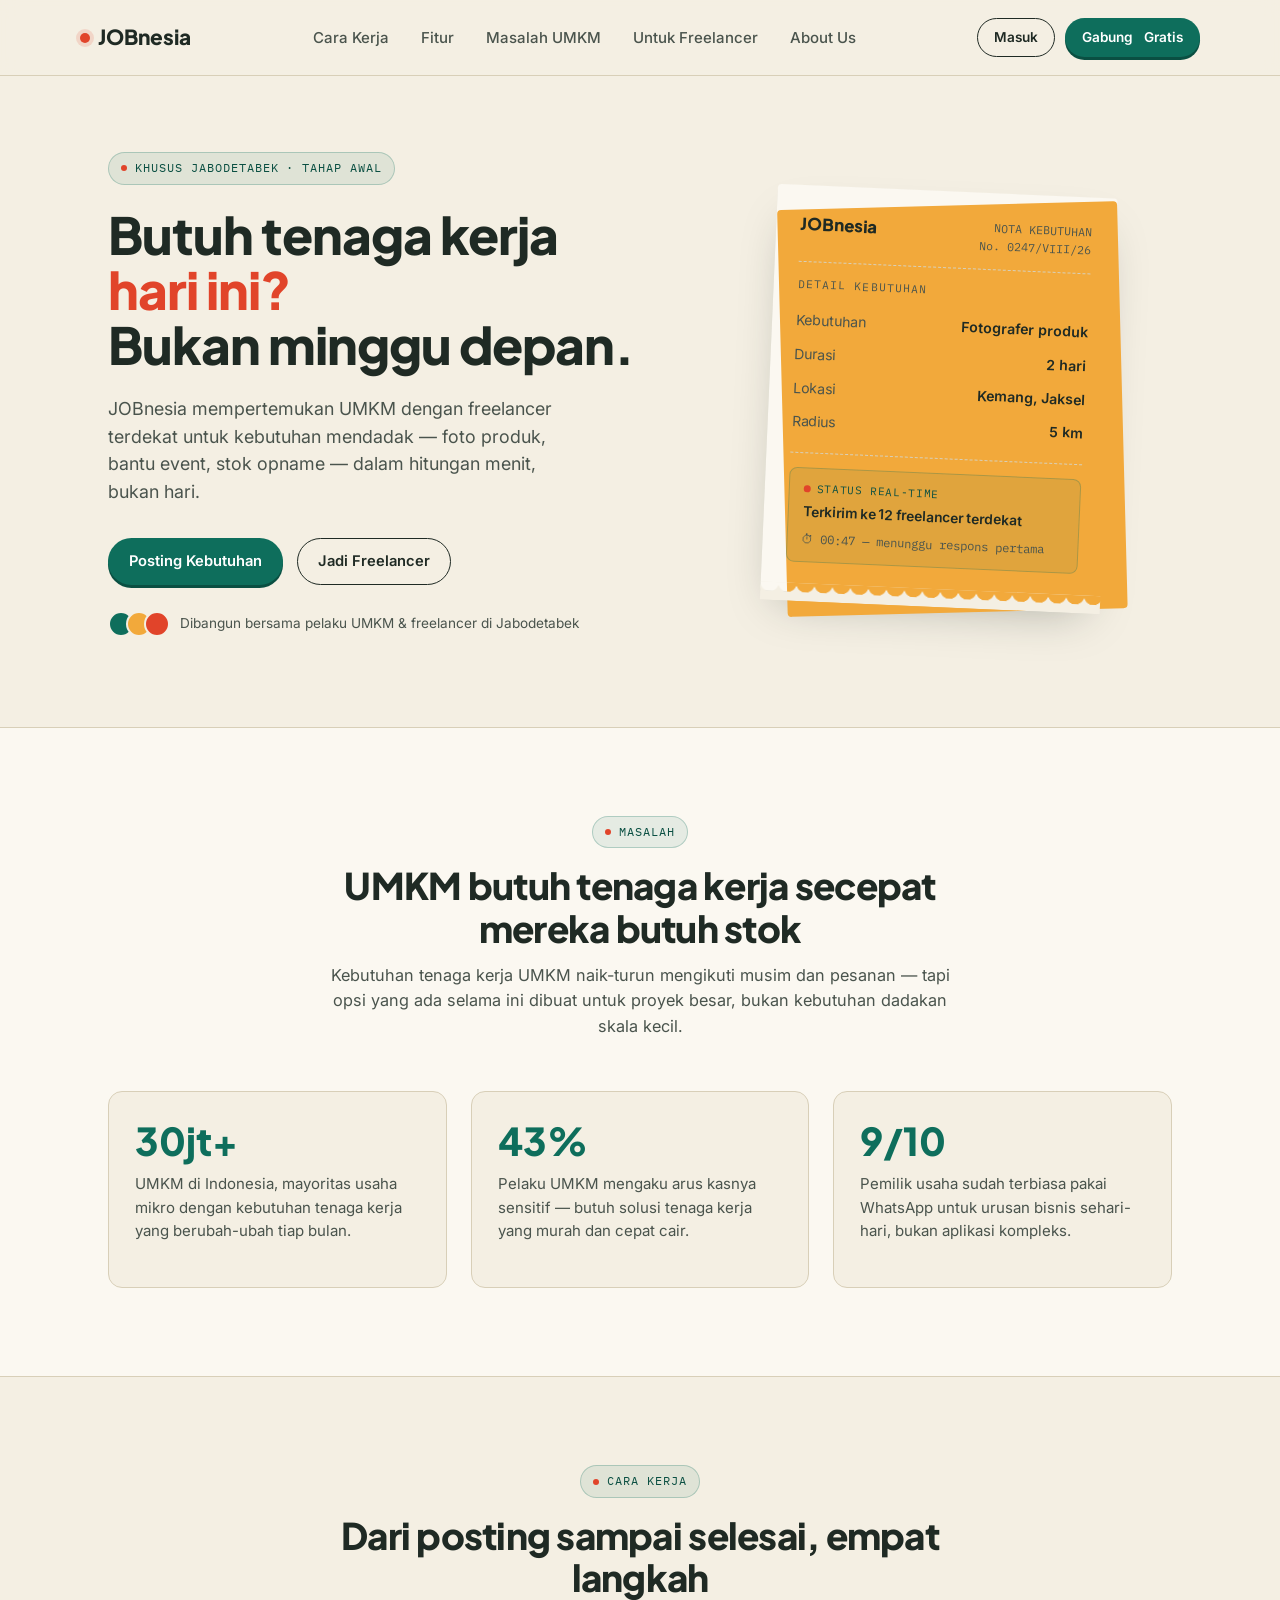
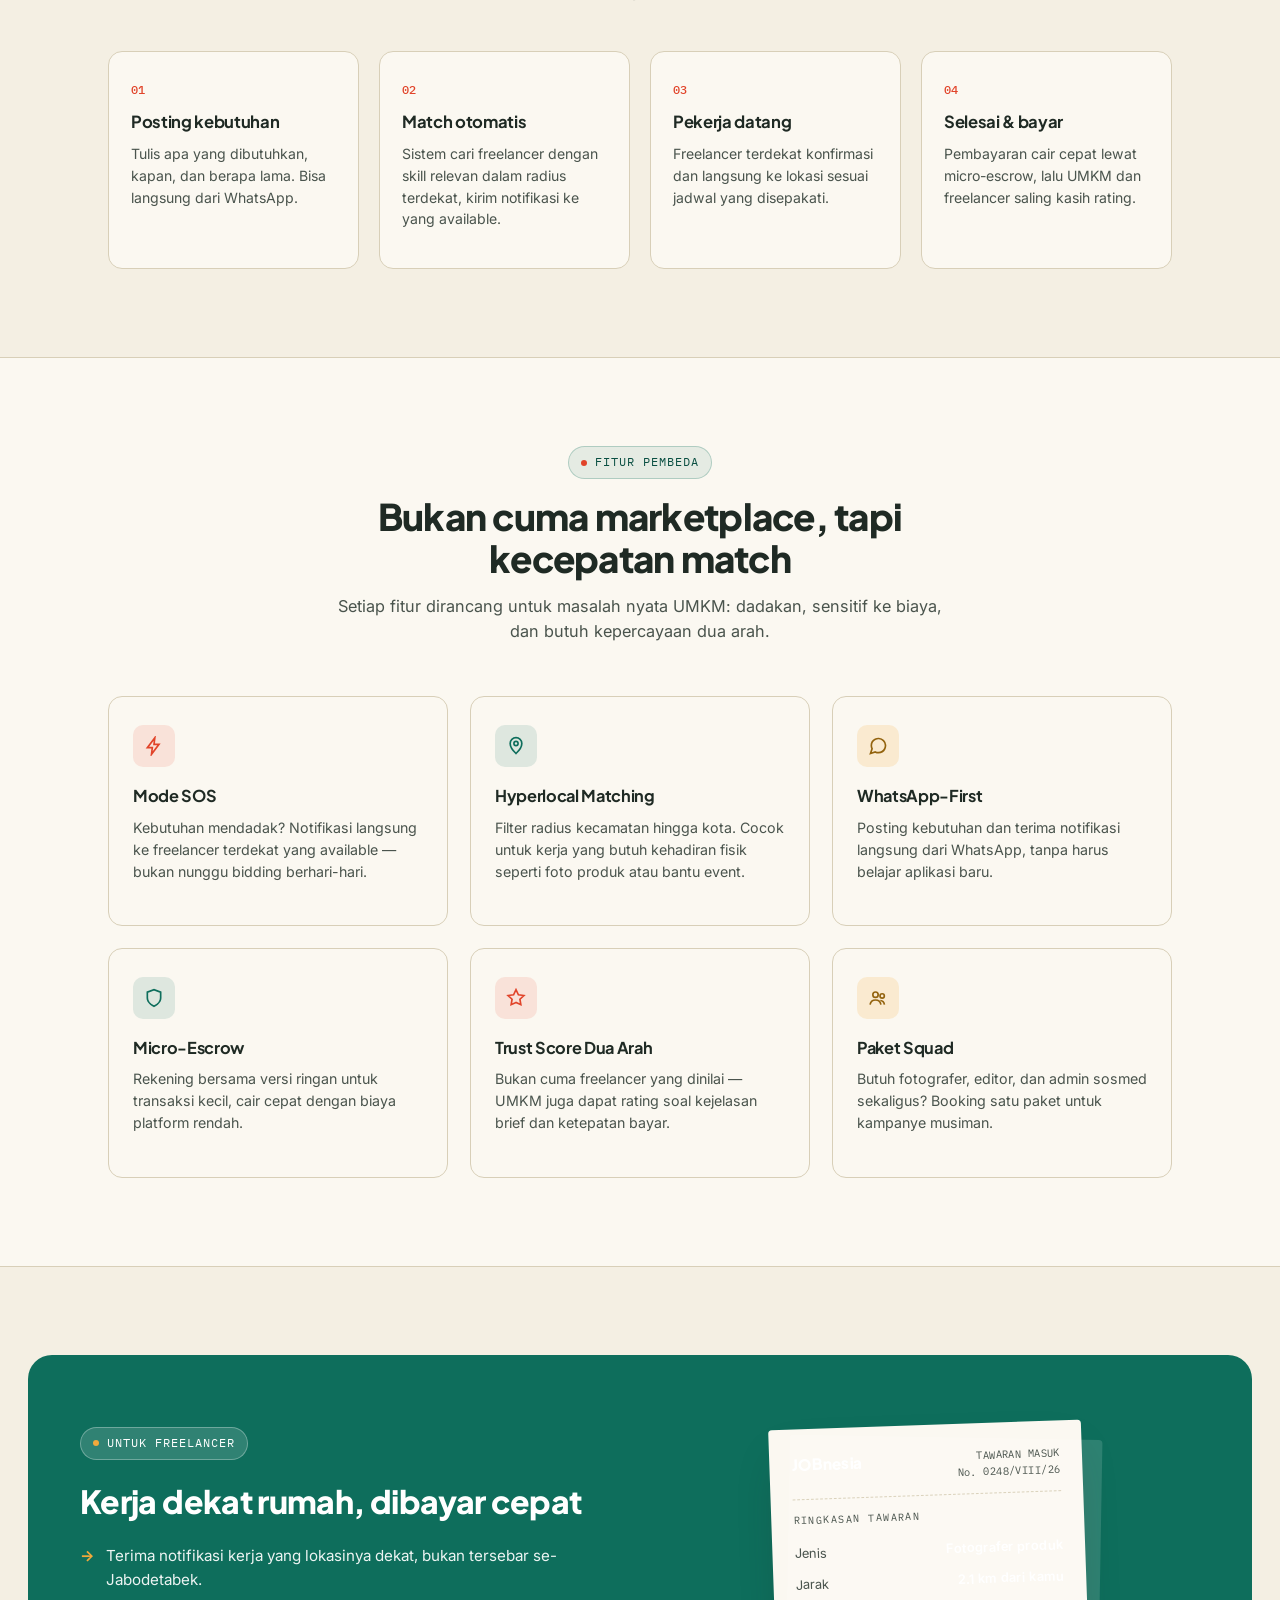
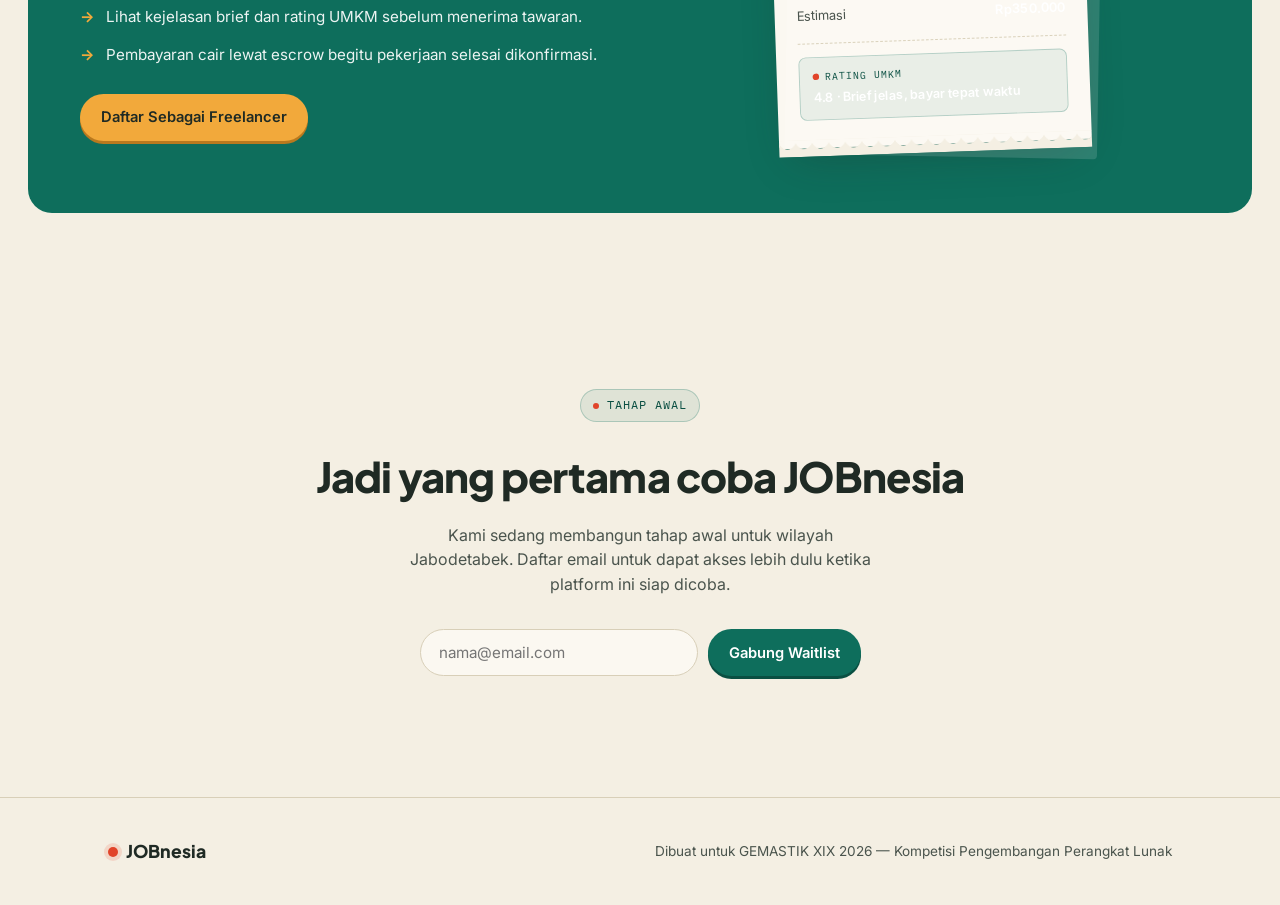
==== index.html @ a1300d4b "menambah page about us" ====
<!DOCTYPE html>
<html lang="id">
<head>
<meta charset="UTF-8">
<meta name="viewport" content="width=device-width, initial-scale=1.0">
<title>JOBnesia — Tenaga kerja UMKM, secepat kebutuhannya</title>
<link rel="preconnect" href="https://fonts.googleapis.com">
<link rel="preconnect" href="https://fonts.gstatic.com" crossorigin>
<link href="https://fonts.googleapis.com/css2?family=Plus+Jakarta+Sans:wght@500;600;700;800&family=Inter:wght@400;500;600&family=IBM+Plex+Mono:wght@400;500&display=swap" rel="stylesheet">
<link rel="stylesheet" href="index.css">
</head>
<body>

<header>
  <nav class="nav wrap" style="padding-left:0; padding-right:0;">
    <a href="index.html" class="logo" style="text-decoration:none;"><span class="dot"></span>JOBnesia</a>
    <ul class="nav-links">
      <li><a href="#cara-kerja">Cara Kerja</a></li>
      <li><a href="#fitur">Fitur</a></li>
      <li><a href="#umkm">Masalah UMKM</a></li>
      <li><a href="#freelancer">Untuk Freelancer</a></li>
      <li><a href="about.html">About Us</a></li>
    </ul>
    <div class="nav-cta">
      <a href="#cta" class="btn btn-ghost btn-sm">Masuk</a>
      <a href="#cta" class="btn btn-primary btn-sm"><span class="long">Gabung&nbsp;</span>Gratis</a>
    </div>
    <button class="menu-toggle" aria-label="Buka menu"><span></span><span></span><span></span></button>
  </nav>
</header>

<main>
  <!-- HERO -->
  <section class="hero">
    <div class="wrap hero-grid">
      <div>
        <span class="eyebrow">Khusus Jabodetabek · Tahap Awal</span>
        <h1>Butuh tenaga kerja <span class="accent">hari ini?</span><br>Bukan minggu depan.</h1>
        <p class="lead">JOBnesia mempertemukan UMKM dengan freelancer terdekat untuk kebutuhan mendadak — foto produk, bantu event, stok opname — dalam hitungan menit, bukan hari.</p>
        <div class="hero-actions">
          <a href="#cta" class="btn btn-primary">Posting Kebutuhan</a>
          <a href="#freelancer" class="btn btn-ghost">Jadi Freelancer</a>
        </div>
        <div class="hero-note">
          <span class="avatars"><span></span><span></span><span></span></span>
          Dibangun bersama pelaku UMKM &amp; freelancer di Jabodetabek
        </div>
      </div>

      <div class="ticket-stage">
        <div class="ticket">
          <div class="ticket-behind" aria-hidden="true"></div>
          <div class="ticket-head">
            <div class="brand">JOBnesia</div>
            <div class="no">NOTA KEBUTUHAN<br>No. 0247/VIII/26</div>
          </div>
          <div class="ticket-title">Detail Kebutuhan</div>
          <div class="ticket-row"><span class="k">Kebutuhan</span><span class="v">Fotografer produk</span></div>
          <div class="ticket-row"><span class="k">Durasi</span><span class="v">2 hari</span></div>
          <div class="ticket-row"><span class="k">Lokasi</span><span class="v">Kemang, Jaksel</span></div>
          <div class="ticket-row"><span class="k">Radius</span><span class="v">5 km</span></div>
          <hr class="ticket-divider">
          <div class="ticket-status">
            <div class="label"><span class="pulse"></span>Status Real-time</div>
            <div class="msg">Terkirim ke 12 freelancer terdekat</div>
            <div class="ticket-timer mono">⏱ 00:47 — menunggu respons pertama</div>
          </div>
        </div>
      </div>
    </div>
  </section>

  <!-- PROBLEM -->
  <section class="problem" id="umkm">
    <div class="wrap">
      <div class="section-head">
        <span class="eyebrow">Masalah</span>
        <h2>UMKM butuh tenaga kerja secepat mereka butuh stok</h2>
        <p>Kebutuhan tenaga kerja UMKM naik-turun mengikuti musim dan pesanan — tapi opsi yang ada selama ini dibuat untuk proyek besar, bukan kebutuhan dadakan skala kecil.</p>
      </div>
      <div class="stat-grid">
        <div class="stat-card">
          <div class="num">30jt+</div>
          <p>UMKM di Indonesia, mayoritas usaha mikro dengan kebutuhan tenaga kerja yang berubah-ubah tiap bulan.</p>
        </div>
        <div class="stat-card">
          <div class="num">43%</div>
          <p>Pelaku UMKM mengaku arus kasnya sensitif — butuh solusi tenaga kerja yang murah dan cepat cair.</p>
        </div>
        <div class="stat-card">
          <div class="num">9/10</div>
          <p>Pemilik usaha sudah terbiasa pakai WhatsApp untuk urusan bisnis sehari-hari, bukan aplikasi kompleks.</p>
        </div>
      </div>
    </div>
  </section>

  <!-- HOW IT WORKS -->
  <section id="cara-kerja">
    <div class="wrap">
      <div class="section-head">
        <span class="eyebrow">Cara Kerja</span>
        <h2>Dari posting sampai selesai, empat langkah</h2>
      </div>
      <div class="steps">
        <div class="step">
          <div class="step-no mono">01</div>
          <h3>Posting kebutuhan</h3>
          <p>Tulis apa yang dibutuhkan, kapan, dan berapa lama. Bisa langsung dari WhatsApp.</p>
        </div>
        <div class="step">
          <div class="step-no mono">02</div>
          <h3>Match otomatis</h3>
          <p>Sistem cari freelancer dengan skill relevan dalam radius terdekat, kirim notifikasi ke yang available.</p>
        </div>
        <div class="step">
          <div class="step-no mono">03</div>
          <h3>Pekerja datang</h3>
          <p>Freelancer terdekat konfirmasi dan langsung ke lokasi sesuai jadwal yang disepakati.</p>
        </div>
        <div class="step">
          <div class="step-no mono">04</div>
          <h3>Selesai &amp; bayar</h3>
          <p>Pembayaran cair cepat lewat micro-escrow, lalu UMKM dan freelancer saling kasih rating.</p>
        </div>
      </div>
    </div>
  </section>

  <!-- FEATURES -->
  <section class="problem" id="fitur">
    <div class="wrap">
      <div class="section-head">
        <span class="eyebrow">Fitur Pembeda</span>
        <h2>Bukan cuma marketplace, tapi kecepatan match</h2>
        <p>Setiap fitur dirancang untuk masalah nyata UMKM: dadakan, sensitif ke biaya, dan butuh kepercayaan dua arah.</p>
      </div>
      <div class="feature-grid">
        <div class="feature-card">
          <div class="feature-icon ic-chili"><svg viewBox="0 0 24 24" fill="none" stroke="currentColor" stroke-width="2"><path d="M13 2 4 14h6l-1 8 9-12h-6l1-8z"/></svg></div>
          <h3>Mode SOS</h3>
          <p>Kebutuhan mendadak? Notifikasi langsung ke freelancer terdekat yang available — bukan nunggu bidding berhari-hari.</p>
        </div>
        <div class="feature-card">
          <div class="feature-icon ic-teal"><svg viewBox="0 0 24 24" fill="none" stroke="currentColor" stroke-width="2"><path d="M12 21s7-6.5 7-12a7 7 0 1 0-14 0c0 5.5 7 12 7 12z"/><circle cx="12" cy="9" r="2.5"/></svg></div>
          <h3>Hyperlocal Matching</h3>
          <p>Filter radius kecamatan hingga kota. Cocok untuk kerja yang butuh kehadiran fisik seperti foto produk atau bantu event.</p>
        </div>
        <div class="feature-card">
          <div class="feature-icon ic-kunyit"><svg viewBox="0 0 24 24" fill="none" stroke="currentColor" stroke-width="2"><path d="M21 11.5a8.4 8.4 0 0 1-.9 3.8 8.5 8.5 0 0 1-7.6 4.7 8.4 8.4 0 0 1-3.8-.9L3 21l1.9-5.7a8.4 8.4 0 0 1-.9-3.8 8.5 8.5 0 0 1 4.7-7.6 8.4 8.4 0 0 1 3.8-.9h.5a8.48 8.48 0 0 1 8 8v.5z"/></svg></div>
          <h3>WhatsApp-First</h3>
          <p>Posting kebutuhan dan terima notifikasi langsung dari WhatsApp, tanpa harus belajar aplikasi baru.</p>
        </div>
        <div class="feature-card">
          <div class="feature-icon ic-teal"><svg viewBox="0 0 24 24" fill="none" stroke="currentColor" stroke-width="2"><path d="M12 22s8-4 8-10V5l-8-3-8 3v7c0 6 8 10 8 10z"/></svg></div>
          <h3>Micro-Escrow</h3>
          <p>Rekening bersama versi ringan untuk transaksi kecil, cair cepat dengan biaya platform rendah.</p>
        </div>
        <div class="feature-card">
          <div class="feature-icon ic-chili"><svg viewBox="0 0 24 24" fill="none" stroke="currentColor" stroke-width="2"><path d="M12 17.3 6.2 20l1.1-6.5L2.5 9l6.6-.9L12 2l2.9 6.1 6.6.9-4.8 4.5 1.1 6.5z"/></svg></div>
          <h3>Trust Score Dua Arah</h3>
          <p>Bukan cuma freelancer yang dinilai — UMKM juga dapat rating soal kejelasan brief dan ketepatan bayar.</p>
        </div>
        <div class="feature-card">
          <div class="feature-icon ic-kunyit"><svg viewBox="0 0 24 24" fill="none" stroke="currentColor" stroke-width="2"><circle cx="9" cy="8" r="3.2"/><circle cx="17" cy="9.5" r="2.6"/><path d="M2.5 20c.6-3.6 3.2-5.6 6.5-5.6s5.9 2 6.5 5.6"/><path d="M14.8 15c2.6.2 4.4 1.9 4.9 5"/></svg></div>
          <h3>Paket Squad</h3>
          <p>Butuh fotografer, editor, dan admin sosmed sekaligus? Booking satu paket untuk kampanye musiman.</p>
        </div>
      </div>
    </div>
  </section>

  <!-- FREELANCER -->
  <section id="freelancer">
    <div class="freelancer">
      <div class="freelancer-inner">
        <div>
          <span class="eyebrow">Untuk Freelancer</span>
          <h2>Kerja dekat rumah, dibayar cepat</h2>
          <ul class="freelancer-list">
            <li>Terima notifikasi kerja yang lokasinya dekat, bukan tersebar se-Jabodetabek.</li>
            <li>Lihat kejelasan brief dan rating UMKM sebelum menerima tawaran.</li>
            <li>Pembayaran cair lewat escrow begitu pekerjaan selesai dikonfirmasi.</li>
          </ul>
          <a href="#cta" class="btn btn-primary">Daftar Sebagai Freelancer</a>
        </div>
        <div class="ticket-stage" style="transform: scale(0.92);">
          <div class="ticket" style="transform: rotate(-2deg);">
            <div class="ticket-behind" aria-hidden="true" style="background:#fff2; transform: rotate(3deg);"></div>
            <div class="ticket-head">
              <div class="brand">JOBnesia</div>
              <div class="no">TAWARAN MASUK<br>No. 0248/VIII/26</div>
            </div>
            <div class="ticket-title">Ringkasan Tawaran</div>
            <div class="ticket-row"><span class="k">Jenis</span><span class="v">Fotografer produk</span></div>
            <div class="ticket-row"><span class="k">Jarak</span><span class="v">2.1 km dari kamu</span></div>
            <div class="ticket-row"><span class="k">Estimasi</span><span class="v">Rp350.000</span></div>
            <hr class="ticket-divider">
            <div class="ticket-status">
              <div class="label"><span class="pulse"></span>Rating UMKM</div>
              <div class="msg">4.8 · Brief jelas, bayar tepat waktu</div>
            </div>
          </div>
        </div>
      </div>
    </div>
  </section>

  <!-- CTA / WAITLIST -->
  <section class="cta" id="cta">
    <div class="wrap">
      <span class="eyebrow">Tahap Awal</span>
      <h2>Jadi yang pertama coba JOBnesia</h2>
      <p>Kami sedang membangun tahap awal untuk wilayah Jabodetabek. Daftar email untuk dapat akses lebih dulu ketika platform ini siap dicoba.</p>
      <form class="waitlist-form" id="waitlistForm">
        <label for="email" style="position:absolute; left:-9999px;">Alamat email</label>
        <input type="email" id="email" placeholder="nama@email.com" required>
        <button type="submit" class="btn btn-primary">Gabung Waitlist</button>
      </form>
      <div class="waitlist-msg" id="waitlistMsg" role="status"></div>
    </div>
  </section>
</main>

<footer>
  <div class="wrap footer-inner">
    <div class="logo"><span class="dot"></span>JOBnesia</div>
    <p>Dibuat untuk GEMASTIK XIX 2026 — Kompetisi Pengembangan Perangkat Lunak</p>
  </div>
</footer>

<script src="script.js"></script>

</body>
</html>
---- index.css ----
:root{
    --paper: #F4EFE3;
    --paper-raised: #FBF8F1;
    --ink: #1F2A24;
    --ink-soft: #4A544D;
    --teal: #0E6E5C;
    --teal-deep: #0A4F42;
    --chili: #E1442A;
    --kunyit: #F2A93B;
    --line: #D8CFB8;
    --radius: 14px;
    --wrap: 1120px;
  }

  *{ box-sizing: border-box; }
  html{ scroll-behavior: smooth; }
  body{
    margin:0;
    background: var(--paper);
    color: var(--ink);
    font-family: 'Inter', sans-serif;
    font-size: 16px;
    line-height: 1.55;
    -webkit-font-smoothing: antialiased;
  }
  h1,h2,h3, .display{
    font-family: 'Plus Jakarta Sans', sans-serif;
    font-weight: 800;
    letter-spacing: -0.02em;
    margin: 0;
  }
  .mono{ font-family: 'IBM Plex Mono', monospace; }
  a{ color: inherit; }
  img, svg{ display:block; max-width:100%; }
  button{ font-family: inherit; cursor: pointer; }

  .wrap{
    max-width: var(--wrap);
    margin: 0 auto;
    padding: 0 28px;
  }

  :focus-visible{
    outline: 3px solid var(--teal);
    outline-offset: 3px;
  }

  @media (prefers-reduced-motion: reduce){
    *{ animation-duration: 0.01ms !important; animation-iteration-count: 1 !important; transition-duration: 0.01ms !important; scroll-behavior: auto !important; }
  }

  /* ---------- NAV ---------- */
  header{
    position: sticky;
    top: 0;
    z-index: 50;
    background: rgba(244,239,227,0.9);
    backdrop-filter: blur(8px);
    border-bottom: 1px solid var(--line);
  }
  .nav{
    display:flex;
    align-items:center;
    justify-content: space-between;
    padding: 18px 28px;
  }
  .logo{
    display:flex;
    align-items:center;
    gap:8px;
    font-family:'Plus Jakarta Sans', sans-serif;
    font-weight:800;
    font-size: 1.3rem;
  }
  .logo .dot{
    width: 10px; height:10px; border-radius: 50%;
    background: var(--chili);
    box-shadow: 0 0 0 4px rgba(225,68,42,0.15);
  }
  .nav-links{
    display:flex;
    gap: 32px;
    list-style:none;
    margin:0; padding:0;
    font-size: 0.94rem;
    font-weight: 500;
    color: var(--ink-soft);
  }
  .nav-links a{ text-decoration:none; }
  .nav-links a:hover{ color: var(--ink); }
  .nav-cta{
    display:flex; gap:10px; align-items:center;
  }
  .btn{
    display:inline-flex;
    align-items:center;
    gap: 8px;
    padding: 11px 20px;
    border-radius: 999px;
    font-weight: 600;
    font-size: 0.92rem;
    border: 1.5px solid transparent;
    text-decoration:none;
    transition: transform 0.15s ease, box-shadow 0.15s ease;
    white-space: nowrap;
  }
  .btn:hover{ transform: translateY(-1px); }
  .btn-primary{
    background: var(--teal);
    color: #fff;
    box-shadow: 0 3px 0 var(--teal-deep);
  }
  .btn-primary:hover{ box-shadow: 0 4px 0 var(--teal-deep); }
  .btn-primary:active{ transform: translateY(1px); box-shadow: 0 2px 0 var(--teal-deep); }
  .btn-ghost{
    border-color: var(--ink);
    color: var(--ink);
    background: transparent;
  }
  .btn-ghost:hover{ background: var(--ink); color: var(--paper); }
  .btn-sm{ padding: 8px 16px; font-size: 0.85rem; }
  .menu-toggle{
    display:none;
    background:none; border:none; padding: 6px;
  }
  .menu-toggle span{ display:block; width:22px; height:2px; background:var(--ink); margin: 5px 0; }

  /* ---------- HERO ---------- */
  .hero{
    padding: 76px 0 90px;
    position: relative;
    overflow: hidden;
  }
  .hero-grid{
    display:grid;
    grid-template-columns: 1.05fr 0.9fr;
    gap: 56px;
    align-items:center;
  }
  .eyebrow{
    display:inline-flex;
    align-items:center;
    gap:8px;
    font-family:'IBM Plex Mono', monospace;
    font-size: 0.76rem;
    letter-spacing: 0.08em;
    text-transform: uppercase;
    color: var(--teal-deep);
    background: rgba(14,110,92,0.09);
    border: 1px solid rgba(14,110,92,0.25);
    padding: 6px 12px;
    border-radius: 999px;
    margin-bottom: 22px;
  }
  .eyebrow::before{
    content:"";
    width:6px; height:6px; border-radius:50%;
    background: var(--chili);
  }
  .hero h1{
    font-size: clamp(2.2rem, 4vw, 3.2rem);
    line-height: 1.08;
  }
  .hero h1 .accent{ color: var(--chili); }
  .hero p.lead{
    margin-top: 22px;
    font-size: 1.12rem;
    color: var(--ink-soft);
    max-width: 480px;
  }
  .hero-actions{
    display:flex;
    gap: 14px;
    margin-top: 32px;
    flex-wrap: wrap;
  }
  .hero-note{
    margin-top: 26px;
    font-size: 0.85rem;
    color: var(--ink-soft);
    display:flex;
    align-items:center;
    gap: 10px;
  }
  .hero-note .avatars{
    display:flex;
  }
  .hero-note .avatars span{
    width: 26px; height:26px; border-radius:50%;
    border: 2px solid var(--paper);
    margin-left: -8px;
    background: var(--teal);
    display:inline-block;
  }
  .hero-note .avatars span:nth-child(2){ background: var(--kunyit); }
  .hero-note .avatars span:nth-child(3){ background: var(--chili); }
  .hero-note .avatars span:first-child{ margin-left:0; }

  /* --- signature: the "nota SOS" receipt ticket --- */
  .ticket-stage{
    position:relative;
    display:flex;
    justify-content:center;
  }
  .ticket{
    background: var(--paper-raised);
    width: 100%;
    max-width: 340px;
    padding: 26px 24px 30px;
    border-radius: 4px;
    transform: rotate(2.5deg);
    box-shadow: 0 24px 48px -18px rgba(31,42,36,0.35), 0 2px 0 rgba(31,42,36,0.06);
    position: relative;
  }
  .ticket::before{
    content:"";
    position:absolute;
    left:0; right:0; bottom:-9px;
    height: 18px;
    background:
      radial-gradient(circle at 9px 0, transparent 9px, var(--paper) 9.5px) repeat-x;
    background-size: 18px 18px;
  }
  .ticket-head{
    display:flex;
    justify-content:space-between;
    align-items:flex-start;
    border-bottom: 1.5px dashed var(--line);
    padding-bottom: 14px;
    margin-bottom: 14px;
  }
  .ticket-head .brand{
    font-family:'Plus Jakarta Sans', sans-serif;
    font-weight: 800;
    font-size: 1.05rem;
  }
  .ticket-head .no{
    font-family:'IBM Plex Mono', monospace;
    font-size: 0.72rem;
    color: var(--ink-soft);
    text-align:right;
  }
  .ticket-title{
    font-family:'IBM Plex Mono', monospace;
    font-size: 0.7rem;
    letter-spacing: 0.1em;
    text-transform: uppercase;
    color: var(--ink-soft);
    margin-bottom: 10px;
  }
  .ticket-row{
    display:flex;
    justify-content:space-between;
    font-size: 0.88rem;
    padding: 6px 0;
  }
  .ticket-row .k{ color: var(--ink-soft); }
  .ticket-row .v{ font-weight: 600; text-align:right; }
  .ticket-divider{
    border: none;
    border-top: 1.5px dashed var(--line);
    margin: 14px 0;
  }
  .ticket-status{
    background: rgba(14,110,92,0.08);
    border: 1px solid rgba(14,110,92,0.25);
    border-radius: 8px;
    padding: 12px 14px;
  }
  .ticket-status .label{
    font-family:'IBM Plex Mono', monospace;
    font-size: 0.68rem;
    text-transform: uppercase;
    letter-spacing: 0.06em;
    color: var(--teal-deep);
    display:flex; align-items:center; gap:6px;
  }
  .ticket-status .label .pulse{
    width:7px; height:7px; border-radius:50%;
    background: var(--chili);
    animation: pulse 1.6s ease-in-out infinite;
  }
  @keyframes pulse{
    0%,100%{ box-shadow: 0 0 0 0 rgba(225,68,42,0.5); }
    50%{ box-shadow: 0 0 0 6px rgba(225,68,42,0); }
  }
  .ticket-status .msg{
    font-size: 0.86rem;
    margin-top: 4px;
    font-weight: 600;
  }
  .ticket-timer{
    font-family:'IBM Plex Mono', monospace;
    font-size: 0.76rem;
    color: var(--ink-soft);
    margin-top: 8px;
  }
  .ticket-behind{
    position:absolute;
    inset: 14px -14px -14px 14px;
    background: var(--kunyit);
    border-radius: 4px;
    transform: rotate(-4deg);
    z-index:-1;
  }

  /* ---------- SECTION SHARED ---------- */
  section{ padding: 88px 0; }
  .section-head{
    max-width: 620px;
    margin: 0 auto 52px;
    text-align:center;
  }
  .section-head .eyebrow{ margin-bottom:16px; }
  .section-head h2{ font-size: clamp(1.7rem, 3vw, 2.3rem); line-height:1.15; }
  .section-head p{ margin-top:14px; color: var(--ink-soft); font-size:1.02rem; }

  /* ---------- PROBLEM STATS ---------- */
  .problem{ background: var(--paper-raised); border-top:1px solid var(--line); border-bottom:1px solid var(--line); }
  .stat-grid{
    display:grid;
    grid-template-columns: repeat(3, 1fr);
    gap: 24px;
  }
  .stat-card{
    background: var(--paper);
    border: 1px solid var(--line);
    border-radius: var(--radius);
    padding: 30px 26px;
  }
  .stat-card .num{
    font-family:'Plus Jakarta Sans', sans-serif;
    font-weight: 800;
    font-size: 2.4rem;
    color: var(--teal);
    line-height:1;
  }
  .stat-card p{
    margin-top: 12px;
    color: var(--ink-soft);
    font-size: 0.94rem;
  }

  /* ---------- HOW IT WORKS ---------- */
  .steps{
    display:grid;
    grid-template-columns: repeat(4, 1fr);
    gap: 20px;
  }
  .step{
    position:relative;
    padding: 28px 22px 24px;
    background: var(--paper-raised);
    border: 1px solid var(--line);
    border-radius: var(--radius);
  }
  .step .step-no{
    font-family:'IBM Plex Mono', monospace;
    font-size: 0.78rem;
    color: var(--chili);
    font-weight: 500;
  }
  .step h3{
    font-size: 1.04rem;
    margin-top: 10px;
    font-family: 'Plus Jakarta Sans', sans-serif;
    font-weight: 700;
  }
  .step p{
    margin-top:8px;
    font-size: 0.88rem;
    color: var(--ink-soft);
  }
  .step-connector{
    display:none;
  }

  /* ---------- FEATURES ---------- */
  .feature-grid{
    display:grid;
    grid-template-columns: repeat(3, 1fr);
    gap: 22px;
  }
  .feature-card{
    padding: 28px 24px;
    border-radius: var(--radius);
    border: 1px solid var(--line);
    background: var(--paper-raised);
    transition: border-color 0.15s ease, transform 0.15s ease;
  }
  .feature-card:hover{ border-color: var(--teal); transform: translateY(-2px); }
  .feature-icon{
    width: 42px; height:42px;
    border-radius: 10px;
    display:flex; align-items:center; justify-content:center;
    margin-bottom: 16px;
  }
  .feature-icon svg{ width:20px; height:20px; }
  .feature-card h3{
    font-size: 1.02rem;
    font-family:'Plus Jakarta Sans', sans-serif;
    font-weight: 700;
  }
  .feature-card p{
    margin-top: 8px;
    font-size: 0.89rem;
    color: var(--ink-soft);
  }
  .ic-teal{ background: rgba(14,110,92,0.12); color: var(--teal); }
  .ic-chili{ background: rgba(225,68,42,0.12); color: var(--chili); }
  .ic-kunyit{ background: rgba(242,169,59,0.18); color: #93630E; }

  /* ---------- FREELANCER STRIP ---------- */
  .freelancer{
    background: var(--teal);
    color: #fff;
    border-radius: 24px;
    margin: 0 28px;
    padding: 56px 48px;
  }
  .freelancer-inner{
    max-width: var(--wrap);
    margin:0 auto;
    display:grid;
    grid-template-columns: 1fr 1fr;
    gap: 40px;
    align-items:center;
  }
  .freelancer .eyebrow{
    background: rgba(255,255,255,0.14);
    border-color: rgba(255,255,255,0.3);
    color: #fff;
  }
  .freelancer .eyebrow::before{ background: var(--kunyit); }
  .freelancer h2{
    font-size: clamp(1.5rem, 2.6vw, 2rem);
    line-height:1.2;
  }
  .freelancer-list{
    list-style:none;
    margin: 24px 0 0;
    padding:0;
    display:grid;
    gap: 14px;
  }
  .freelancer-list li{
    display:flex;
    gap: 12px;
    font-size: 0.95rem;
    color: rgba(255,255,255,0.92);
  }
  .freelancer-list li::before{
    content:"→";
    color: var(--kunyit);
    font-weight:700;
    flex-shrink:0;
  }
  .freelancer .btn-primary{
    background: var(--kunyit);
    color: var(--ink);
    box-shadow: 0 3px 0 #B9791E;
    margin-top: 28px;
  }

  /* ---------- CTA / WAITLIST ---------- */
  .cta{ text-align:center; }
  .cta h2{ font-size: clamp(1.8rem, 3.4vw, 2.6rem); }
  .cta p{ margin-top: 14px; color: var(--ink-soft); max-width: 480px; margin-left:auto; margin-right:auto; }
  .waitlist-form{
    margin-top: 32px;
    display:flex;
    gap: 10px;
    max-width: 440px;
    margin-left:auto; margin-right:auto;
  }
  .waitlist-form input{
    flex:1;
    padding: 13px 18px;
    border-radius: 999px;
    border: 1.5px solid var(--line);
    background: var(--paper-raised);
    font-family: inherit;
    font-size: 0.95rem;
    color: var(--ink);
  }
  .waitlist-form input:focus{ border-color: var(--teal); outline:none; }
  .waitlist-msg{
    margin-top: 16px;
    font-size: 0.88rem;
    color: var(--teal-deep);
    font-weight:600;
    min-height: 1.2em;
  }

  /* ---------- FOOTER ---------- */
  footer{
    border-top: 1px solid var(--line);
    padding: 40px 0;
  }
  .footer-inner{
    display:flex;
    justify-content:space-between;
    align-items:center;
    flex-wrap:wrap;
    gap: 16px;
  }
  .footer-inner .logo{ font-size: 1.1rem; }
  footer p{ color: var(--ink-soft); font-size: 0.85rem; margin:0; }

  /* ---------- RESPONSIVE ---------- */
  @media (max-width: 900px){
    .hero-grid{ grid-template-columns: 1fr; }
    .ticket-stage{ order:-1; }
    .stat-grid{ grid-template-columns: 1fr; }
    .steps{ grid-template-columns: 1fr 1fr; }
    .feature-grid{ grid-template-columns: 1fr 1fr; }
    .freelancer-inner{ grid-template-columns: 1fr; }
    .freelancer{ margin: 0 16px; padding: 40px 26px; }
  }
  @media (max-width: 640px){
    .nav-links{ display:none; }
    .menu-toggle{ display:block; }
    .steps{ grid-template-columns: 1fr; }
    .feature-grid{ grid-template-columns: 1fr; }
    .wrap{ padding: 0 20px; }
    .hero{ padding: 48px 0 60px; }
    section{ padding: 60px 0; }
    .waitlist-form{ flex-direction:column; }
    .nav-cta .btn-primary span.long{ display:none; }
  }

/* ---------- ABOUT PAGE ---------- */
.page-hero{
  padding: 64px 0 20px;
  text-align: center;
}
.page-hero .eyebrow{ margin: 0 auto 20px; }
.page-hero h1{
  font-size: clamp(2rem, 3.6vw, 2.8rem);
  line-height: 1.12;
  max-width: 680px;
  margin: 0 auto;
}
.page-hero p.lead{
  max-width: 560px;
  margin: 20px auto 0;
  color: var(--ink-soft);
  font-size: 1.05rem;
}

.story{
  max-width: 720px;
  margin: 0 auto;
}
.story p{
  color: var(--ink-soft);
  font-size: 1.02rem;
  margin-bottom: 18px;
}
.story p strong{ color: var(--ink); }

.mv-grid{
  display:grid;
  grid-template-columns: 1fr 1fr;
  gap: 22px;
}
.mv-card{
  padding: 32px 28px;
  border-radius: var(--radius);
  border: 1px solid var(--line);
  background: var(--paper-raised);
}
.mv-card .tag{
  font-family:'IBM Plex Mono', monospace;
  font-size: 0.72rem;
  text-transform: uppercase;
  letter-spacing: 0.08em;
  color: var(--teal-deep);
}
.mv-card h3{
  margin-top: 10px;
  font-size: 1.2rem;
  font-family: 'Plus Jakarta Sans', sans-serif;
  font-weight: 700;
}
.mv-card p{
  margin-top: 10px;
  color: var(--ink-soft);
  font-size: 0.95rem;
}

.value-grid{
  display:grid;
  grid-template-columns: repeat(4, 1fr);
  gap: 18px;
}
.value-card{
  text-align:center;
  padding: 26px 18px;
  border-radius: var(--radius);
  border: 1px solid var(--line);
  background: var(--paper);
}
.value-card .value-icon{
  width: 44px; height:44px;
  margin: 0 auto 14px;
  border-radius: 50%;
  background: rgba(14,110,92,0.1);
  color: var(--teal);
  display:flex; align-items:center; justify-content:center;
}
.value-card .value-icon svg{ width:20px; height:20px; }
.value-card h3{
  font-size: 0.98rem;
  font-family: 'Plus Jakarta Sans', sans-serif;
  font-weight: 700;
}
.value-card p{
  margin-top: 8px;
  font-size: 0.85rem;
  color: var(--ink-soft);
}

.team-grid{
  display:grid;
  grid-template-columns: repeat(3, 1fr);
  gap: 22px;
}
.team-card{
  text-align:center;
  padding: 28px 20px;
  border-radius: var(--radius);
  border: 1px solid var(--line);
  background: var(--paper-raised);
}
.team-avatar{
  width: 64px; height:64px;
  border-radius: 50%;
  margin: 0 auto 16px;
  display:flex; align-items:center; justify-content:center;
  font-family:'Plus Jakarta Sans', sans-serif;
  font-weight: 700;
  font-size: 1.1rem;
  color: #fff;
}
.team-card h3{
  font-size: 1rem;
  font-family: 'Plus Jakarta Sans', sans-serif;
  font-weight: 700;
}
.team-card .role{
  font-family:'IBM Plex Mono', monospace;
  font-size: 0.74rem;
  color: var(--chili);
  margin-top: 4px;
  text-transform: uppercase;
  letter-spacing: 0.05em;
}

@media (max-width: 900px){
  .mv-grid{ grid-template-columns: 1fr; }
  .value-grid{ grid-template-columns: 1fr 1fr; }
  .team-grid{ grid-template-columns: 1fr; }
}
@media (max-width: 640px){
  .value-grid{ grid-template-columns: 1fr; }
}
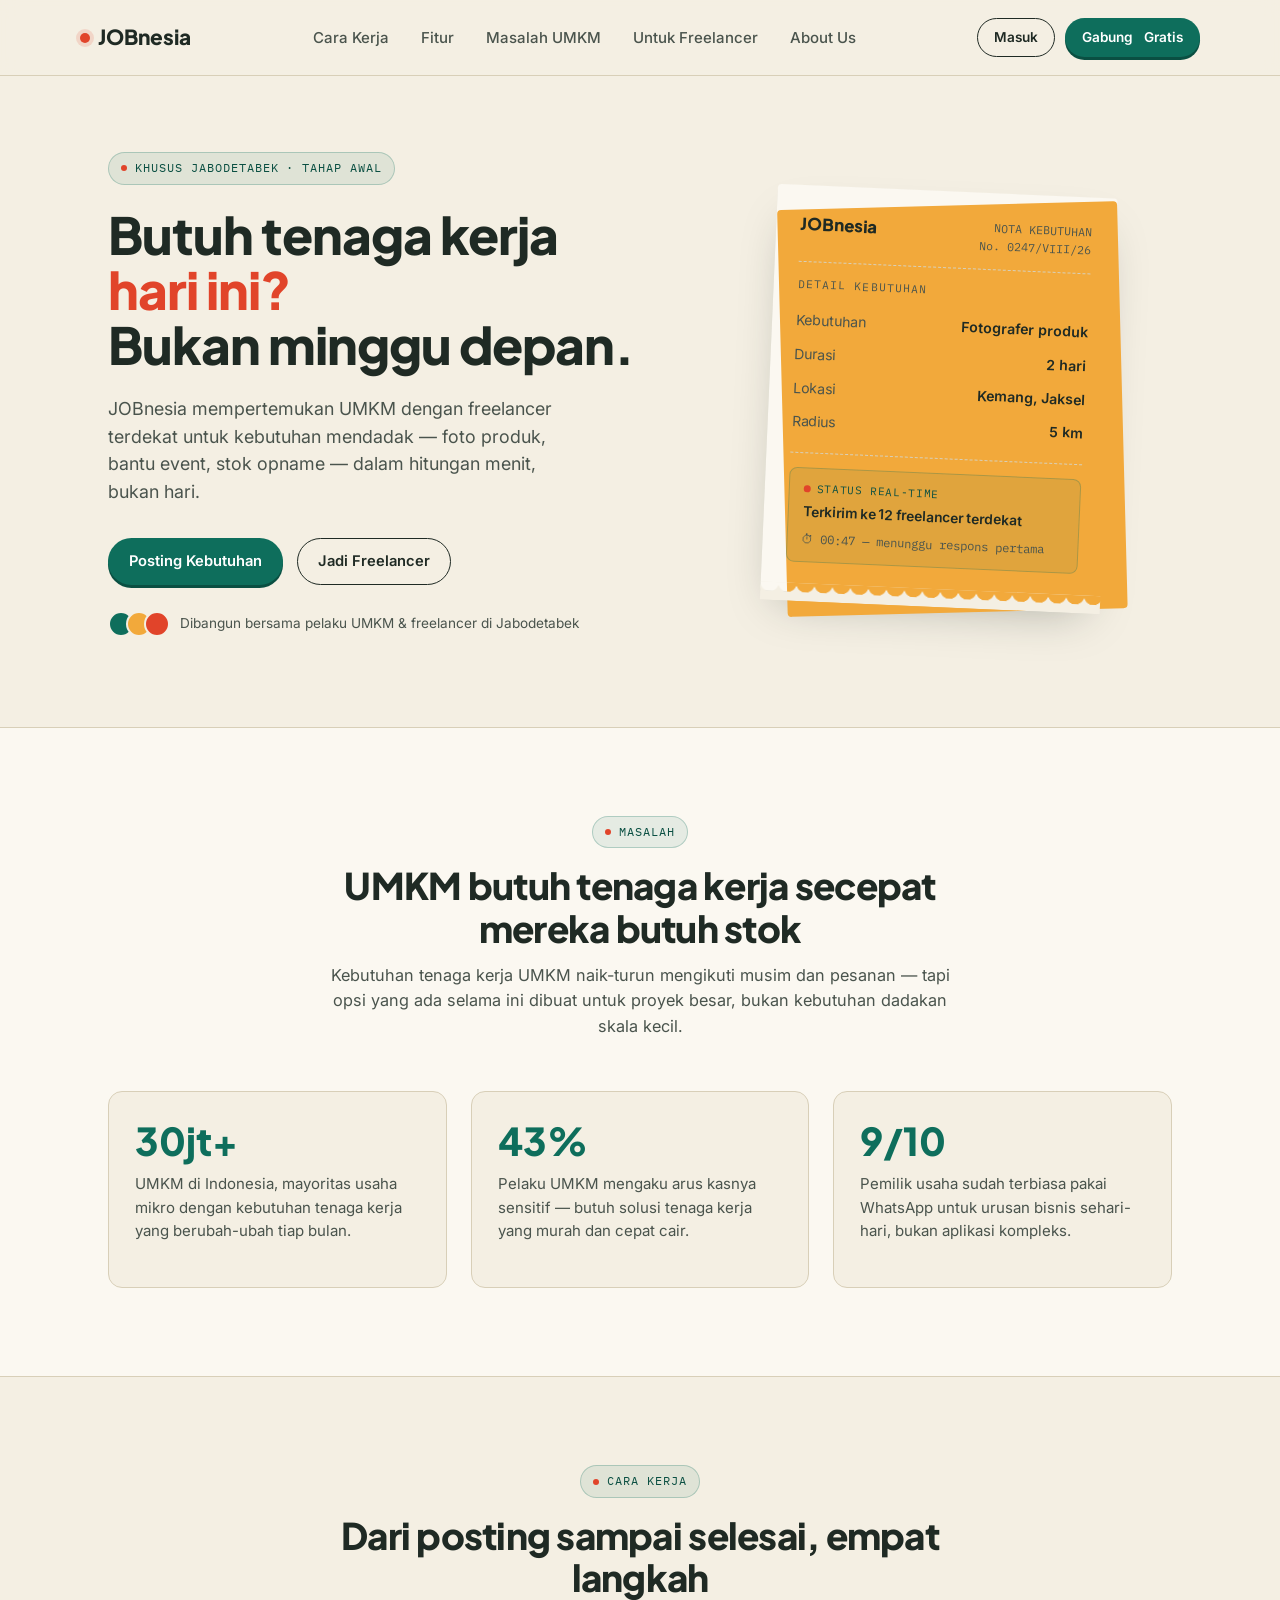
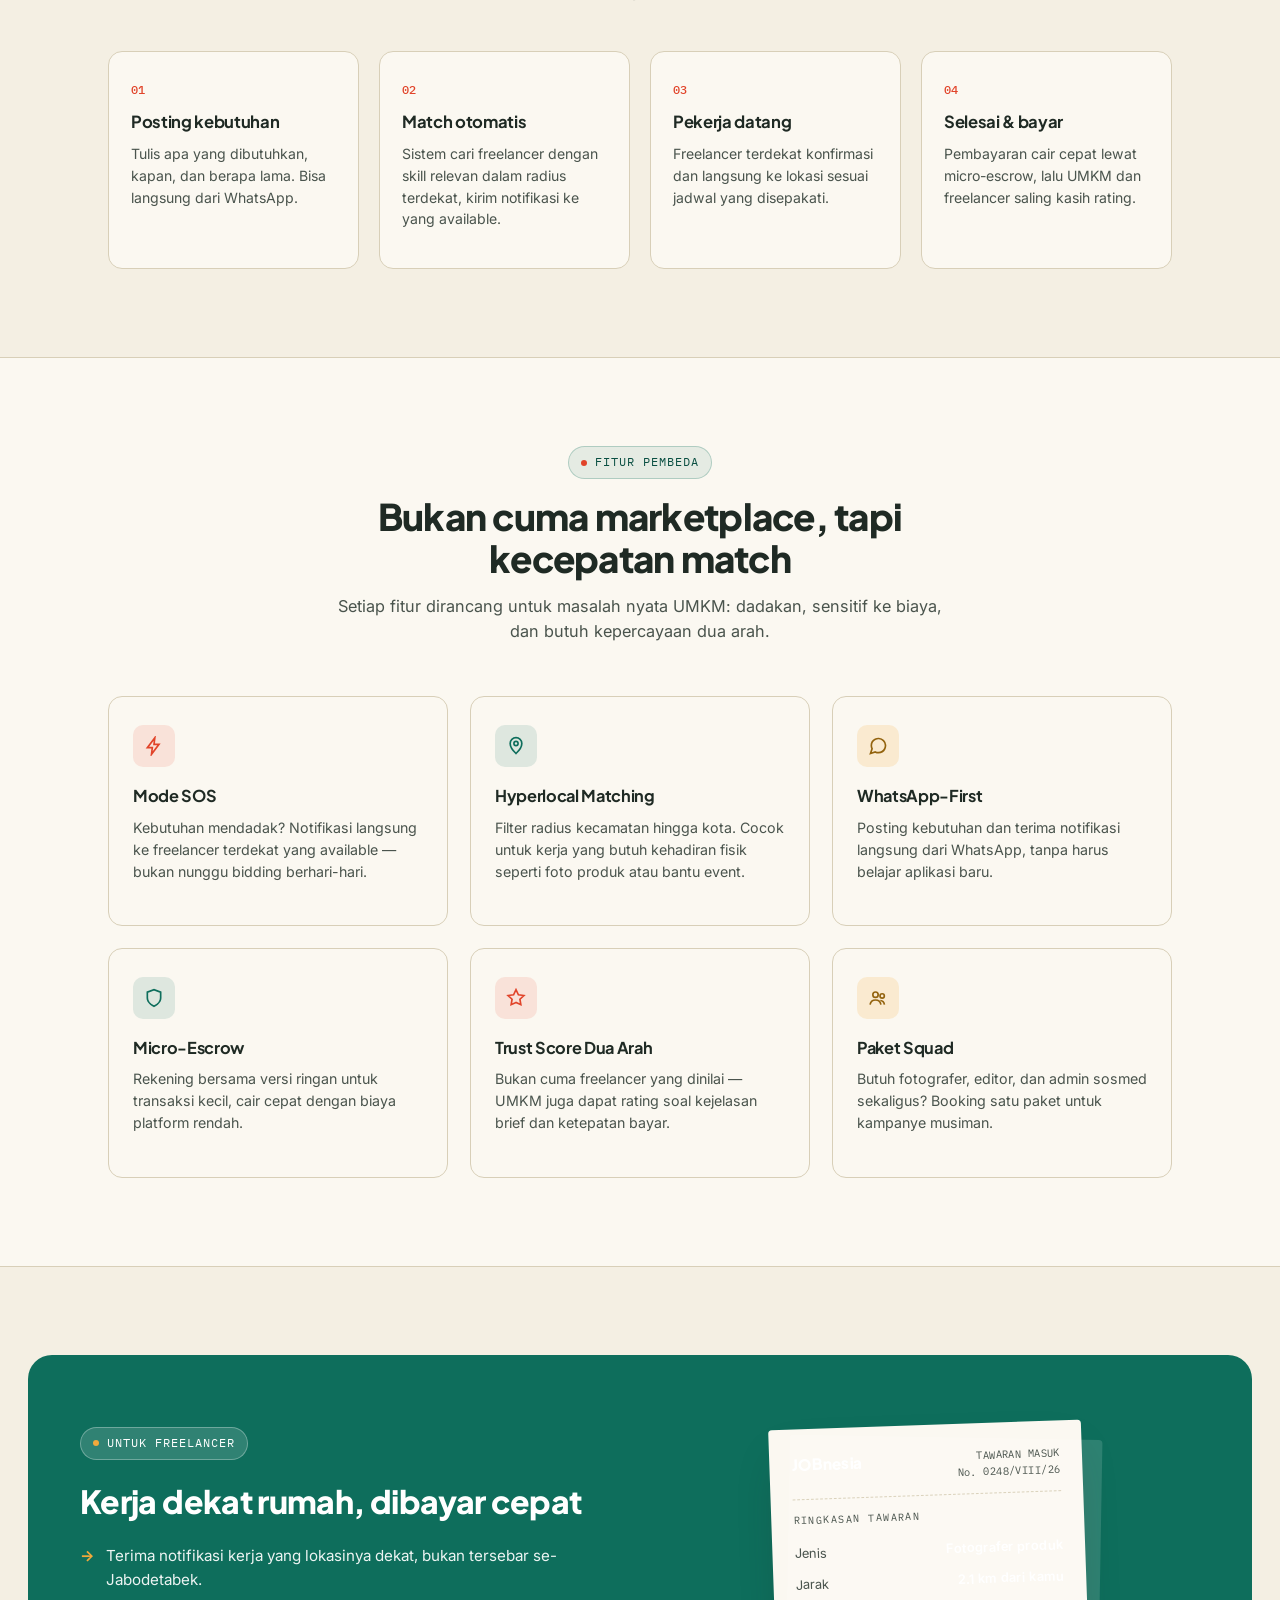
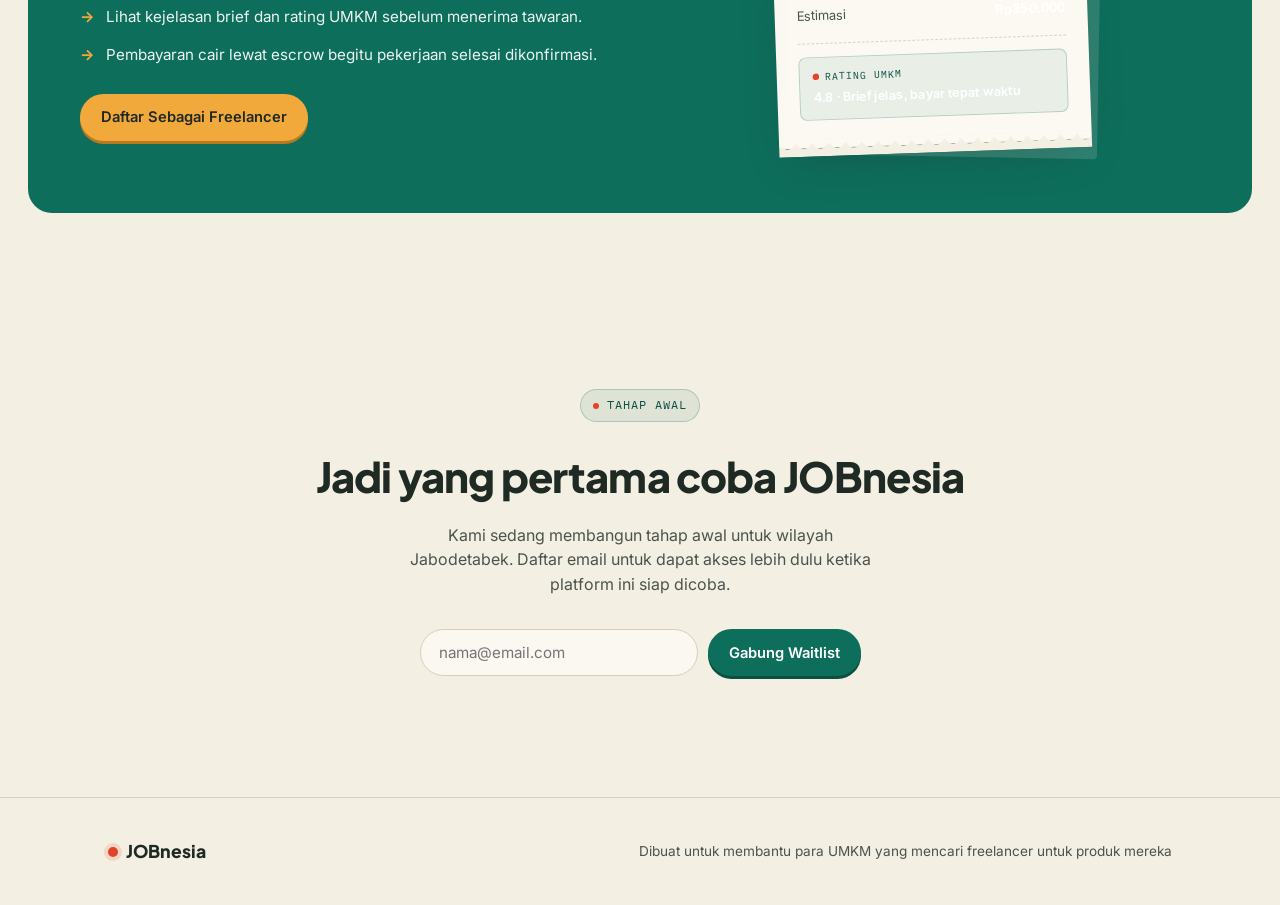
==== commit 58599f73: "memperbaiki kalimat tim dan mencoba nambah foto" ====
--- a/index.html
+++ b/index.html
@@ -225,7 +225,7 @@
 <footer>
   <div class="wrap footer-inner">
     <div class="logo"><span class="dot"></span>JOBnesia</div>
-    <p>Dibuat untuk GEMASTIK XIX 2026 — Kompetisi Pengembangan Perangkat Lunak</p>
+    <p>Dibuat untuk membantu para UMKM yang mencari freelancer untuk produk mereka</p>
   </div>
 </footer>
 
--- a/index.css
+++ b/index.css
@@ -530,6 +530,25 @@
   }
 
 /* ---------- ABOUT PAGE ---------- */
+.team-avatar {
+  width: 144px !important;
+  height: 144px !important;
+  border-radius: 50% !important;
+  margin: 0 auto 30px !important;
+  
+  /* Properti Flexbox wajib agar teks tepat di tengah */
+  display: flex !important;
+  align-items: center !important;
+  justify-content: center !important;
+  
+  /* Mengatur ukuran huruf di dalamnya */
+  font-size: 3.5rem !important; 
+  font-weight: bold !important;
+  color: #ffffff !important;
+  
+  /* Tambahan jika nanti diubah menjadi gambar asli */
+  object-fit: cover;
+}
 .page-hero{
   padding: 64px 0 20px;
   text-align: center;
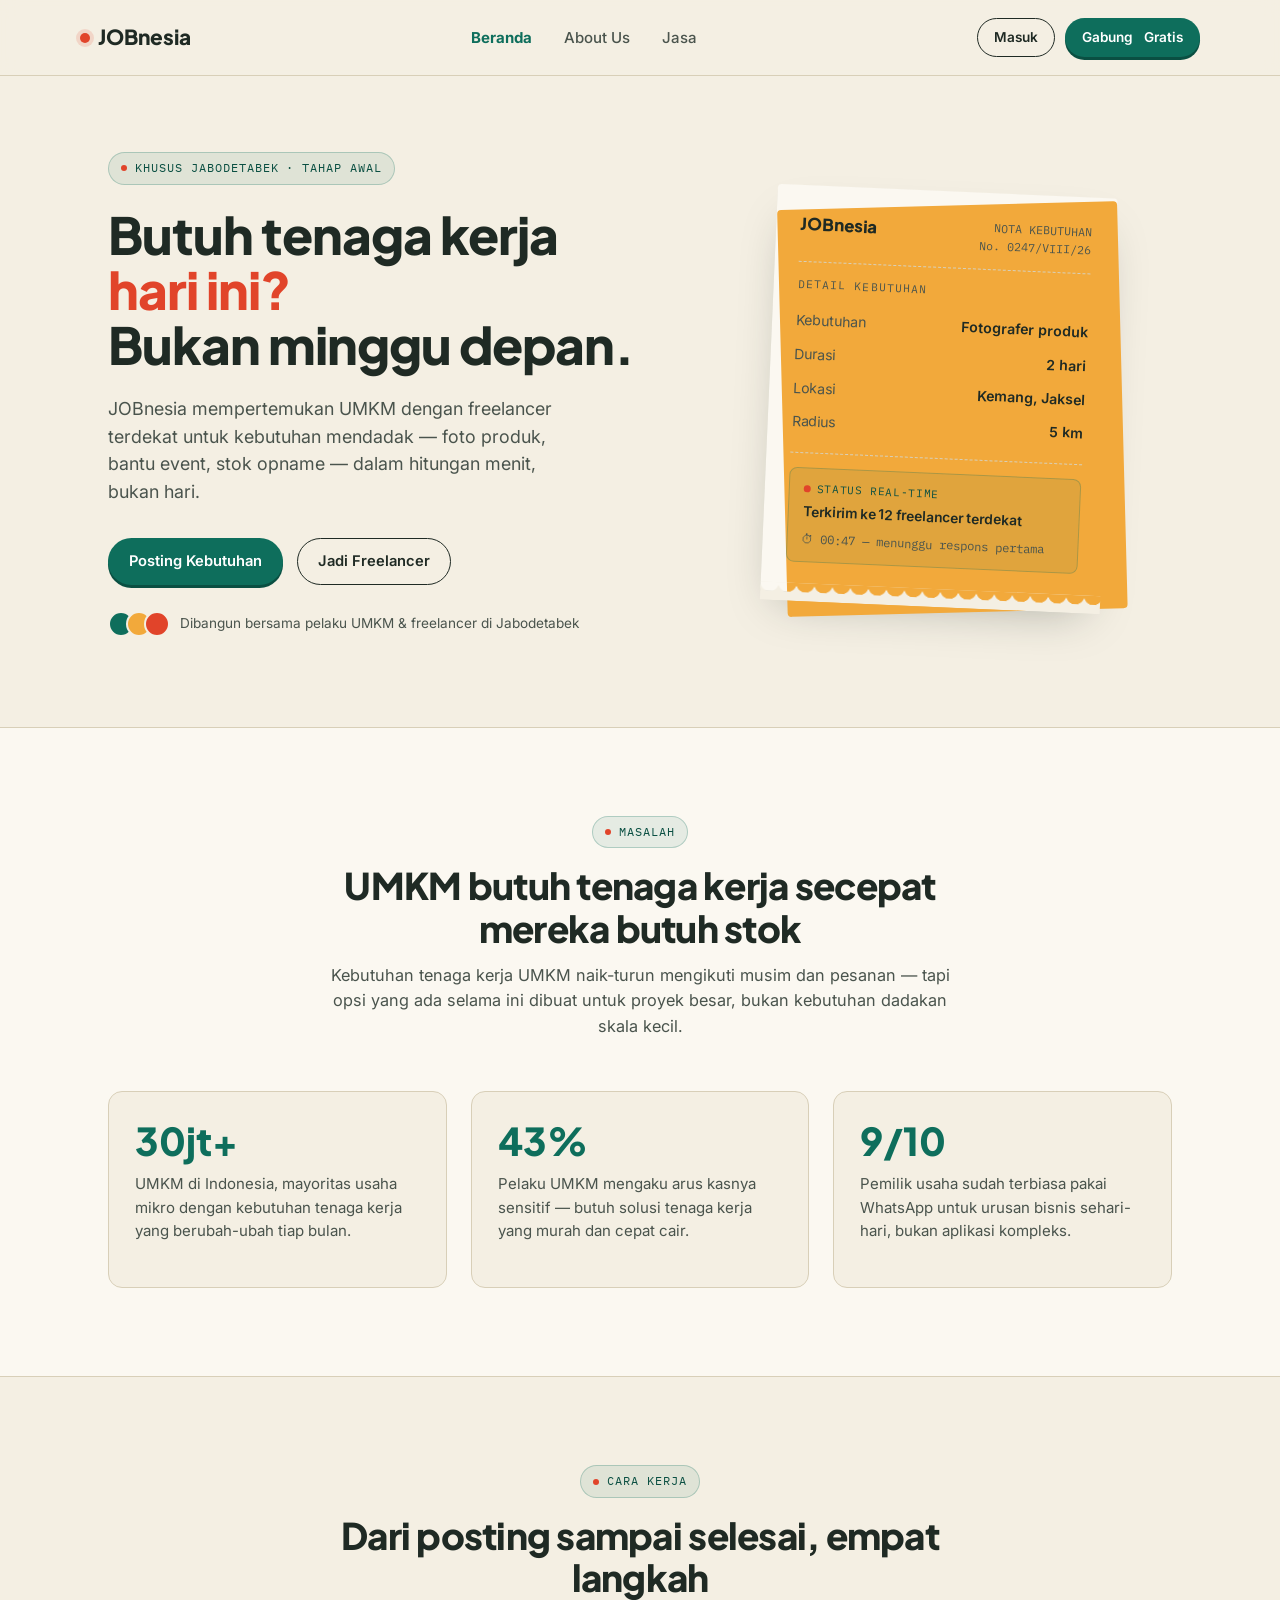
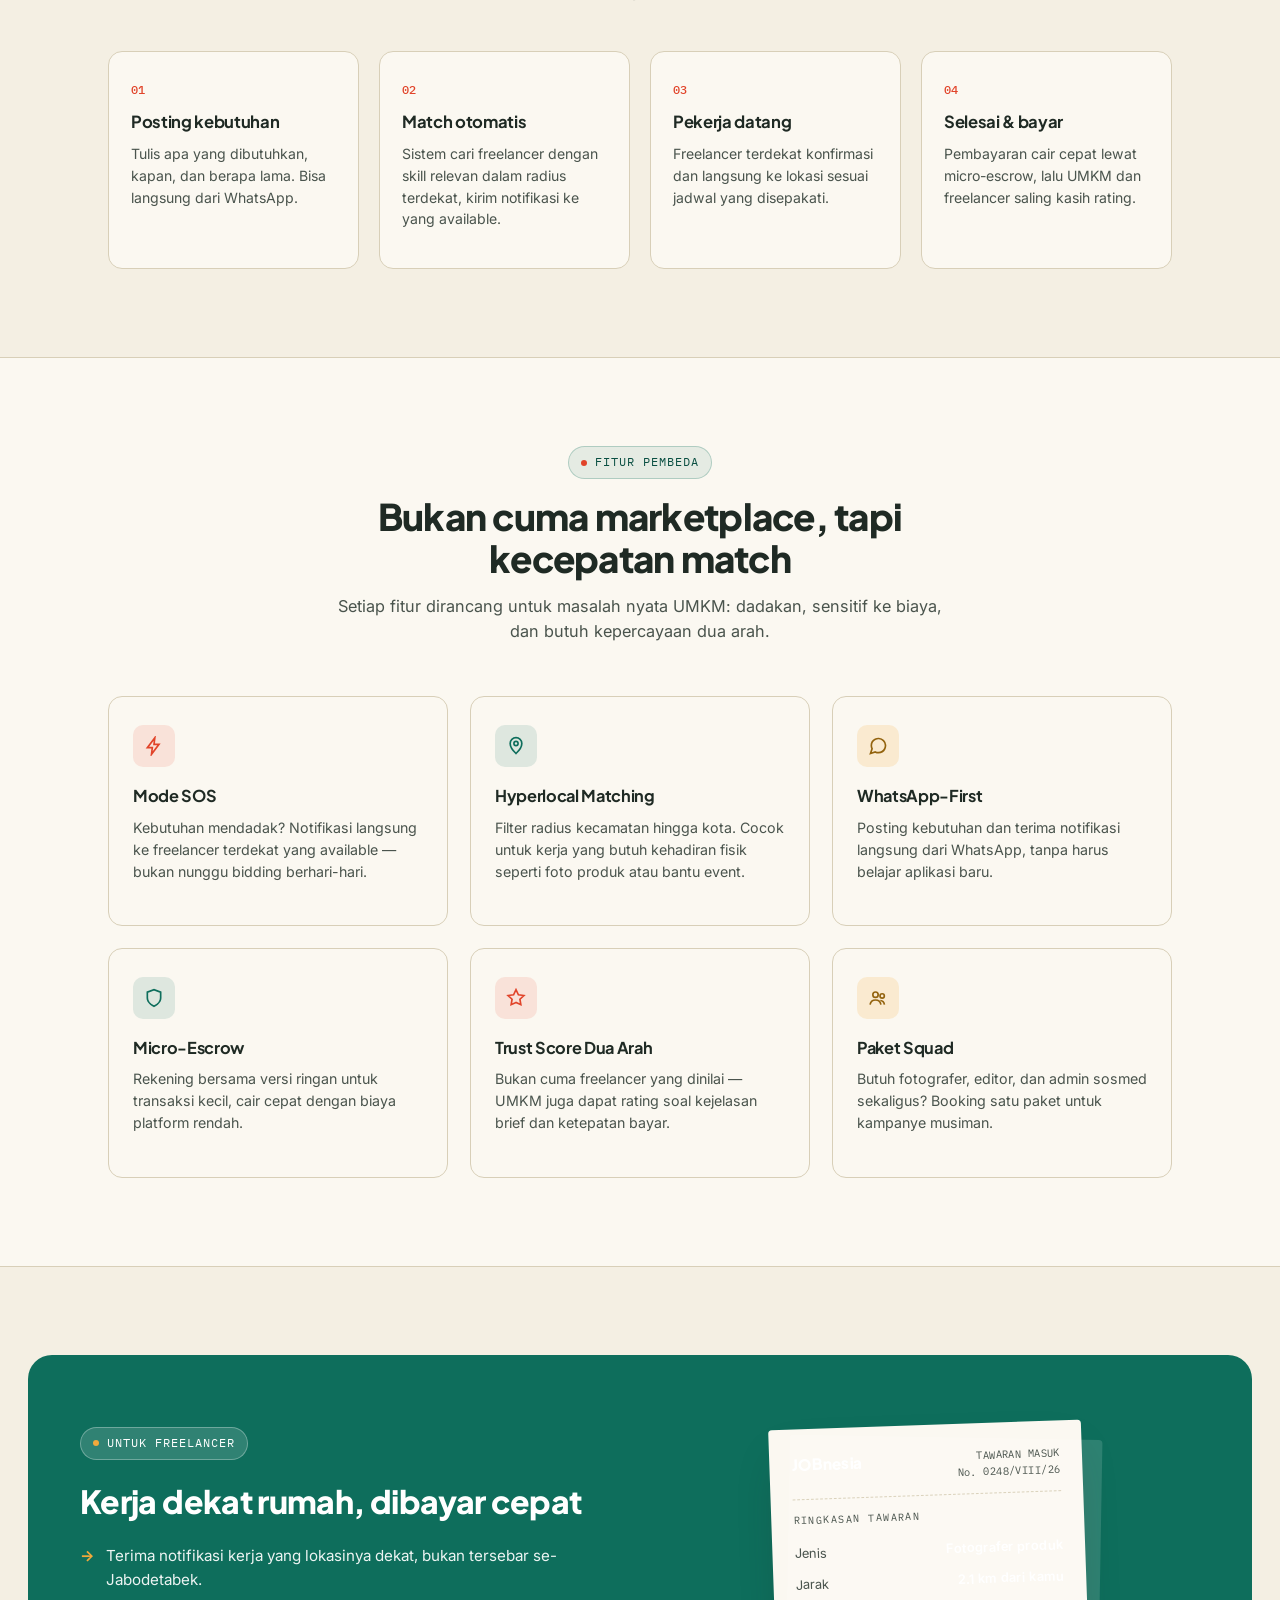
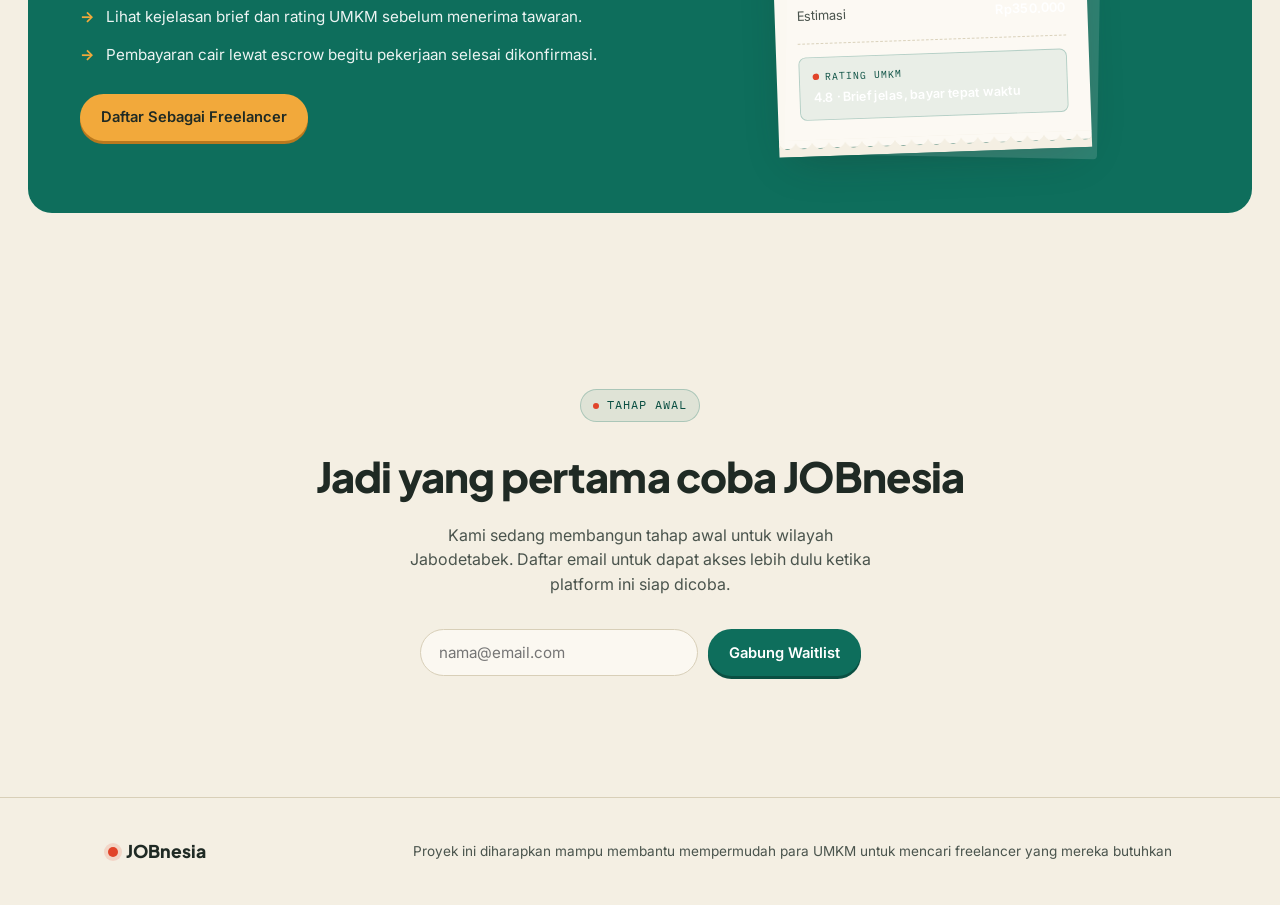
==== commit 13c53c40: "sudah membuat page jasa, dan menambah satu fle js untuk footer" ====
--- a/index.html
+++ b/index.html
@@ -11,23 +11,7 @@
 </head>
 <body>
 
-<header>
-  <nav class="nav wrap" style="padding-left:0; padding-right:0;">
-    <a href="index.html" class="logo" style="text-decoration:none;"><span class="dot"></span>JOBnesia</a>
-    <ul class="nav-links">
-      <li><a href="#cara-kerja">Cara Kerja</a></li>
-      <li><a href="#fitur">Fitur</a></li>
-      <li><a href="#umkm">Masalah UMKM</a></li>
-      <li><a href="#freelancer">Untuk Freelancer</a></li>
-      <li><a href="about.html">About Us</a></li>
-    </ul>
-    <div class="nav-cta">
-      <a href="#cta" class="btn btn-ghost btn-sm">Masuk</a>
-      <a href="#cta" class="btn btn-primary btn-sm"><span class="long">Gabung&nbsp;</span>Gratis</a>
-    </div>
-    <button class="menu-toggle" aria-label="Buka menu"><span></span><span></span><span></span></button>
-  </nav>
-</header>
+<header id="site-header"></header>
 
 <main>
   <!-- HERO -->
@@ -222,13 +206,9 @@
   </section>
 </main>
 
-<footer>
-  <div class="wrap footer-inner">
-    <div class="logo"><span class="dot"></span>JOBnesia</div>
-    <p>Dibuat untuk membantu para UMKM yang mencari freelancer untuk produk mereka</p>
-  </div>
-</footer>
-
+<footer id="site-footer"></footer>
+
+<script src="components.js"></script>
 <script src="script.js"></script>
 
 </body>
--- a/index.css
+++ b/index.css
@@ -528,159 +528,4 @@
     .waitlist-form{ flex-direction:column; }
     .nav-cta .btn-primary span.long{ display:none; }
   }
-
-/* ---------- ABOUT PAGE ---------- */
-.team-avatar {
-  width: 144px !important;
-  height: 144px !important;
-  border-radius: 50% !important;
-  margin: 0 auto 30px !important;
-  
-  /* Properti Flexbox wajib agar teks tepat di tengah */
-  display: flex !important;
-  align-items: center !important;
-  justify-content: center !important;
-  
-  /* Mengatur ukuran huruf di dalamnya */
-  font-size: 3.5rem !important; 
-  font-weight: bold !important;
-  color: #ffffff !important;
-  
-  /* Tambahan jika nanti diubah menjadi gambar asli */
-  object-fit: cover;
-}
-.page-hero{
-  padding: 64px 0 20px;
-  text-align: center;
-}
-.page-hero .eyebrow{ margin: 0 auto 20px; }
-.page-hero h1{
-  font-size: clamp(2rem, 3.6vw, 2.8rem);
-  line-height: 1.12;
-  max-width: 680px;
-  margin: 0 auto;
-}
-.page-hero p.lead{
-  max-width: 560px;
-  margin: 20px auto 0;
-  color: var(--ink-soft);
-  font-size: 1.05rem;
-}
-
-.story{
-  max-width: 720px;
-  margin: 0 auto;
-}
-.story p{
-  color: var(--ink-soft);
-  font-size: 1.02rem;
-  margin-bottom: 18px;
-}
-.story p strong{ color: var(--ink); }
-
-.mv-grid{
-  display:grid;
-  grid-template-columns: 1fr 1fr;
-  gap: 22px;
-}
-.mv-card{
-  padding: 32px 28px;
-  border-radius: var(--radius);
-  border: 1px solid var(--line);
-  background: var(--paper-raised);
-}
-.mv-card .tag{
-  font-family:'IBM Plex Mono', monospace;
-  font-size: 0.72rem;
-  text-transform: uppercase;
-  letter-spacing: 0.08em;
-  color: var(--teal-deep);
-}
-.mv-card h3{
-  margin-top: 10px;
-  font-size: 1.2rem;
-  font-family: 'Plus Jakarta Sans', sans-serif;
-  font-weight: 700;
-}
-.mv-card p{
-  margin-top: 10px;
-  color: var(--ink-soft);
-  font-size: 0.95rem;
-}
-
-.value-grid{
-  display:grid;
-  grid-template-columns: repeat(4, 1fr);
-  gap: 18px;
-}
-.value-card{
-  text-align:center;
-  padding: 26px 18px;
-  border-radius: var(--radius);
-  border: 1px solid var(--line);
-  background: var(--paper);
-}
-.value-card .value-icon{
-  width: 44px; height:44px;
-  margin: 0 auto 14px;
-  border-radius: 50%;
-  background: rgba(14,110,92,0.1);
-  color: var(--teal);
-  display:flex; align-items:center; justify-content:center;
-}
-.value-card .value-icon svg{ width:20px; height:20px; }
-.value-card h3{
-  font-size: 0.98rem;
-  font-family: 'Plus Jakarta Sans', sans-serif;
-  font-weight: 700;
-}
-.value-card p{
-  margin-top: 8px;
-  font-size: 0.85rem;
-  color: var(--ink-soft);
-}
-
-.team-grid{
-  display:grid;
-  grid-template-columns: repeat(3, 1fr);
-  gap: 22px;
-}
-.team-card{
-  text-align:center;
-  padding: 28px 20px;
-  border-radius: var(--radius);
-  border: 1px solid var(--line);
-  background: var(--paper-raised);
-}
-.team-avatar{
-  width: 64px; height:64px;
-  border-radius: 50%;
-  margin: 0 auto 16px;
-  display:flex; align-items:center; justify-content:center;
-  font-family:'Plus Jakarta Sans', sans-serif;
-  font-weight: 700;
-  font-size: 1.1rem;
-  color: #fff;
-}
-.team-card h3{
-  font-size: 1rem;
-  font-family: 'Plus Jakarta Sans', sans-serif;
-  font-weight: 700;
-}
-.team-card .role{
-  font-family:'IBM Plex Mono', monospace;
-  font-size: 0.74rem;
-  color: var(--chili);
-  margin-top: 4px;
-  text-transform: uppercase;
-  letter-spacing: 0.05em;
-}
-
-@media (max-width: 900px){
-  .mv-grid{ grid-template-columns: 1fr; }
-  .value-grid{ grid-template-columns: 1fr 1fr; }
-  .team-grid{ grid-template-columns: 1fr; }
-}
-@media (max-width: 640px){
-  .value-grid{ grid-template-columns: 1fr; }
-}+>>>>>>> 6357dfe2e44b345c4e26298bb539688edc32e5f1
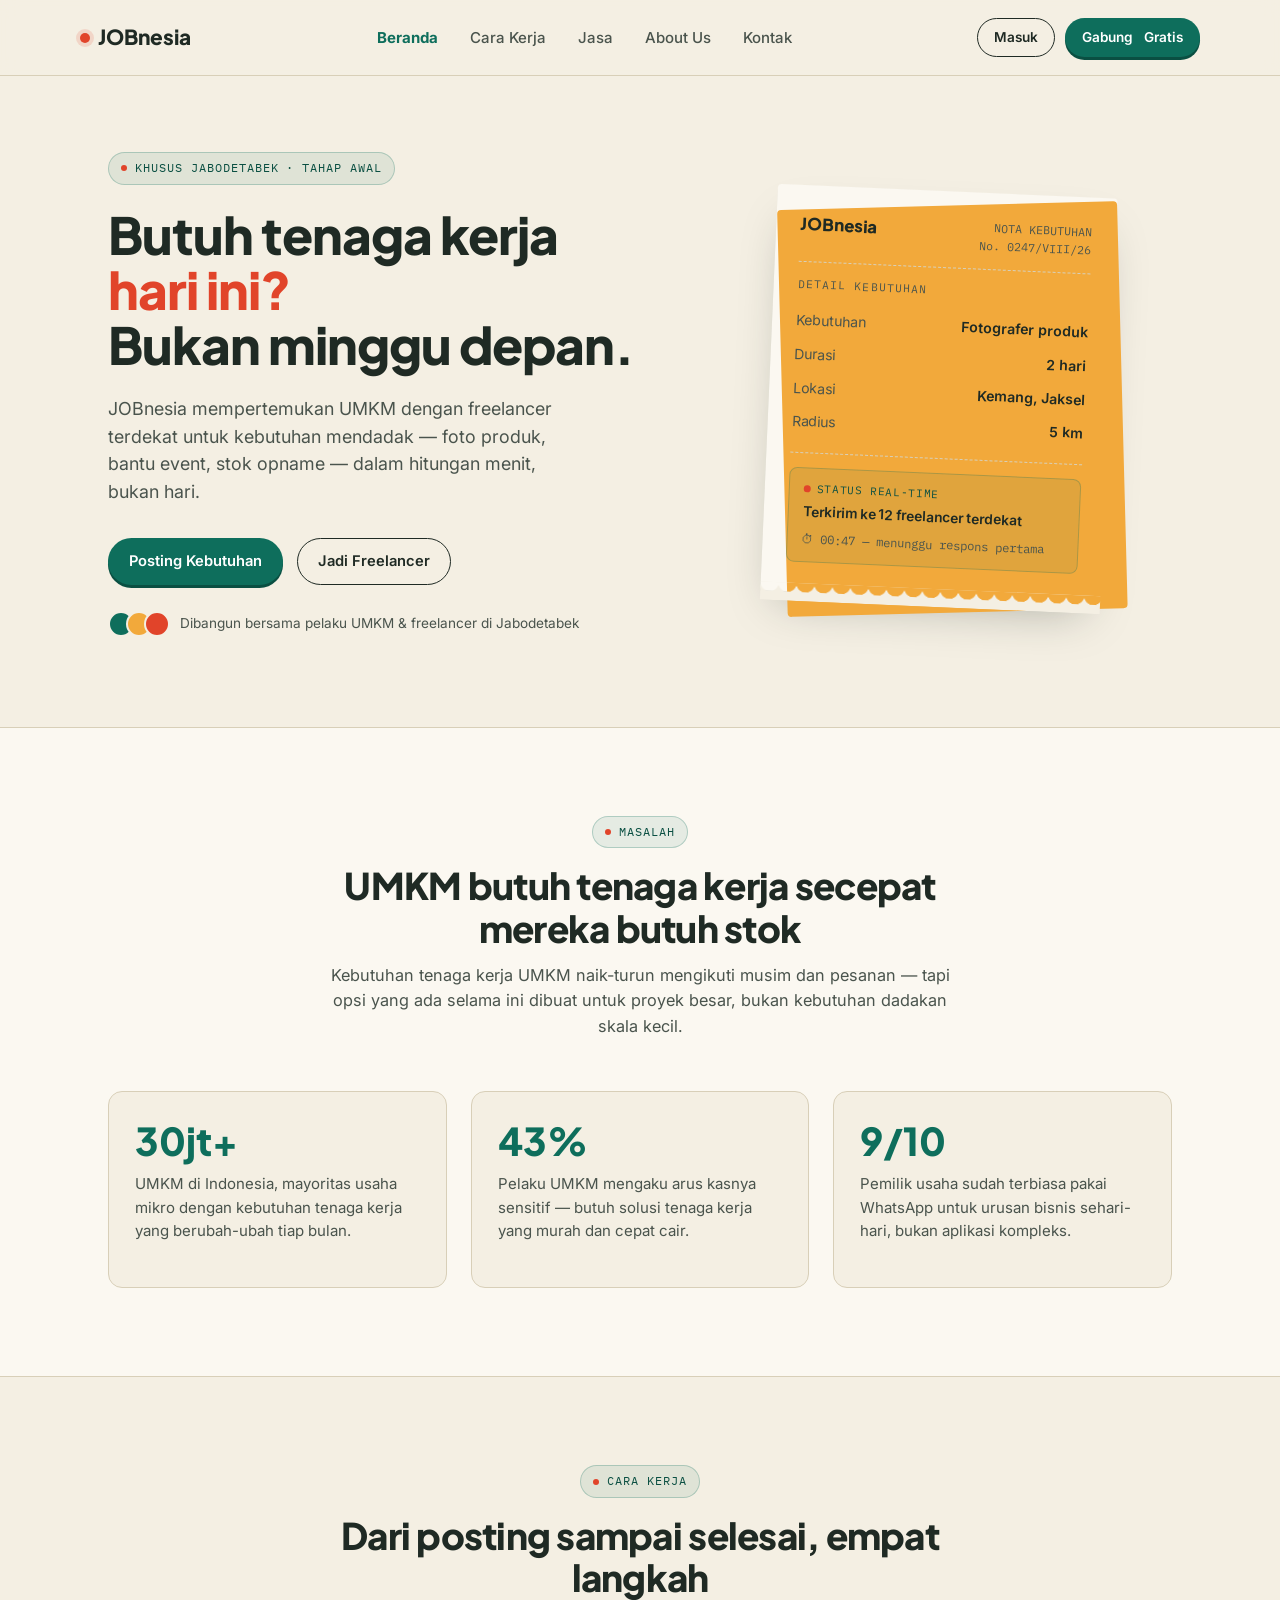
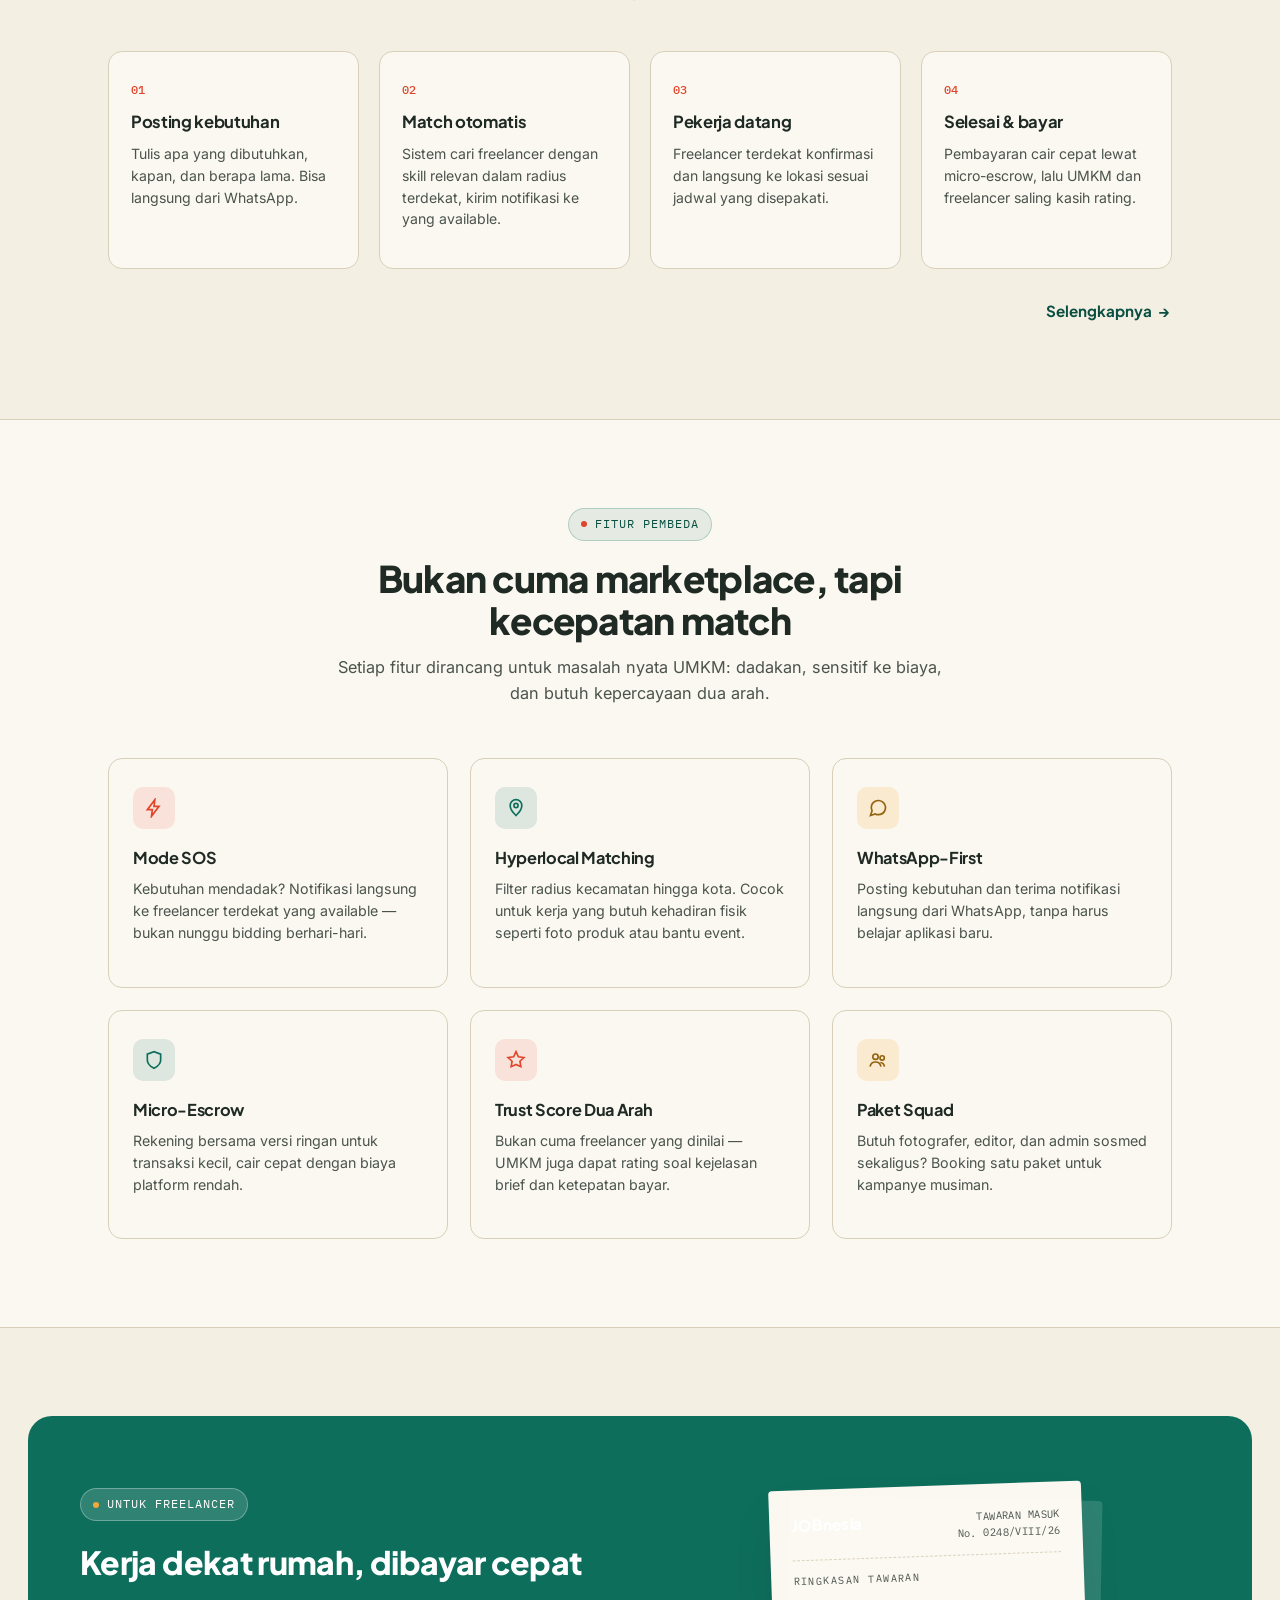
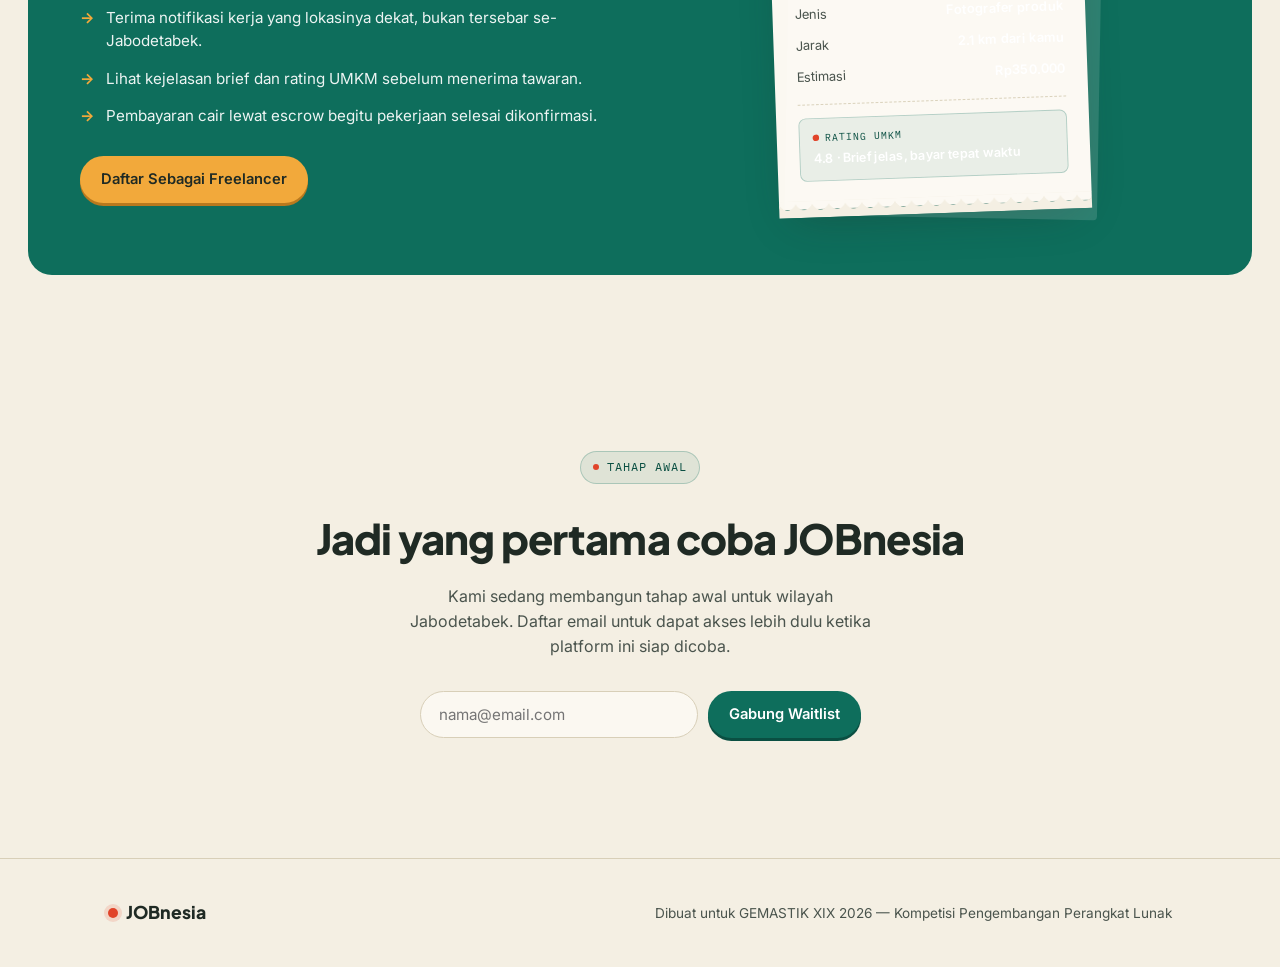
==== commit 5fe5db9e: "Menambahkan Cara Kerja (2)" ====
--- a/index.html
+++ b/index.html
@@ -108,6 +108,9 @@
           <p>Pembayaran cair cepat lewat micro-escrow, lalu UMKM dan freelancer saling kasih rating.</p>
         </div>
       </div>
+      <div class="steps-more">
+        <a href="cara-kerja.html" class="link-more">Selengkapnya <span aria-hidden="true">→</span></a>
+      </div>
     </div>
   </section>
 
--- a/index.css
+++ b/index.css
@@ -528,4 +528,564 @@
     .waitlist-form{ flex-direction:column; }
     .nav-cta .btn-primary span.long{ display:none; }
   }
->>>>>>> 6357dfe2e44b345c4e26298bb539688edc32e5f1
+
+/* ---------- ABOUT PAGE ---------- */
+.page-hero{
+  padding: 64px 0 20px;
+  text-align: center;
+}
+.page-hero .eyebrow{ margin: 0 auto 20px; }
+.page-hero h1{
+  font-size: clamp(2rem, 3.6vw, 2.8rem);
+  line-height: 1.12;
+  max-width: 680px;
+  margin: 0 auto;
+}
+.page-hero p.lead{
+  max-width: 560px;
+  margin: 20px auto 0;
+  color: var(--ink-soft);
+  font-size: 1.05rem;
+}
+
+.story{
+  max-width: 720px;
+  margin: 0 auto;
+}
+.story p{
+  color: var(--ink-soft);
+  font-size: 1.02rem;
+  margin-bottom: 18px;
+}
+.story p strong{ color: var(--ink); }
+
+.mv-grid{
+  display:grid;
+  grid-template-columns: 1fr 1fr;
+  gap: 22px;
+}
+.mv-card{
+  padding: 32px 28px;
+  border-radius: var(--radius);
+  border: 1px solid var(--line);
+  background: var(--paper-raised);
+}
+.mv-card .tag{
+  font-family:'IBM Plex Mono', monospace;
+  font-size: 0.72rem;
+  text-transform: uppercase;
+  letter-spacing: 0.08em;
+  color: var(--teal-deep);
+}
+.mv-card h3{
+  margin-top: 10px;
+  font-size: 1.2rem;
+  font-family: 'Plus Jakarta Sans', sans-serif;
+  font-weight: 700;
+}
+.mv-card p{
+  margin-top: 10px;
+  color: var(--ink-soft);
+  font-size: 0.95rem;
+}
+
+.value-grid{
+  display:grid;
+  grid-template-columns: repeat(4, 1fr);
+  gap: 18px;
+}
+.value-card{
+  text-align:center;
+  padding: 26px 18px;
+  border-radius: var(--radius);
+  border: 1px solid var(--line);
+  background: var(--paper);
+}
+.value-card .value-icon{
+  width: 44px; height:44px;
+  margin: 0 auto 14px;
+  border-radius: 50%;
+  background: rgba(14,110,92,0.1);
+  color: var(--teal);
+  display:flex; align-items:center; justify-content:center;
+}
+.value-card .value-icon svg{ width:20px; height:20px; }
+.value-card h3{
+  font-size: 0.98rem;
+  font-family: 'Plus Jakarta Sans', sans-serif;
+  font-weight: 700;
+}
+.value-card p{
+  margin-top: 8px;
+  font-size: 0.85rem;
+  color: var(--ink-soft);
+}
+
+.team-grid{
+  display:grid;
+  grid-template-columns: repeat(3, 1fr);
+  gap: 22px;
+}
+.team-card{
+  text-align:center;
+  padding: 28px 20px;
+  border-radius: var(--radius);
+  border: 1px solid var(--line);
+  background: var(--paper-raised);
+}
+.team-avatar{
+  width: 64px; height:64px;
+  border-radius: 50%;
+  margin: 0 auto 16px;
+  display:flex; align-items:center; justify-content:center;
+  font-family:'Plus Jakarta Sans', sans-serif;
+  font-weight: 700;
+  font-size: 1.1rem;
+  color: #fff;
+}
+.team-card h3{
+  font-size: 1rem;
+  font-family: 'Plus Jakarta Sans', sans-serif;
+  font-weight: 700;
+}
+.team-card .role{
+  font-family:'IBM Plex Mono', monospace;
+  font-size: 0.74rem;
+  color: var(--chili);
+  margin-top: 4px;
+  text-transform: uppercase;
+  letter-spacing: 0.05em;
+}
+
+@media (max-width: 900px){
+  .mv-grid{ grid-template-columns: 1fr; }
+  .value-grid{ grid-template-columns: 1fr 1fr; }
+  .team-grid{ grid-template-columns: 1fr; }
+}
+@media (max-width: 640px){
+  .value-grid{ grid-template-columns: 1fr; }
+}
+
+/* ---------- KONTAK PAGE ---------- */
+.contact-grid{
+  display:grid;
+  grid-template-columns: repeat(3, 1fr);
+  gap: 24px;
+}
+.contact-card{
+  text-align:center;
+  padding: 36px 26px;
+  border-radius: var(--radius);
+  border: 1px solid var(--line);
+  background: var(--paper-raised);
+  transition: border-color 0.15s ease, transform 0.15s ease;
+}
+.contact-card:hover{ border-color: var(--teal); transform: translateY(-2px); }
+.contact-icon{
+  width: 52px; height:52px;
+  border-radius: 50%;
+  margin: 0 auto 18px;
+  display:flex; align-items:center; justify-content:center;
+}
+.contact-icon svg{ width:24px; height:24px; }
+.contact-card .tag{
+  font-family:'IBM Plex Mono', monospace;
+  font-size: 0.7rem;
+  text-transform: uppercase;
+  letter-spacing: 0.08em;
+  color: var(--ink-soft);
+}
+.contact-card h3{
+  margin-top: 8px;
+  font-size: 1.1rem;
+  font-family: 'Plus Jakarta Sans', sans-serif;
+  font-weight: 700;
+}
+.contact-card p{
+  margin-top: 8px;
+  font-size: 0.88rem;
+  color: var(--ink-soft);
+}
+.contact-card .number{
+  margin-top: 16px;
+  font-family:'IBM Plex Mono', monospace;
+  font-size: 1.02rem;
+  font-weight: 500;
+  color: var(--ink);
+}
+.contact-card .btn{
+  margin-top: 18px;
+  width: 100%;
+  justify-content:center;
+}
+
+@media (max-width: 900px){
+  .contact-grid{ grid-template-columns: 1fr; }
+}
+
+/* ---------- CARA KERJA TEASER: "Selengkapnya" link ---------- */
+.steps-more{
+  display: flex;
+  justify-content: flex-end;
+  margin-top: 22px;
+}
+.link-more{
+  display: inline-flex;
+  align-items: center;
+  gap: 6px;
+  font-family: 'Plus Jakarta Sans', sans-serif;
+  font-weight: 700;
+  font-size: 0.95rem;
+  color: var(--teal-deep);
+  text-decoration: none;
+  padding: 8px 2px;
+}
+.link-more:hover{ color: var(--teal); }
+.link-more span{ display: inline-block; transition: transform 0.2s ease; }
+.link-more:hover span{ transform: translateX(4px); }
+
+/* ---------- CARA KERJA DETAIL PAGE ---------- */
+.page-hero h1 .accent{ color: var(--chili); }
+
+/* shared scroll-reveal utility */
+.reveal{
+  opacity: 0;
+  transform: translateY(24px);
+  transition: opacity 0.7s ease, transform 0.7s ease;
+}
+.reveal.is-visible{ opacity: 1; transform: none; }
+
+/* process track */
+.process-track{ position: relative; }
+.process-track::before{
+  content: "";
+  position: absolute;
+  left: 23px;
+  top: 6px;
+  bottom: 6px;
+  width: 2px;
+  background: var(--line);
+  z-index: 0;
+}
+.process-block{
+  display: grid;
+  grid-template-columns: 48px 340px 1fr;
+  column-gap: 32px;
+  align-items: start;
+  position: relative;
+}
+.process-block + .process-block{ margin-top: 56px; }
+.process-marker{
+  width: 48px; height: 48px;
+  border-radius: 50%;
+  background: var(--paper);
+  border: 2px solid var(--chili);
+  display: flex; align-items: center; justify-content: center;
+  position: relative;
+  z-index: 1;
+}
+.process-marker .process-no{ font-size: 0.8rem; font-weight: 600; color: var(--chili); }
+.process-visual{
+  width: 340px;
+  padding: 32px 28px;
+  min-height: 200px;
+  background: var(--paper-raised);
+  border: 1px solid var(--line);
+  border-radius: var(--radius);
+  display: flex; align-items: center; justify-content: center;
+  overflow: hidden;
+  position: relative;
+  box-shadow: 0 16px 34px -22px rgba(31,42,36,0.35);
+}
+.process-content h3{
+  font-size: 1.2rem;
+  font-family: 'Plus Jakarta Sans', sans-serif;
+  font-weight: 700;
+}
+.process-content p.process-lead{
+  margin-top: 10px;
+  font-size: 0.96rem;
+  color: var(--ink-soft);
+  max-width: 500px;
+}
+.process-detail-list{
+  list-style: none;
+  margin: 16px 0 0;
+  padding: 0;
+  display: grid;
+  gap: 10px;
+  max-width: 540px;
+}
+.process-detail-list li{
+  display: flex;
+  gap: 10px;
+  font-size: 0.9rem;
+  color: var(--ink);
+}
+.process-detail-list li::before{
+  content: "→";
+  color: var(--chili);
+  font-weight: 700;
+  flex-shrink: 0;
+}
+.process-tip{
+  margin-top: 16px;
+  max-width: 540px;
+  background: rgba(14,110,92,0.08);
+  border: 1px solid rgba(14,110,92,0.25);
+  border-radius: 8px;
+  padding: 11px 14px;
+  font-size: 0.84rem;
+  color: var(--teal-deep);
+  display: flex;
+  gap: 8px;
+  align-items: flex-start;
+}
+.process-tip svg{ width: 15px; height: 15px; flex-shrink: 0; margin-top: 2px; }
+
+/* visual 1 — mini nota (posting kebutuhan) */
+.mini-ticket{
+  width: 220px;
+  background: var(--paper);
+  border: 1px solid var(--line);
+  border-radius: 8px;
+  padding: 14px 16px 16px;
+  transform: rotate(-1.5deg);
+  box-shadow: 0 10px 20px -12px rgba(31,42,36,0.3);
+}
+.mt-head{
+  display: flex; justify-content: space-between; align-items: center;
+  border-bottom: 1.5px dashed var(--line);
+  padding-bottom: 9px; margin-bottom: 9px;
+}
+.mt-brand{ font-family: 'Plus Jakarta Sans', sans-serif; font-weight: 800; font-size: 0.78rem; }
+.mt-blink{ width: 7px; height: 7px; border-radius: 50%; background: var(--chili); animation: pulse 1.6s ease-in-out infinite; }
+.mt-row{
+  display: flex; justify-content: space-between; gap: 10px;
+  font-size: 0.74rem; padding: 4px 0;
+  opacity: 0; transform: translateY(6px);
+  animation: mtRowIn 6s ease-in-out infinite;
+}
+.mt-row span{ color: var(--ink-soft); }
+.mt-row b{ font-weight: 600; text-align: right; }
+.mt-row.r1{ animation-delay: 0s; }
+.mt-row.r2{ animation-delay: 0.55s; }
+.mt-row.r3{ animation-delay: 1.1s; }
+@keyframes mtRowIn{
+  0%, 6%{ opacity: 0; transform: translateY(6px); }
+  16%, 82%{ opacity: 1; transform: translateY(0); }
+  94%, 100%{ opacity: 0; transform: translateY(-4px); }
+}
+.mt-wa{
+  display: flex; align-items: center; gap: 6px;
+  margin-top: 10px; padding-top: 9px;
+  border-top: 1.5px dashed var(--line);
+  font-family: 'IBM Plex Mono', monospace;
+  font-size: 0.6rem; text-transform: uppercase; letter-spacing: 0.04em;
+  color: var(--teal-deep);
+}
+.mt-wa svg{ width: 12px; height: 12px; }
+
+/* visual 2 — radar (match otomatis) */
+.radar{ position: relative; width: 160px; height: 160px; }
+.radar-ring{
+  position: absolute; top: 50%; left: 50%;
+  width: 32px; height: 32px;
+  margin: -16px 0 0 -16px;
+  border-radius: 50%;
+  border: 1.5px solid var(--teal);
+  transform: scale(0);
+  opacity: 0.8;
+  animation: radarPing 3s ease-out infinite;
+}
+.radar-ring.ring2{ animation-delay: 1s; }
+.radar-ring.ring3{ animation-delay: 2s; }
+@keyframes radarPing{
+  0%{ transform: scale(0); opacity: 0.7; }
+  100%{ transform: scale(5); opacity: 0; }
+}
+.radar-center{
+  position: absolute; top: 50%; left: 50%;
+  width: 14px; height: 14px; margin: -7px 0 0 -7px;
+  border-radius: 50%;
+  background: var(--teal);
+  box-shadow: 0 0 0 5px var(--paper-raised);
+  z-index: 2;
+}
+.radar-dot{
+  position: absolute;
+  width: 9px; height: 9px;
+  border-radius: 50%;
+  background: var(--line);
+  z-index: 1;
+  animation: dotFound 4.5s ease-in-out infinite;
+}
+.radar-dot.d1{ top: 22%; left: 28%; animation-delay: 0.6s; }
+.radar-dot.d2{ top: 18%; left: 68%; animation-delay: 1.4s; }
+.radar-dot.d3{ top: 70%; left: 74%; animation-delay: 2.2s; }
+.radar-dot.d4{ top: 74%; left: 22%; animation-delay: 3s; }
+@keyframes dotFound{
+  0%, 12%{ background: var(--line); transform: scale(1); }
+  22%, 70%{ background: var(--chili); transform: scale(1.3); }
+  85%, 100%{ background: var(--line); transform: scale(1); }
+}
+
+/* visual 3 — pekerja menuju lokasi */
+.route{ width: 230px; position: relative; padding-top: 26px; }
+.route-track{
+  position: relative;
+  height: 2px;
+  background-image: linear-gradient(to right, var(--line) 60%, transparent 0%);
+  background-size: 10px 2px;
+  background-repeat: repeat-x;
+}
+.route-pin{
+  position: absolute; right: -4px; top: 50%;
+  transform: translateY(-50%);
+  width: 24px; height: 24px;
+  color: var(--teal);
+  animation: pinPulse 3.2s ease-in-out infinite;
+}
+@keyframes pinPulse{
+  0%, 30%, 70%, 100%{ transform: translateY(-50%) scale(1); }
+  45%, 55%{ transform: translateY(-50%) scale(1.15); }
+}
+.route-mover{
+  position: absolute; top: 50%; left: 0;
+  width: 24px; height: 24px;
+  margin-top: -12px;
+  border-radius: 50%;
+  background: var(--chili);
+  color: #fff;
+  display: flex; align-items: center; justify-content: center;
+  animation: routeMove 3.2s ease-in-out infinite;
+}
+.route-mover svg{ width: 13px; height: 13px; }
+@keyframes routeMove{
+  0%, 100%{ left: 0; }
+  40%, 60%{ left: calc(100% - 24px); }
+}
+.route-label{
+  margin-top: 12px;
+  font-family: 'IBM Plex Mono', monospace;
+  font-size: 0.66rem;
+  color: var(--ink-soft);
+  text-align: center;
+}
+
+/* visual 4 — selesai & bayar */
+.payout{ display: flex; flex-direction: column; align-items: center; gap: 14px; }
+.payout-check{
+  width: 56px; height: 56px;
+  border-radius: 50%;
+  background: var(--teal);
+  display: flex; align-items: center; justify-content: center;
+}
+.payout-check svg{ width: 26px; height: 26px; }
+.payout-check path{
+  fill: none; stroke: #fff; stroke-width: 2.5;
+  stroke-linecap: round; stroke-linejoin: round;
+  stroke-dasharray: 20;
+  animation: drawCheck 3s ease-in-out infinite;
+}
+@keyframes drawCheck{
+  0%{ stroke-dashoffset: 20; }
+  30%, 80%{ stroke-dashoffset: 0; }
+  100%{ stroke-dashoffset: 20; }
+}
+.payout-rate{ display: flex; gap: 16px; }
+.payout-avatar{ text-align: center; }
+.payout-avatar .av{
+  width: 30px; height: 30px; border-radius: 50%;
+  display: flex; align-items: center; justify-content: center;
+  font-family: 'Plus Jakarta Sans', sans-serif; font-weight: 700; font-size: 0.74rem;
+  color: #fff; margin: 0 auto 5px;
+}
+.payout-avatar.umkm .av{ background: var(--kunyit); color: var(--ink); }
+.payout-avatar.freelancer .av{ background: var(--chili); }
+.payout-stars{ font-size: 0.68rem; color: var(--kunyit); letter-spacing: 1px; }
+.payout-stars span{
+  display: inline-block; opacity: 0; transform: scale(0.4);
+  animation: starPop 3s ease-in-out infinite;
+}
+.payout-avatar.umkm .payout-stars span:nth-child(1){ animation-delay: 1.2s; }
+.payout-avatar.umkm .payout-stars span:nth-child(2){ animation-delay: 1.3s; }
+.payout-avatar.umkm .payout-stars span:nth-child(3){ animation-delay: 1.4s; }
+.payout-avatar.umkm .payout-stars span:nth-child(4){ animation-delay: 1.5s; }
+.payout-avatar.umkm .payout-stars span:nth-child(5){ animation-delay: 1.6s; }
+.payout-avatar.freelancer .payout-stars span:nth-child(1){ animation-delay: 1.5s; }
+.payout-avatar.freelancer .payout-stars span:nth-child(2){ animation-delay: 1.6s; }
+.payout-avatar.freelancer .payout-stars span:nth-child(3){ animation-delay: 1.7s; }
+.payout-avatar.freelancer .payout-stars span:nth-child(4){ animation-delay: 1.8s; }
+.payout-avatar.freelancer .payout-stars span:nth-child(5){ animation-delay: 1.9s; }
+@keyframes starPop{
+  0%, 20%{ opacity: 0; transform: scale(0.4); }
+  32%, 78%{ opacity: 1; transform: scale(1); }
+  92%, 100%{ opacity: 0; transform: scale(0.4); }
+}
+
+/* ---------- FAQ ---------- */
+.faq-list{
+  max-width: 740px;
+  margin: 0 auto;
+  display: grid;
+  gap: 10px;
+}
+.faq-item{
+  border: 1px solid var(--line);
+  border-radius: var(--radius);
+  background: var(--paper-raised);
+  transition: border-color 0.2s ease;
+}
+.faq-item.open{ border-color: var(--teal); }
+.faq-question{
+  width: 100%;
+  margin: 0;
+  display: flex;
+  justify-content: space-between;
+  align-items: center;
+  gap: 16px;
+  padding: 16px 20px;
+  background: none;
+  border: none;
+  text-align: left;
+  font-family: 'Plus Jakarta Sans', sans-serif;
+  font-weight: 700;
+  font-size: 0.94rem;
+  color: var(--ink);
+}
+.faq-icon{
+  flex-shrink: 0;
+  width: 18px; height: 18px;
+  color: var(--teal);
+  transition: transform 0.3s ease;
+}
+.faq-item.open .faq-icon{ transform: rotate(180deg); }
+.faq-answer{
+  display: grid;
+  grid-template-rows: 0fr;
+  transition: grid-template-rows 0.35s ease;
+}
+.faq-item.open .faq-answer{ grid-template-rows: 1fr; }
+.faq-answer-inner{ overflow: hidden; }
+.faq-answer p{
+  margin: 0;
+  padding: 0 20px 18px;
+  color: var(--ink-soft);
+  font-size: 0.87rem;
+  line-height: 1.6;
+}
+
+/* ---------- RESPONSIVE: CARA KERJA / FAQ ---------- */
+@media (max-width: 900px){
+  .process-block{ grid-template-columns: 1fr; row-gap: 18px; }
+  .process-track::before{ display: none; }
+  .process-marker{ margin-bottom: 4px; }
+  .process-visual{ width: 100%; max-width: 340px; }
+  .process-block + .process-block{ margin-top: 40px; }
+}
+@media (max-width: 640px){
+  .steps-more{ justify-content: center; }
+  .faq-question{ padding: 14px 16px; font-size: 0.9rem; }
+  .faq-answer p{ padding: 0 16px 16px; }
+}
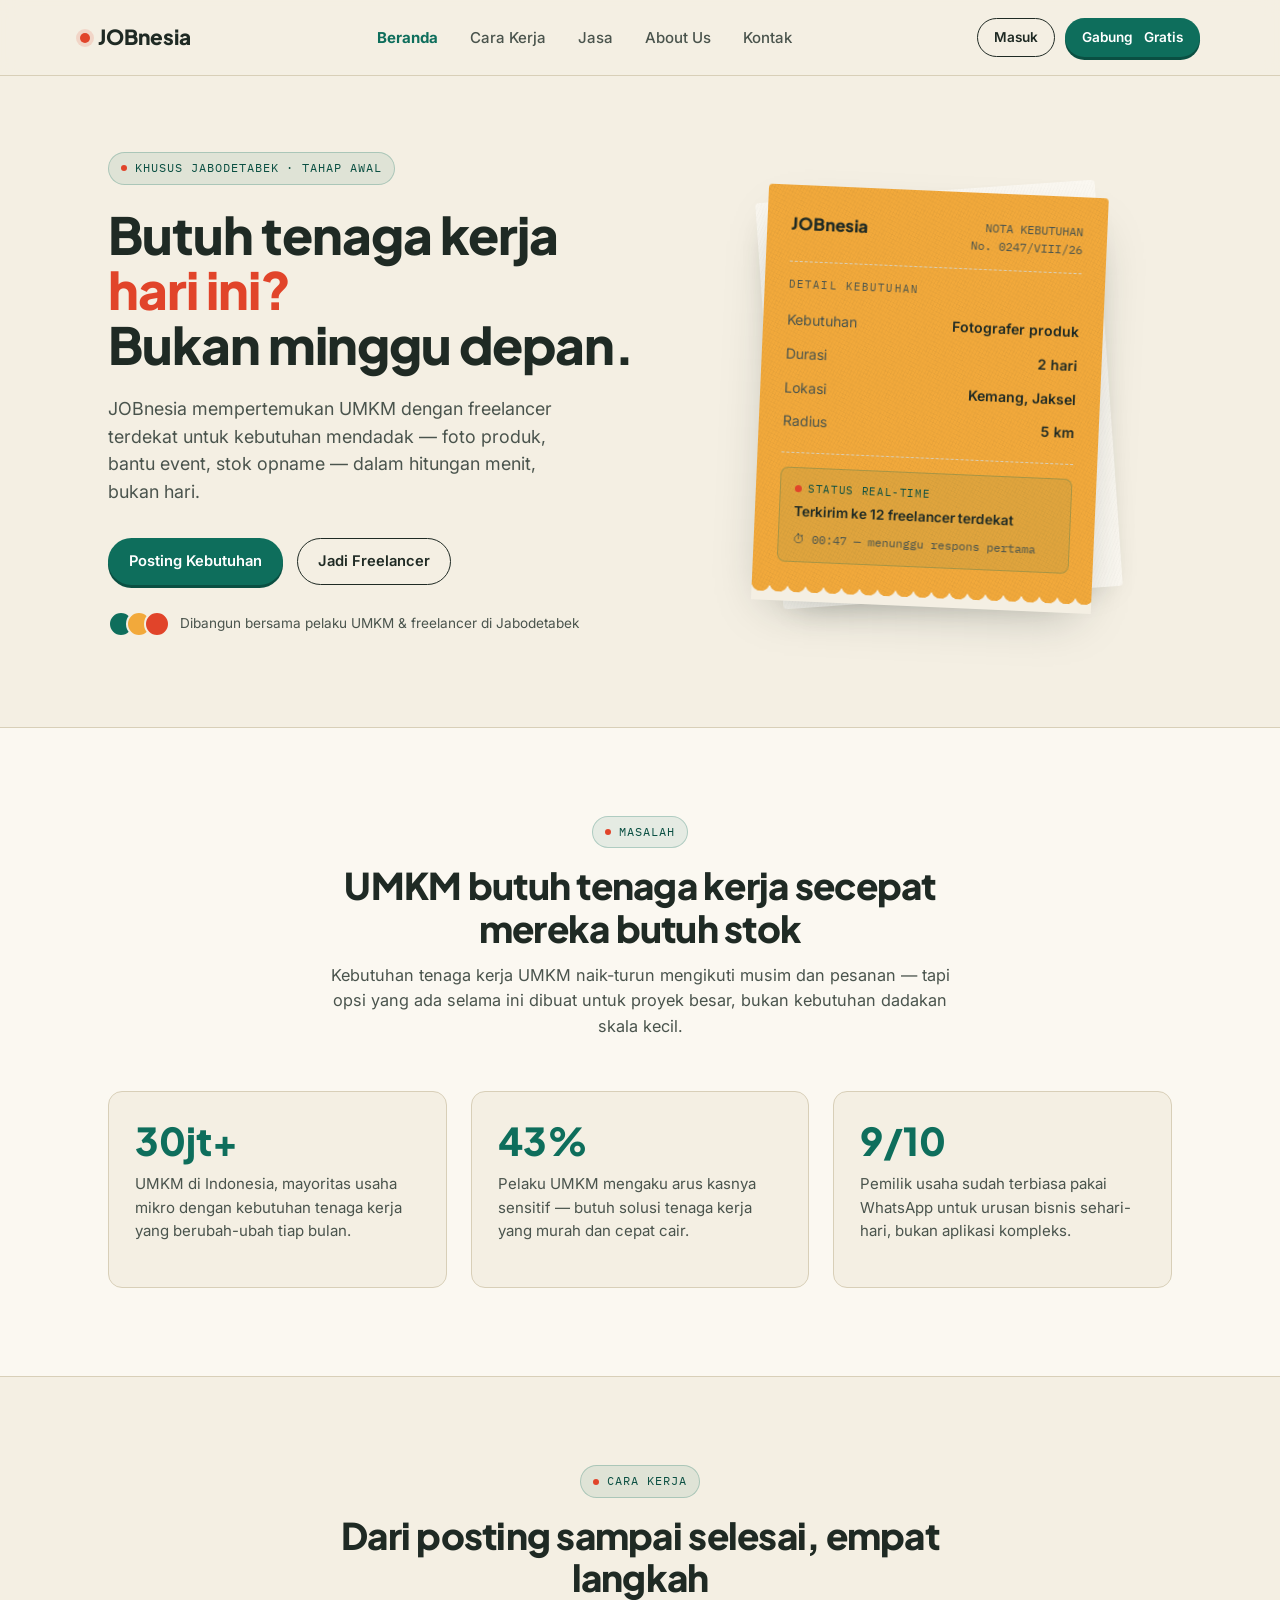
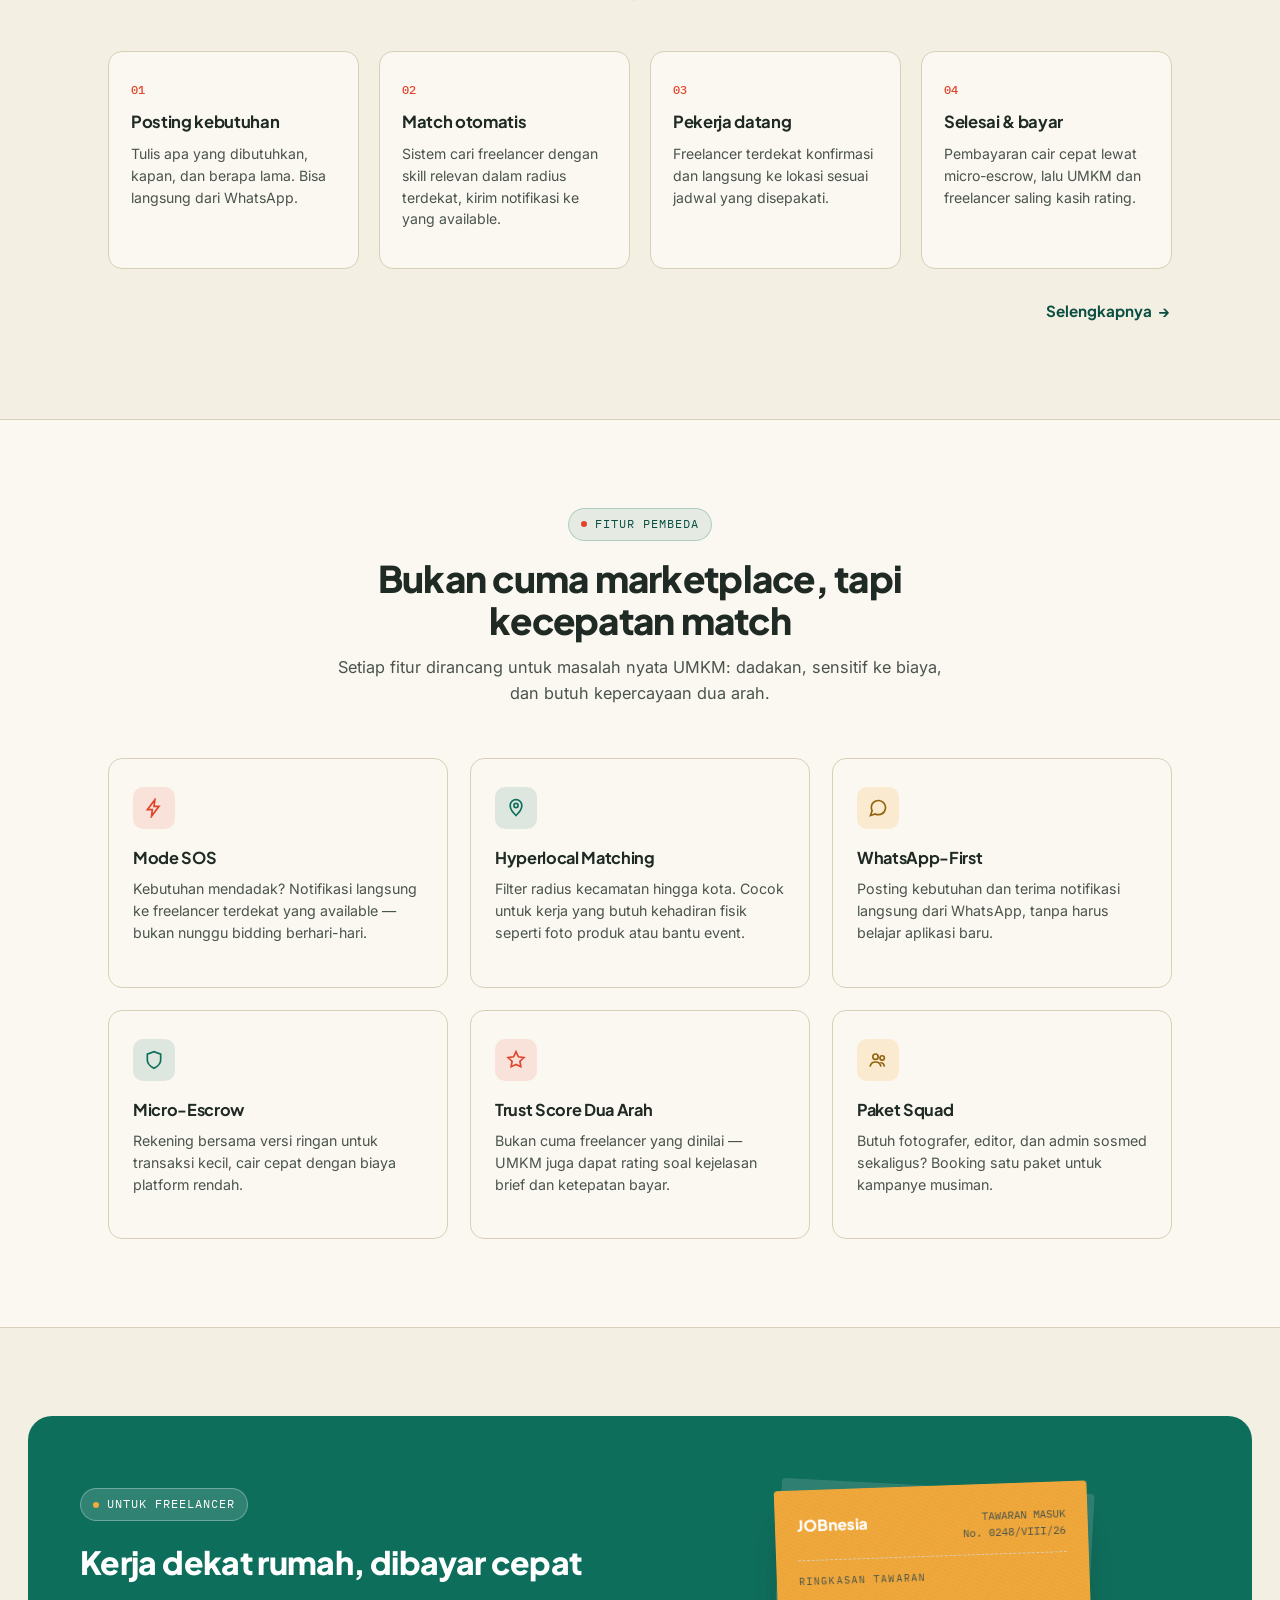
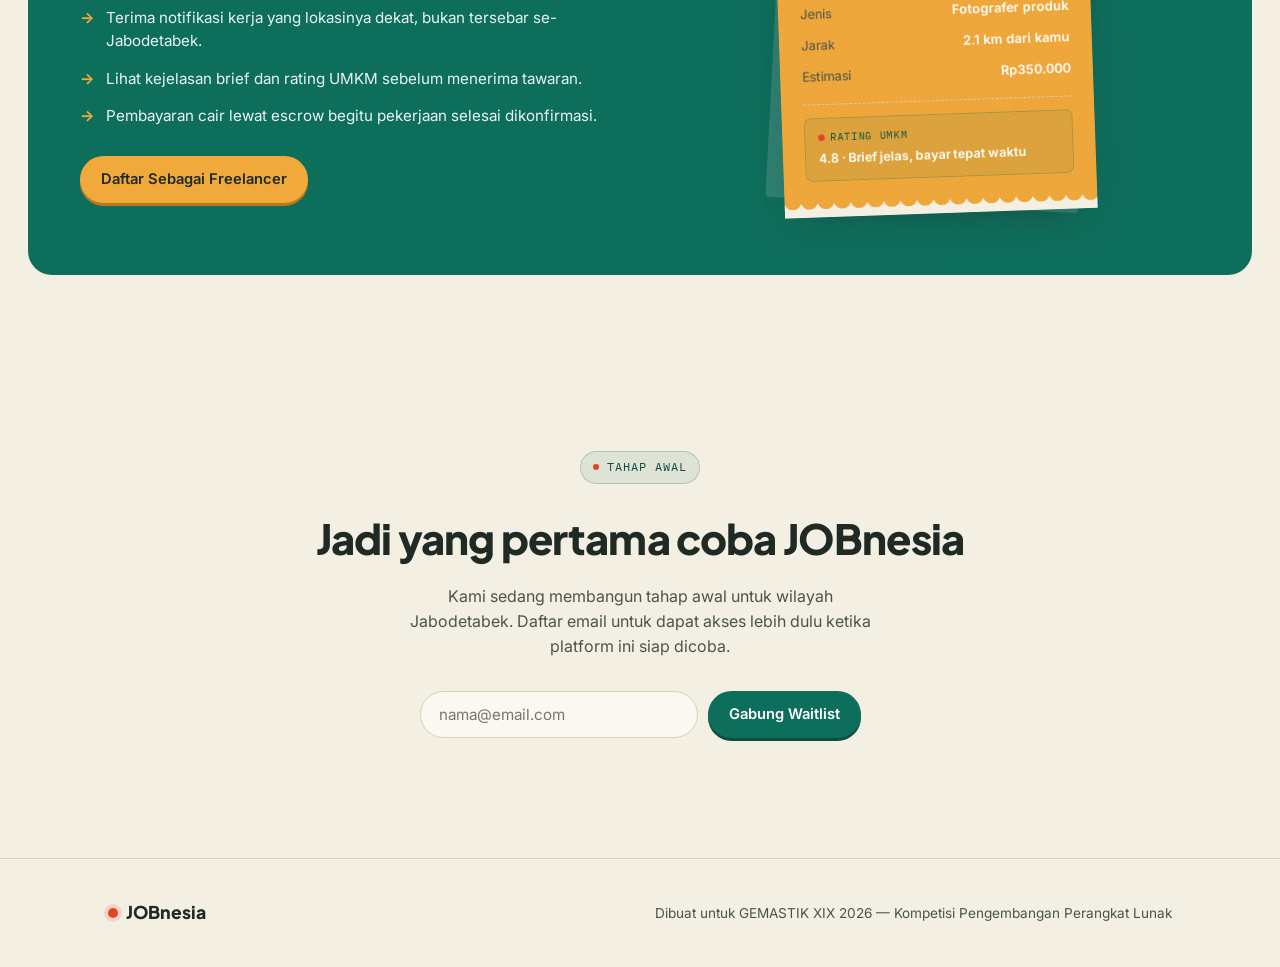
==== commit ba5b6efb: "Polishing .ticket" ====
--- a/index.html
+++ b/index.html
@@ -32,8 +32,8 @@
       </div>
 
       <div class="ticket-stage">
+        <div class="ticket-behind" aria-hidden="true"></div>
         <div class="ticket">
-          <div class="ticket-behind" aria-hidden="true"></div>
           <div class="ticket-head">
             <div class="brand">JOBnesia</div>
             <div class="no">NOTA KEBUTUHAN<br>No. 0247/VIII/26</div>
@@ -172,8 +172,8 @@
           <a href="#cta" class="btn btn-primary">Daftar Sebagai Freelancer</a>
         </div>
         <div class="ticket-stage" style="transform: scale(0.92);">
-          <div class="ticket" style="transform: rotate(-2deg);">
-            <div class="ticket-behind" aria-hidden="true" style="background:#fff2; transform: rotate(3deg);"></div>
+          <div class="ticket-behind" aria-hidden="true" style="background:#fff2; --tilt-behind: 3deg;"></div>
+          <div class="ticket" style="--tilt: -2deg;">
             <div class="ticket-head">
               <div class="brand">JOBnesia</div>
               <div class="no">TAWARAN MASUK<br>No. 0248/VIII/26</div>
--- a/index.css
+++ b/index.css
@@ -199,18 +199,31 @@
   /* --- signature: the "nota SOS" receipt ticket --- */
   .ticket-stage{
     position:relative;
-    display:flex;
-    justify-content:center;
-  }
+    display:grid;
+    justify-items:center;
+    perspective: 900px;
+  }
+  .ticket-behind,
   .ticket{
-    background: var(--paper-raised);
+    grid-area: 1 / 1;
     width: 100%;
     max-width: 340px;
+  }
+  .ticket{
+    background-color: var(--kunyit);
+    background-image:
+      repeating-linear-gradient(115deg, rgba(31,42,36,0.035) 0px, rgba(31,42,36,0.035) 1px, transparent 1px, transparent 3px),
+      repeating-linear-gradient(25deg, rgba(31,42,36,0.03) 0px, rgba(31,42,36,0.03) 1px, transparent 1px, transparent 4px);
     padding: 26px 24px 30px;
     border-radius: 4px;
-    transform: rotate(2.5deg);
+    transform: rotate(var(--tilt, 2.5deg));
+    transform-origin: top center;
     box-shadow: 0 24px 48px -18px rgba(31,42,36,0.35), 0 2px 0 rgba(31,42,36,0.06);
     position: relative;
+    z-index: 2;
+    transition: transform 0.4s cubic-bezier(0.22, 1, 0.36, 1), box-shadow 0.4s ease;
+    backface-visibility: hidden;
+    will-change: transform;
   }
   .ticket::before{
     content:"";
@@ -228,6 +241,8 @@
     border-bottom: 1.5px dashed var(--line);
     padding-bottom: 14px;
     margin-bottom: 14px;
+    position: relative;
+    z-index: 1;
   }
   .ticket-head .brand{
     font-family:'Plus Jakarta Sans', sans-serif;
@@ -247,12 +262,16 @@
     text-transform: uppercase;
     color: var(--ink-soft);
     margin-bottom: 10px;
+    position: relative;
+    z-index: 1;
   }
   .ticket-row{
     display:flex;
     justify-content:space-between;
     font-size: 0.88rem;
     padding: 6px 0;
+    position: relative;
+    z-index: 1;
   }
   .ticket-row .k{ color: var(--ink-soft); }
   .ticket-row .v{ font-weight: 600; text-align:right; }
@@ -260,12 +279,16 @@
     border: none;
     border-top: 1.5px dashed var(--line);
     margin: 14px 0;
+    position: relative;
+    z-index: 1;
   }
   .ticket-status{
     background: rgba(14,110,92,0.08);
     border: 1px solid rgba(14,110,92,0.25);
     border-radius: 8px;
     padding: 12px 14px;
+    position: relative;
+    z-index: 1;
   }
   .ticket-status .label{
     font-family:'IBM Plex Mono', monospace;
@@ -296,12 +319,28 @@
     margin-top: 8px;
   }
   .ticket-behind{
-    position:absolute;
-    inset: 14px -14px -14px 14px;
-    background: var(--kunyit);
+    align-self: stretch;
+    background-color: var(--paper-raised);
+    background-image:
+      repeating-linear-gradient(115deg, rgba(31,42,36,0.02) 0px, rgba(31,42,36,0.02) 1px, transparent 1px, transparent 3px);
     border-radius: 4px;
-    transform: rotate(-4deg);
-    z-index:-1;
+    transform: rotate(var(--tilt-behind, -4deg));
+    box-shadow: 0 14px 30px -18px rgba(31,42,36,0.25);
+    position: relative;
+    z-index: 1;
+    transition: transform 0.4s cubic-bezier(0.22, 1, 0.36, 1), box-shadow 0.4s ease;
+    backface-visibility: hidden;
+    will-change: transform;
+  }
+
+  /* hover: lift the bottom of the ticket toward the viewer, like picking up a paper's edge */
+  .ticket-stage:hover .ticket{
+    transform: rotate(var(--tilt, 2.5deg)) translateY(-6px) rotateX(9deg);
+    box-shadow: 0 34px 60px -16px rgba(31,42,36,0.42), 0 2px 0 rgba(31,42,36,0.06);
+  }
+  .ticket-stage:hover .ticket-behind{
+    transform: rotate(var(--tilt-behind, -4deg)) translateY(-3px) rotateX(6deg);
+    box-shadow: 0 20px 38px -18px rgba(31,42,36,0.3);
   }
 
   /* ---------- SECTION SHARED ---------- */
@@ -508,26 +547,70 @@
   footer p{ color: var(--ink-soft); font-size: 0.85rem; margin:0; }
 
   /* ---------- RESPONSIVE ---------- */
-  @media (max-width: 900px){
-    .hero-grid{ grid-template-columns: 1fr; }
-    .ticket-stage{ order:-1; }
-    .stat-grid{ grid-template-columns: 1fr; }
-    .steps{ grid-template-columns: 1fr 1fr; }
-    .feature-grid{ grid-template-columns: 1fr 1fr; }
-    .freelancer-inner{ grid-template-columns: 1fr; }
-    .freelancer{ margin: 0 16px; padding: 40px 26px; }
-  }
-  @media (max-width: 640px){
-    .nav-links{ display:none; }
-    .menu-toggle{ display:block; }
-    .steps{ grid-template-columns: 1fr; }
-    .feature-grid{ grid-template-columns: 1fr; }
-    .wrap{ padding: 0 20px; }
-    .hero{ padding: 48px 0 60px; }
-    section{ padding: 60px 0; }
-    .waitlist-form{ flex-direction:column; }
-    .nav-cta .btn-primary span.long{ display:none; }
-  }
+
+@media (max-width: 900px){
+  .hero-grid{ grid-template-columns: 1fr; gap: 40px; }
+  .ticket-stage{ order:-1; }
+  .stat-grid{ grid-template-columns: 1fr; }
+  .steps{ grid-template-columns: 1fr 1fr; }
+  .feature-grid{ grid-template-columns: 1fr 1fr; }
+  .freelancer-inner{ grid-template-columns: 1fr; }
+  .freelancer{ margin: 0 16px; padding: 40px 26px; }
+  
+  /* Halaman Cara Kerja */
+  .process-block{ grid-template-columns: 1fr; row-gap: 18px; }
+  .process-track::before{ display: none; }
+  .process-marker{ margin-bottom: 4px; }
+  .process-visual{ width: 100%; max-width: 340px; }
+  .process-block + .process-block{ margin-top: 40px; }
+
+  /* Halaman About & Kontak */
+  .mv-grid{ grid-template-columns: 1fr; }
+  .value-grid{ grid-template-columns: 1fr 1fr; }
+  .team-grid{ grid-template-columns: 1fr; }
+  .contact-grid{ grid-template-columns: 1fr; }
+}
+
+@media (max-width: 768px){
+  .nav-links {
+    display: none;
+    flex-direction: column;
+    position: absolute;
+    top: 68px; /* Tepat di bawah header */
+    left: 0; right: 0;
+    background: var(--paper-raised);
+    padding: 20px 28px;
+    border-bottom: 1px solid var(--line);
+    box-shadow: 0 8px 16px rgba(0,0,0,0.06);
+    gap: 20px;
+  }
+  .nav-links.active {
+    display: flex;
+    animation: slideDown 0.3s ease forwards;
+  }
+  @keyframes slideDown {
+    from { opacity: 0; transform: translateY(-10px); }
+    to { opacity: 1; transform: translateY(0); }
+  }
+  .menu-toggle { display: block; }
+  .mobile-hide { display: none !important; }
+}
+
+@media (max-width: 640px){
+  .steps{ grid-template-columns: 1fr; }
+  .feature-grid{ grid-template-columns: 1fr; }
+  .value-grid{ grid-template-columns: 1fr; }
+  .wrap{ padding: 0 20px; }
+  .hero{ padding: 48px 0 60px; }
+  section{ padding: 60px 0; }
+  .waitlist-form{ flex-direction:column; }
+  .nav-cta .btn-primary span.long{ display:none; }
+  
+  /* Halaman Cara Kerja */
+  .steps-more{ justify-content: center; }
+  .faq-question{ padding: 14px 16px; font-size: 0.9rem; }
+  .faq-answer p{ padding: 0 16px 16px; }
+}
 
 /* ---------- ABOUT PAGE ---------- */
 .page-hero{
@@ -932,6 +1015,24 @@
 
 /* visual 3 — pekerja menuju lokasi */
 .route{ width: 230px; position: relative; padding-top: 26px; }
+.process-visual{ position: relative; }
+.process-visual .map-bg{
+  position: absolute;
+  inset: 0;
+  z-index: 0;
+  border-radius: inherit;
+  overflow: hidden;
+}
+.process-visual .map-img{
+  width: 100%; height: 100%;
+  object-fit: cover;
+  display: block;
+  border: 0;
+  pointer-events: none;
+  filter: saturate(0.6) contrast(0.98) brightness(0.98) hue-rotate(-5deg);
+  opacity: 0.95;
+}
+.process-visual .radar{ position: relative; z-index: 2; }
 .route-track{
   position: relative;
   height: 2px;
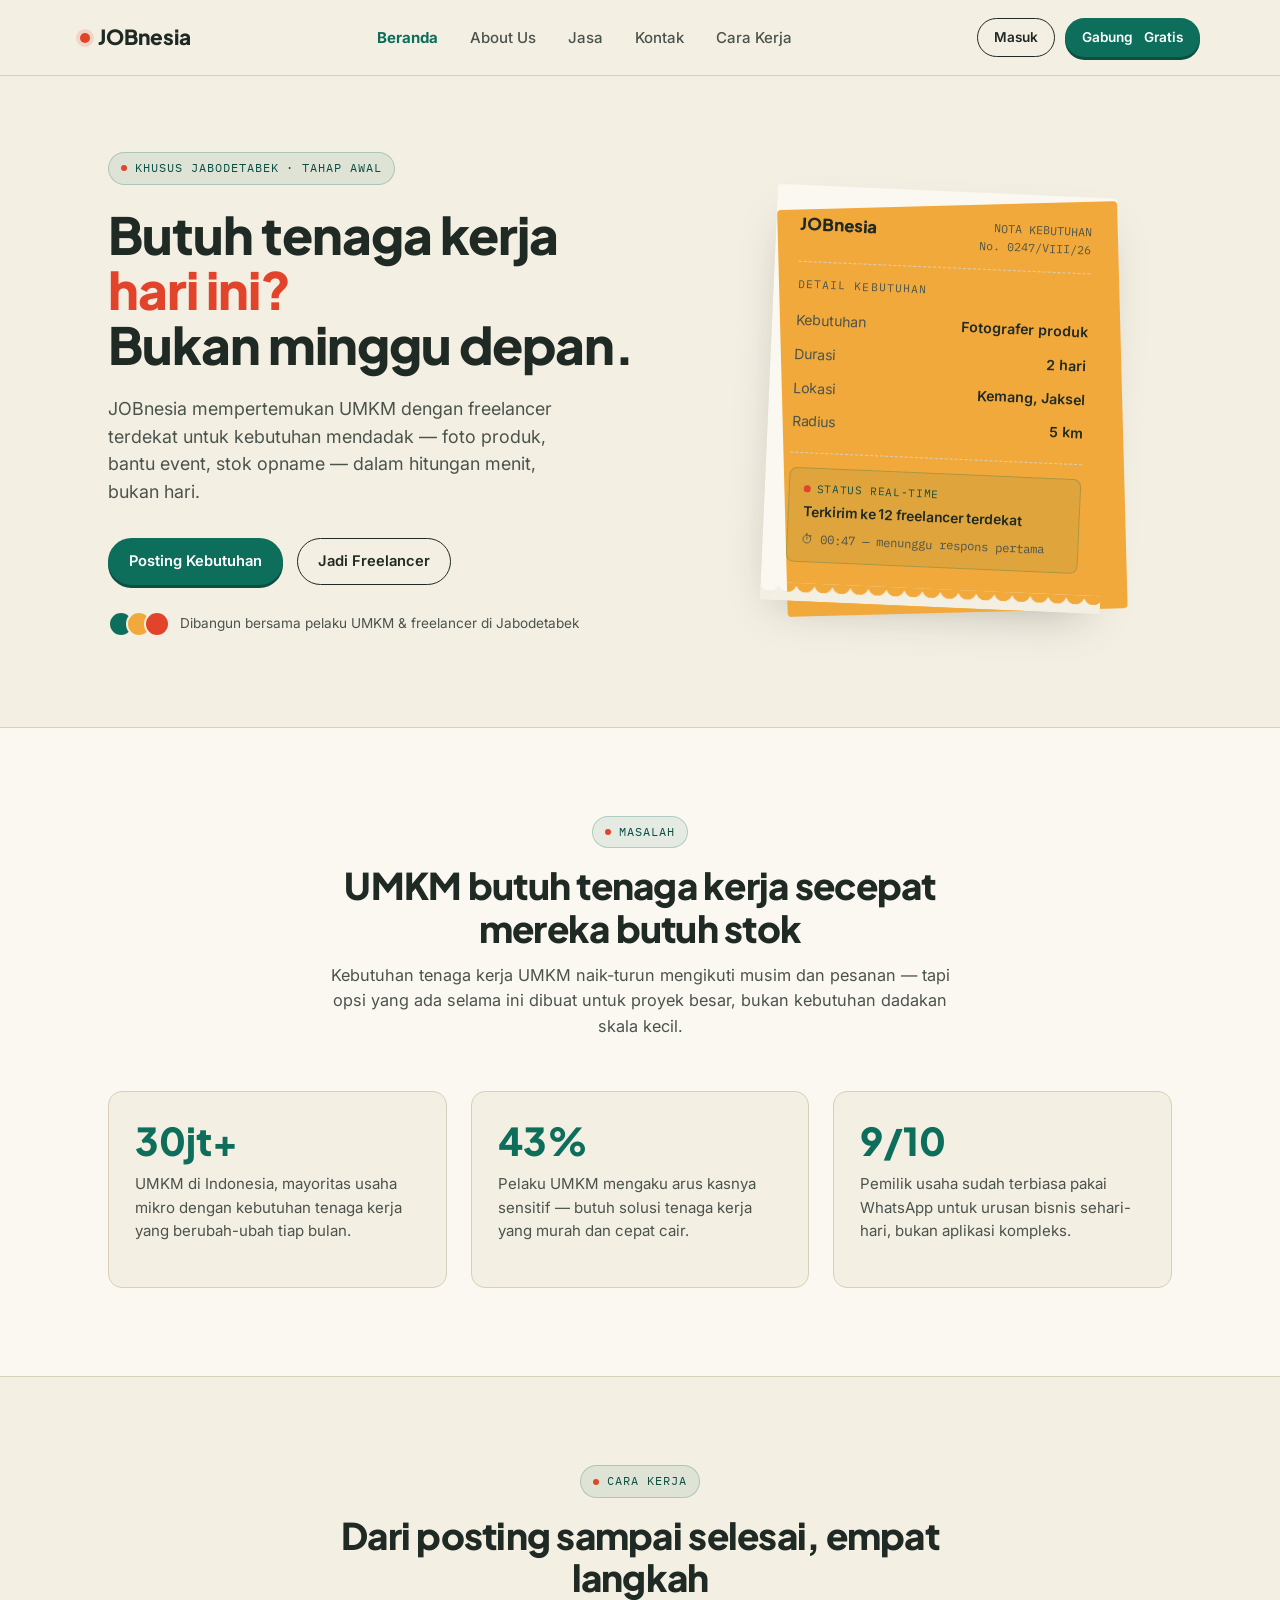
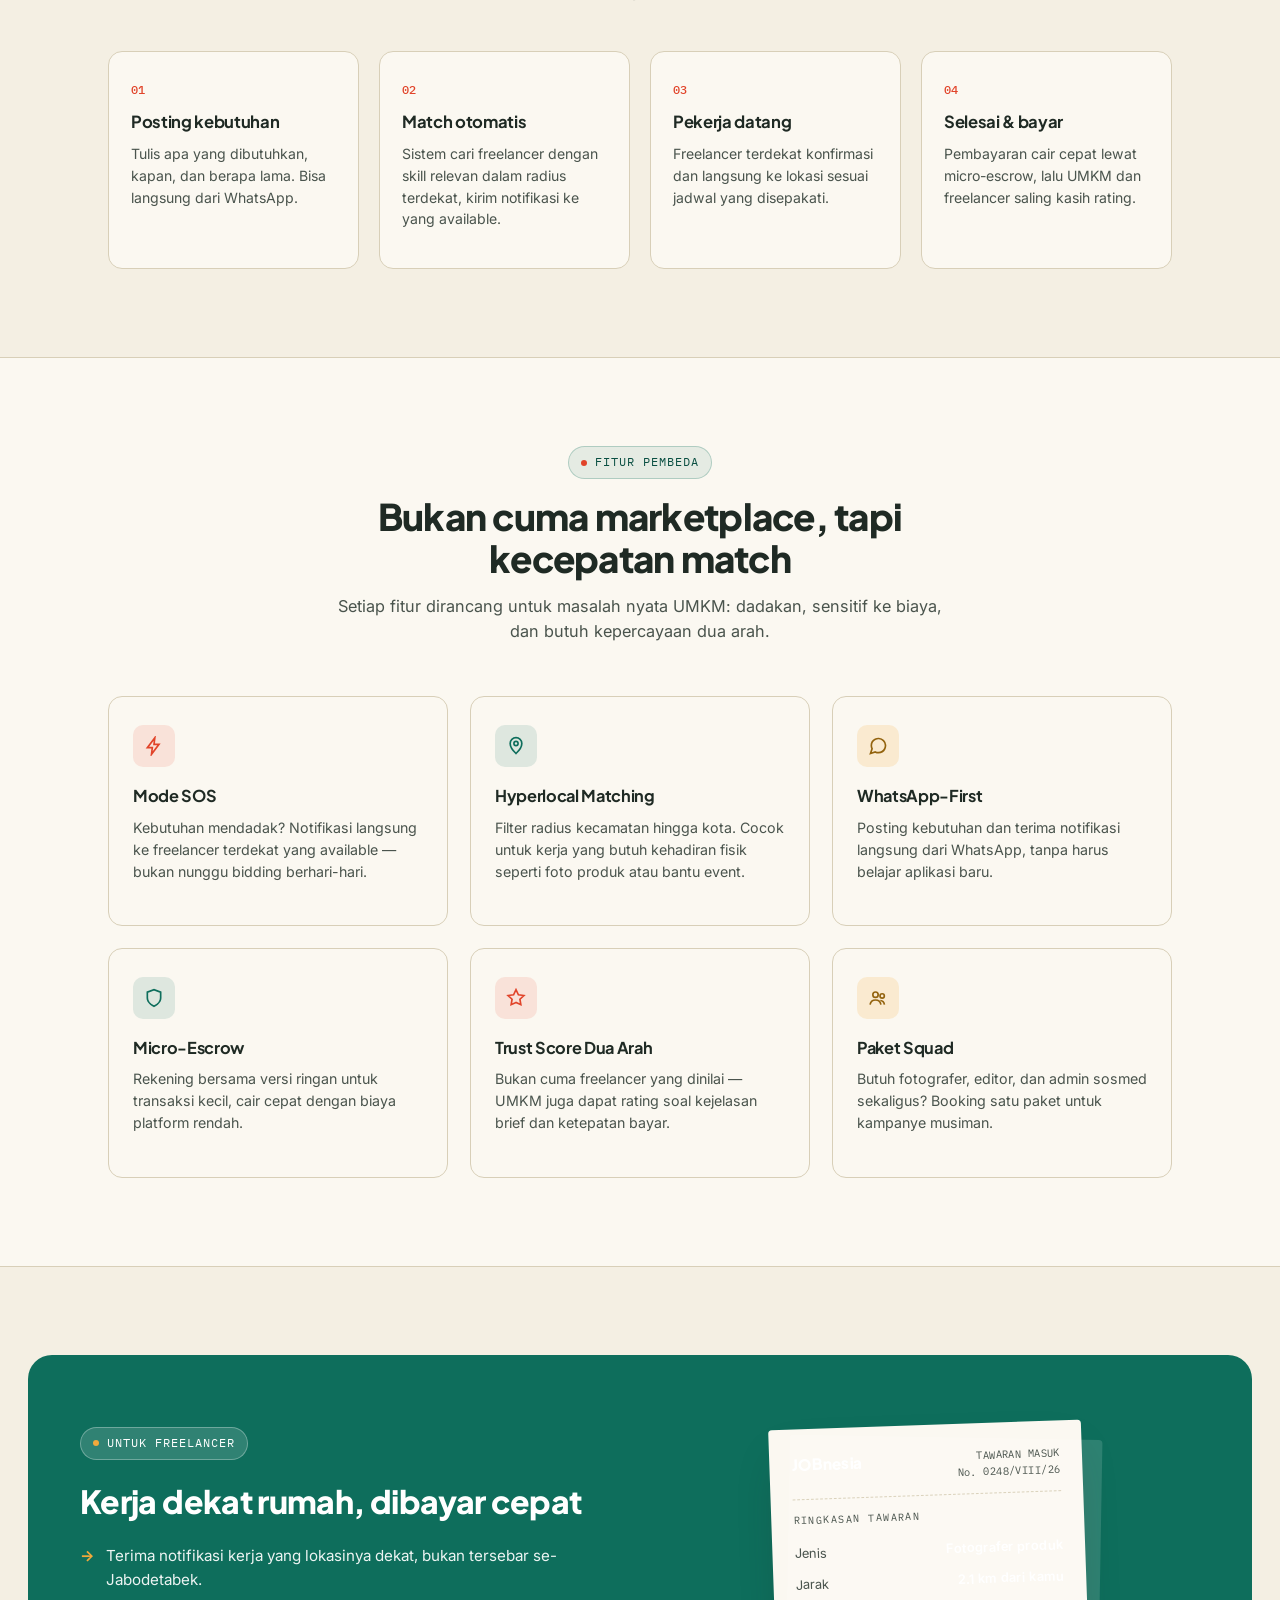
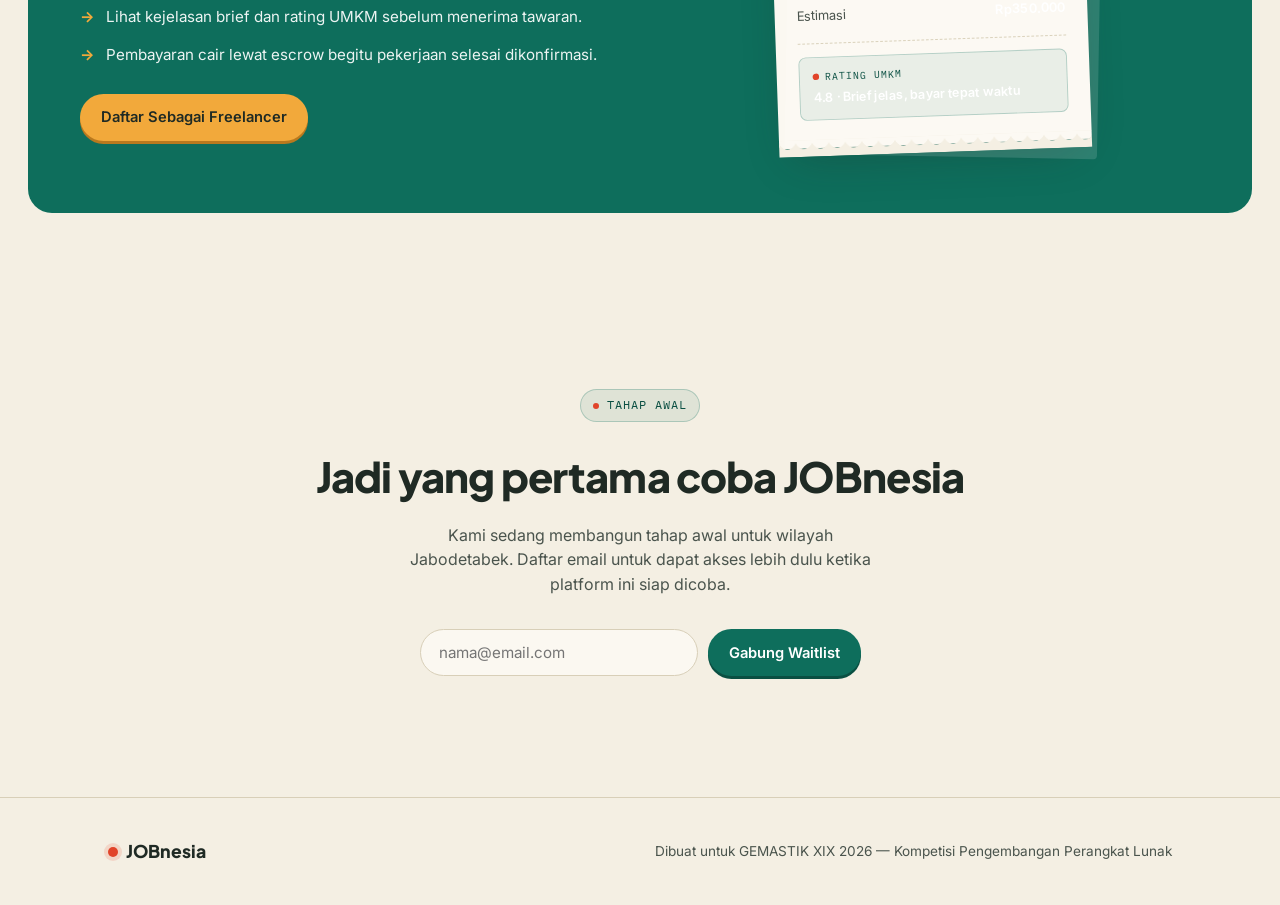
==== commit 58b2eeab: "membuat daftar dan masuk serta kategori untuk para pelamar" ====
--- a/index.html
+++ b/index.html
@@ -22,7 +22,7 @@
         <h1>Butuh tenaga kerja <span class="accent">hari ini?</span><br>Bukan minggu depan.</h1>
         <p class="lead">JOBnesia mempertemukan UMKM dengan freelancer terdekat untuk kebutuhan mendadak — foto produk, bantu event, stok opname — dalam hitungan menit, bukan hari.</p>
         <div class="hero-actions">
-          <a href="#cta" class="btn btn-primary">Posting Kebutuhan</a>
+          <a href="register.html?role=umkm" class="btn btn-primary">Posting Kebutuhan</a>
           <a href="#freelancer" class="btn btn-ghost">Jadi Freelancer</a>
         </div>
         <div class="hero-note">
@@ -32,8 +32,8 @@
       </div>
 
       <div class="ticket-stage">
-        <div class="ticket-behind" aria-hidden="true"></div>
         <div class="ticket">
+          <div class="ticket-behind" aria-hidden="true"></div>
           <div class="ticket-head">
             <div class="brand">JOBnesia</div>
             <div class="no">NOTA KEBUTUHAN<br>No. 0247/VIII/26</div>
@@ -108,9 +108,6 @@
           <p>Pembayaran cair cepat lewat micro-escrow, lalu UMKM dan freelancer saling kasih rating.</p>
         </div>
       </div>
-      <div class="steps-more">
-        <a href="cara-kerja.html" class="link-more">Selengkapnya <span aria-hidden="true">→</span></a>
-      </div>
     </div>
   </section>
 
@@ -169,11 +166,11 @@
             <li>Lihat kejelasan brief dan rating UMKM sebelum menerima tawaran.</li>
             <li>Pembayaran cair lewat escrow begitu pekerjaan selesai dikonfirmasi.</li>
           </ul>
-          <a href="#cta" class="btn btn-primary">Daftar Sebagai Freelancer</a>
+          <a href="register.html?role=freelancer" class="btn btn-primary">Daftar Sebagai Freelancer</a>
         </div>
         <div class="ticket-stage" style="transform: scale(0.92);">
-          <div class="ticket-behind" aria-hidden="true" style="background:#fff2; --tilt-behind: 3deg;"></div>
-          <div class="ticket" style="--tilt: -2deg;">
+          <div class="ticket" style="transform: rotate(-2deg);">
+            <div class="ticket-behind" aria-hidden="true" style="background:#fff2; transform: rotate(3deg);"></div>
             <div class="ticket-head">
               <div class="brand">JOBnesia</div>
               <div class="no">TAWARAN MASUK<br>No. 0248/VIII/26</div>
--- a/index.css
+++ b/index.css
@@ -199,31 +199,18 @@
   /* --- signature: the "nota SOS" receipt ticket --- */
   .ticket-stage{
     position:relative;
-    display:grid;
-    justify-items:center;
-    perspective: 900px;
-  }
-  .ticket-behind,
+    display:flex;
+    justify-content:center;
+  }
   .ticket{
-    grid-area: 1 / 1;
+    background: var(--paper-raised);
     width: 100%;
     max-width: 340px;
-  }
-  .ticket{
-    background-color: var(--kunyit);
-    background-image:
-      repeating-linear-gradient(115deg, rgba(31,42,36,0.035) 0px, rgba(31,42,36,0.035) 1px, transparent 1px, transparent 3px),
-      repeating-linear-gradient(25deg, rgba(31,42,36,0.03) 0px, rgba(31,42,36,0.03) 1px, transparent 1px, transparent 4px);
     padding: 26px 24px 30px;
     border-radius: 4px;
-    transform: rotate(var(--tilt, 2.5deg));
-    transform-origin: top center;
+    transform: rotate(2.5deg);
     box-shadow: 0 24px 48px -18px rgba(31,42,36,0.35), 0 2px 0 rgba(31,42,36,0.06);
     position: relative;
-    z-index: 2;
-    transition: transform 0.4s cubic-bezier(0.22, 1, 0.36, 1), box-shadow 0.4s ease;
-    backface-visibility: hidden;
-    will-change: transform;
   }
   .ticket::before{
     content:"";
@@ -241,8 +228,6 @@
     border-bottom: 1.5px dashed var(--line);
     padding-bottom: 14px;
     margin-bottom: 14px;
-    position: relative;
-    z-index: 1;
   }
   .ticket-head .brand{
     font-family:'Plus Jakarta Sans', sans-serif;
@@ -262,16 +247,12 @@
     text-transform: uppercase;
     color: var(--ink-soft);
     margin-bottom: 10px;
-    position: relative;
-    z-index: 1;
   }
   .ticket-row{
     display:flex;
     justify-content:space-between;
     font-size: 0.88rem;
     padding: 6px 0;
-    position: relative;
-    z-index: 1;
   }
   .ticket-row .k{ color: var(--ink-soft); }
   .ticket-row .v{ font-weight: 600; text-align:right; }
@@ -279,16 +260,12 @@
     border: none;
     border-top: 1.5px dashed var(--line);
     margin: 14px 0;
-    position: relative;
-    z-index: 1;
   }
   .ticket-status{
     background: rgba(14,110,92,0.08);
     border: 1px solid rgba(14,110,92,0.25);
     border-radius: 8px;
     padding: 12px 14px;
-    position: relative;
-    z-index: 1;
   }
   .ticket-status .label{
     font-family:'IBM Plex Mono', monospace;
@@ -319,28 +296,12 @@
     margin-top: 8px;
   }
   .ticket-behind{
-    align-self: stretch;
-    background-color: var(--paper-raised);
-    background-image:
-      repeating-linear-gradient(115deg, rgba(31,42,36,0.02) 0px, rgba(31,42,36,0.02) 1px, transparent 1px, transparent 3px);
+    position:absolute;
+    inset: 14px -14px -14px 14px;
+    background: var(--kunyit);
     border-radius: 4px;
-    transform: rotate(var(--tilt-behind, -4deg));
-    box-shadow: 0 14px 30px -18px rgba(31,42,36,0.25);
-    position: relative;
-    z-index: 1;
-    transition: transform 0.4s cubic-bezier(0.22, 1, 0.36, 1), box-shadow 0.4s ease;
-    backface-visibility: hidden;
-    will-change: transform;
-  }
-
-  /* hover: lift the bottom of the ticket toward the viewer, like picking up a paper's edge */
-  .ticket-stage:hover .ticket{
-    transform: rotate(var(--tilt, 2.5deg)) translateY(-6px) rotateX(9deg);
-    box-shadow: 0 34px 60px -16px rgba(31,42,36,0.42), 0 2px 0 rgba(31,42,36,0.06);
-  }
-  .ticket-stage:hover .ticket-behind{
-    transform: rotate(var(--tilt-behind, -4deg)) translateY(-3px) rotateX(6deg);
-    box-shadow: 0 20px 38px -18px rgba(31,42,36,0.3);
+    transform: rotate(-4deg);
+    z-index:-1;
   }
 
   /* ---------- SECTION SHARED ---------- */
@@ -1015,24 +976,6 @@
 
 /* visual 3 — pekerja menuju lokasi */
 .route{ width: 230px; position: relative; padding-top: 26px; }
-.process-visual{ position: relative; }
-.process-visual .map-bg{
-  position: absolute;
-  inset: 0;
-  z-index: 0;
-  border-radius: inherit;
-  overflow: hidden;
-}
-.process-visual .map-img{
-  width: 100%; height: 100%;
-  object-fit: cover;
-  display: block;
-  border: 0;
-  pointer-events: none;
-  filter: saturate(0.6) contrast(0.98) brightness(0.98) hue-rotate(-5deg);
-  opacity: 0.95;
-}
-.process-visual .radar{ position: relative; z-index: 2; }
 .route-track{
   position: relative;
   height: 2px;
@@ -1189,4 +1132,166 @@
   .steps-more{ justify-content: center; }
   .faq-question{ padding: 14px 16px; font-size: 0.9rem; }
   .faq-answer p{ padding: 0 16px 16px; }
+}
+/* ---------- AUTH (LOGIN / REGISTER) ---------- */
+.auth-section{
+  padding: 64px 0 90px;
+  min-height: 70vh;
+  display: flex;
+  align-items: center;
+}
+.auth-section .wrap{
+  display: flex;
+  justify-content: center;
+}
+.auth-card{
+  width: 100%;
+  max-width: 460px;
+  background: var(--paper-raised);
+  border: 1px solid var(--line);
+  border-radius: var(--radius);
+  padding: 40px 36px;
+  box-shadow: 0 3px 0 var(--line);
+}
+.auth-head{ margin-bottom: 28px; }
+.auth-head .eyebrow{
+  display: inline-block;
+  font-family: 'IBM Plex Mono', monospace;
+  font-size: 0.78rem;
+  font-weight: 500;
+  letter-spacing: 0.06em;
+  text-transform: uppercase;
+  color: var(--teal);
+  margin-bottom: 10px;
+}
+.auth-head h1{
+  font-size: 1.7rem;
+  margin-bottom: 8px;
+}
+.auth-head p{
+  color: var(--ink-soft);
+  font-size: 0.95rem;
+}
+
+/* Role selector (register.html) */
+.role-select{
+  display: grid;
+  grid-template-columns: 1fr 1fr;
+  gap: 12px;
+  margin-bottom: 24px;
+}
+.role-option{
+  border: 1.5px solid var(--line);
+  border-radius: var(--radius);
+  padding: 18px 14px;
+  cursor: pointer;
+  text-align: center;
+  background: var(--paper);
+  transition: border-color 0.15s ease, transform 0.15s ease, background 0.15s ease;
+}
+.role-option:hover{ transform: translateY(-1px); border-color: var(--teal); }
+.role-option.active{
+  border-color: var(--teal);
+  background: rgba(14,110,92,0.08);
+  box-shadow: 0 2px 0 var(--teal);
+}
+.role-option .role-icon{
+  width: 36px; height: 36px;
+  margin: 0 auto 10px;
+  color: var(--teal);
+}
+.role-option.active .role-icon{ color: var(--teal-deep); }
+.role-option h4{
+  font-family: 'Plus Jakarta Sans', sans-serif;
+  font-weight: 700;
+  font-size: 0.95rem;
+  margin-bottom: 4px;
+}
+.role-option p{
+  font-size: 0.8rem;
+  color: var(--ink-soft);
+}
+
+/* Form fields */
+.form-group{ margin-bottom: 18px; }
+.form-group label{
+  display: block;
+  font-size: 0.85rem;
+  font-weight: 600;
+  margin-bottom: 6px;
+  color: var(--ink);
+}
+.form-group input,
+.form-group select{
+  width: 100%;
+  padding: 11px 14px;
+  border: 1.5px solid var(--line);
+  border-radius: 10px;
+  background: var(--paper);
+  color: var(--ink);
+  font-family: 'Inter', sans-serif;
+  font-size: 0.95rem;
+  transition: border-color 0.15s ease;
+}
+.form-group input:focus,
+.form-group select:focus{
+  outline: none;
+  border-color: var(--teal);
+}
+.form-hint{
+  font-size: 0.78rem;
+  color: var(--ink-soft);
+  margin-top: 5px;
+}
+
+/* Field set khusus role (disembunyikan sampai role dipilih) */
+.field-set{
+  display: none;
+}
+.field-set.active{
+  display: block;
+}
+
+/* Error & success message */
+.form-error{
+  display: none;
+  background: rgba(225,68,42,0.1);
+  color: var(--chili);
+  border: 1px solid rgba(225,68,42,0.3);
+  border-radius: 10px;
+  padding: 10px 14px;
+  font-size: 0.85rem;
+  margin-bottom: 16px;
+}
+.auth-msg{
+  font-size: 0.85rem;
+  margin-top: 12px;
+  min-height: 20px;
+}
+.auth-msg.success{ color: var(--teal); font-weight: 600; }
+.auth-msg.error{ color: var(--chili); font-weight: 600; }
+
+.auth-submit{
+  width: 100%;
+  justify-content: center;
+  padding: 13px 20px;
+  font-size: 0.95rem;
+}
+
+.auth-switch{
+  text-align: center;
+  margin-top: 22px;
+  font-size: 0.88rem;
+  color: var(--ink-soft);
+}
+.auth-switch a{
+  color: var(--teal);
+  font-weight: 600;
+  text-decoration: none;
+}
+.auth-switch a:hover{ text-decoration: underline; }
+
+@media (max-width: 520px){
+  .auth-card{ padding: 32px 24px; }
+  .role-select{ grid-template-columns: 1fr; }
 }
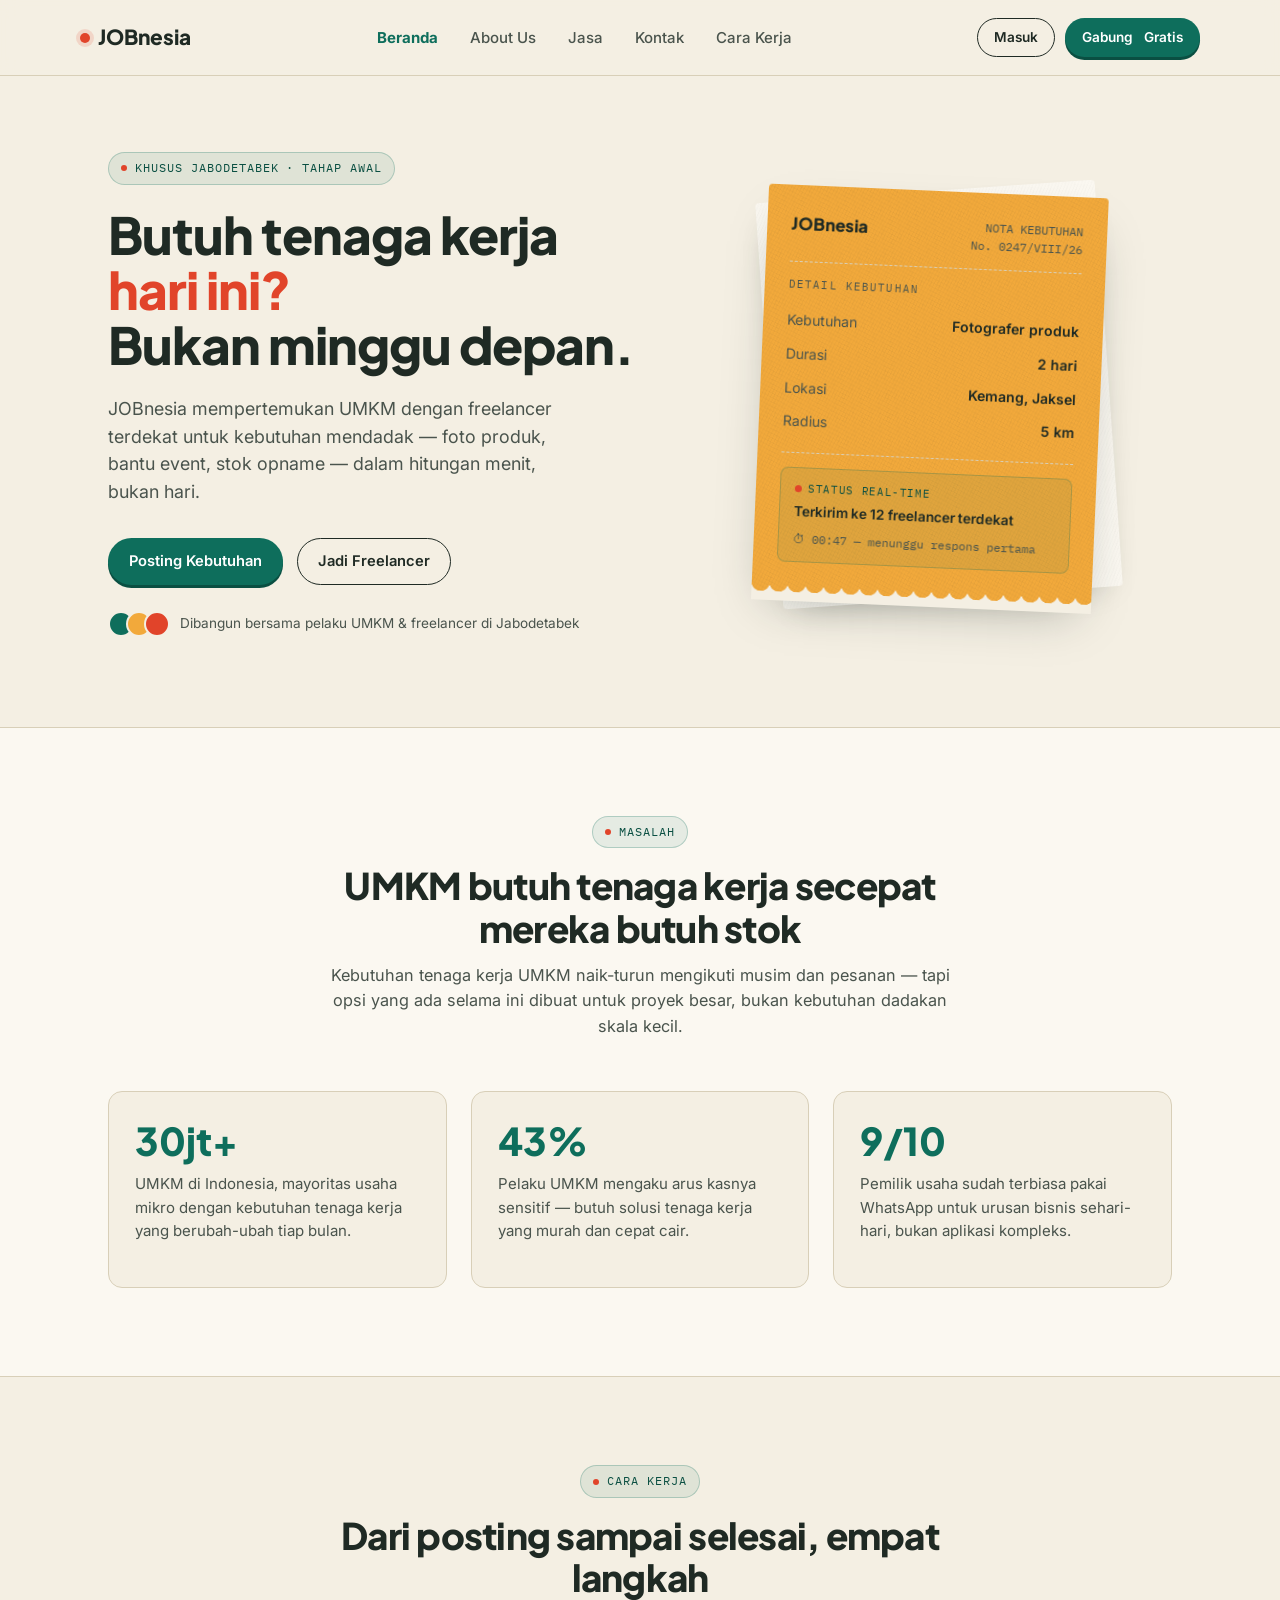
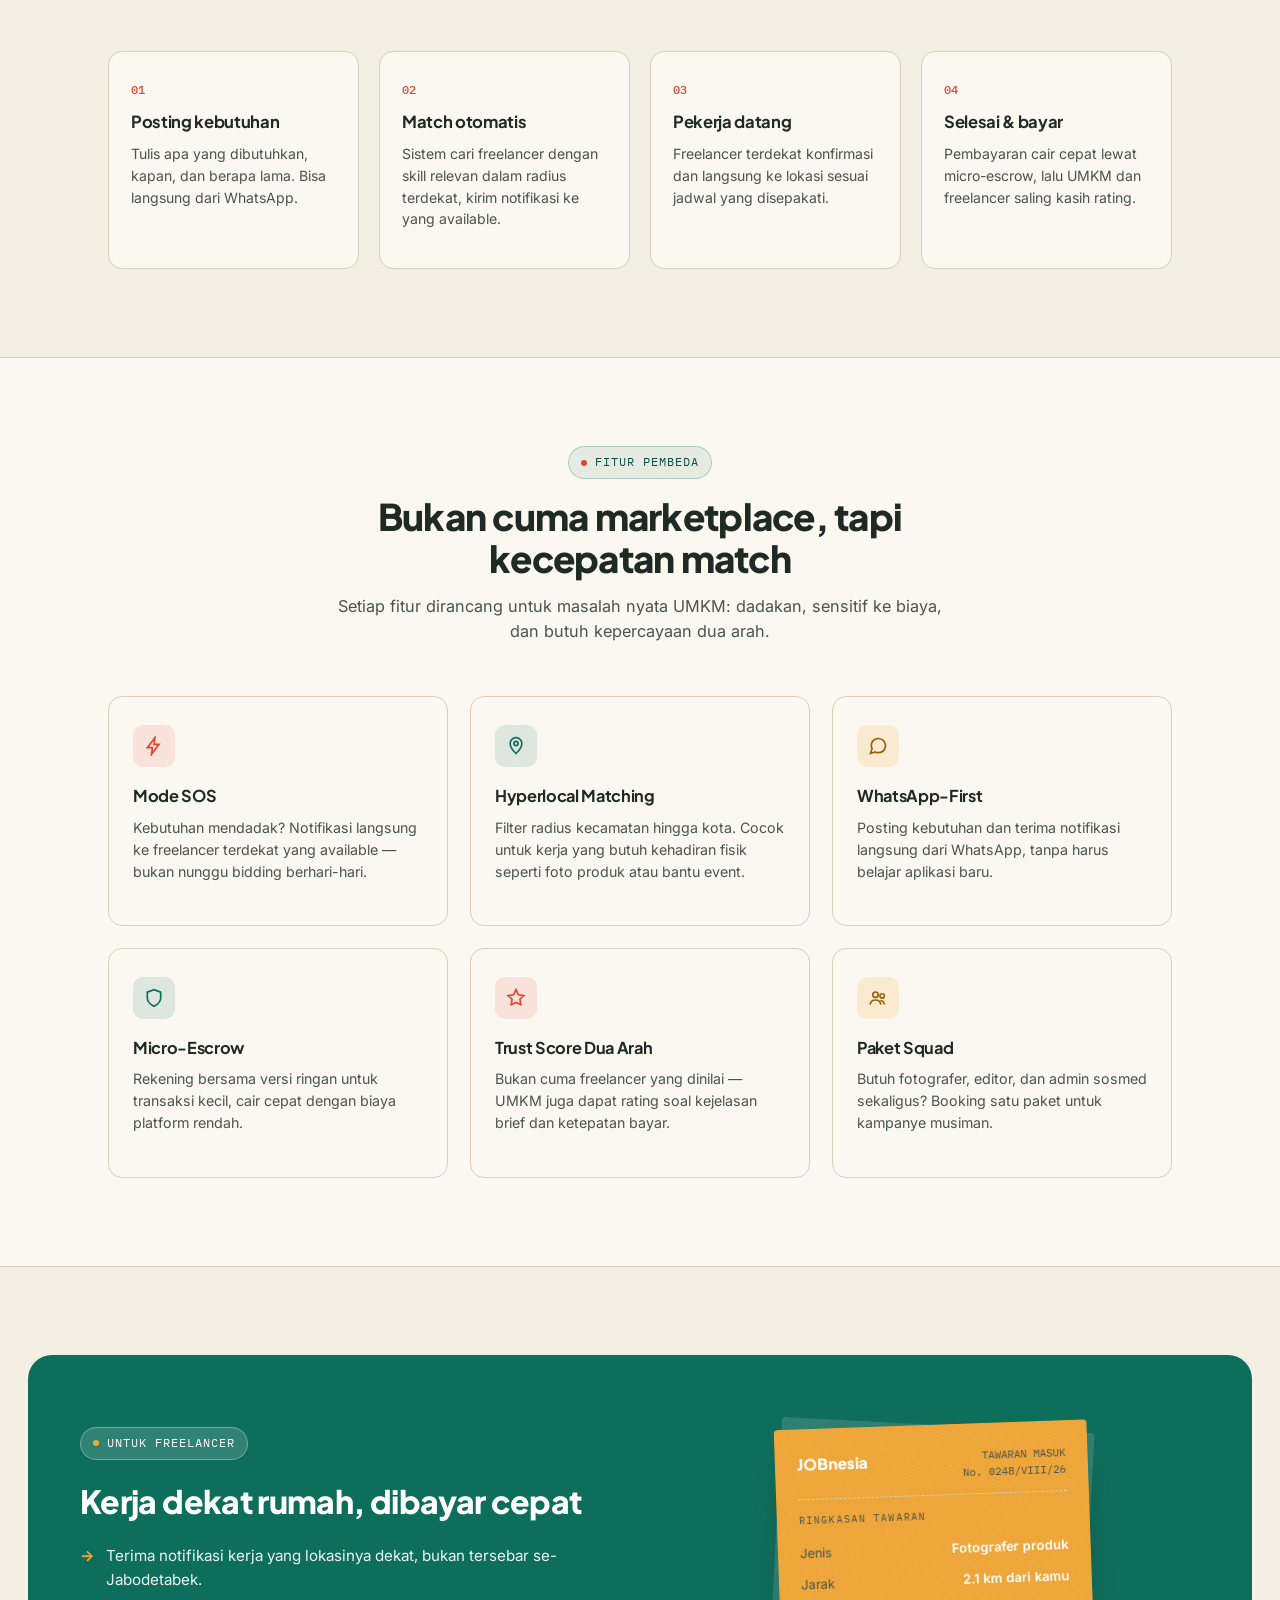
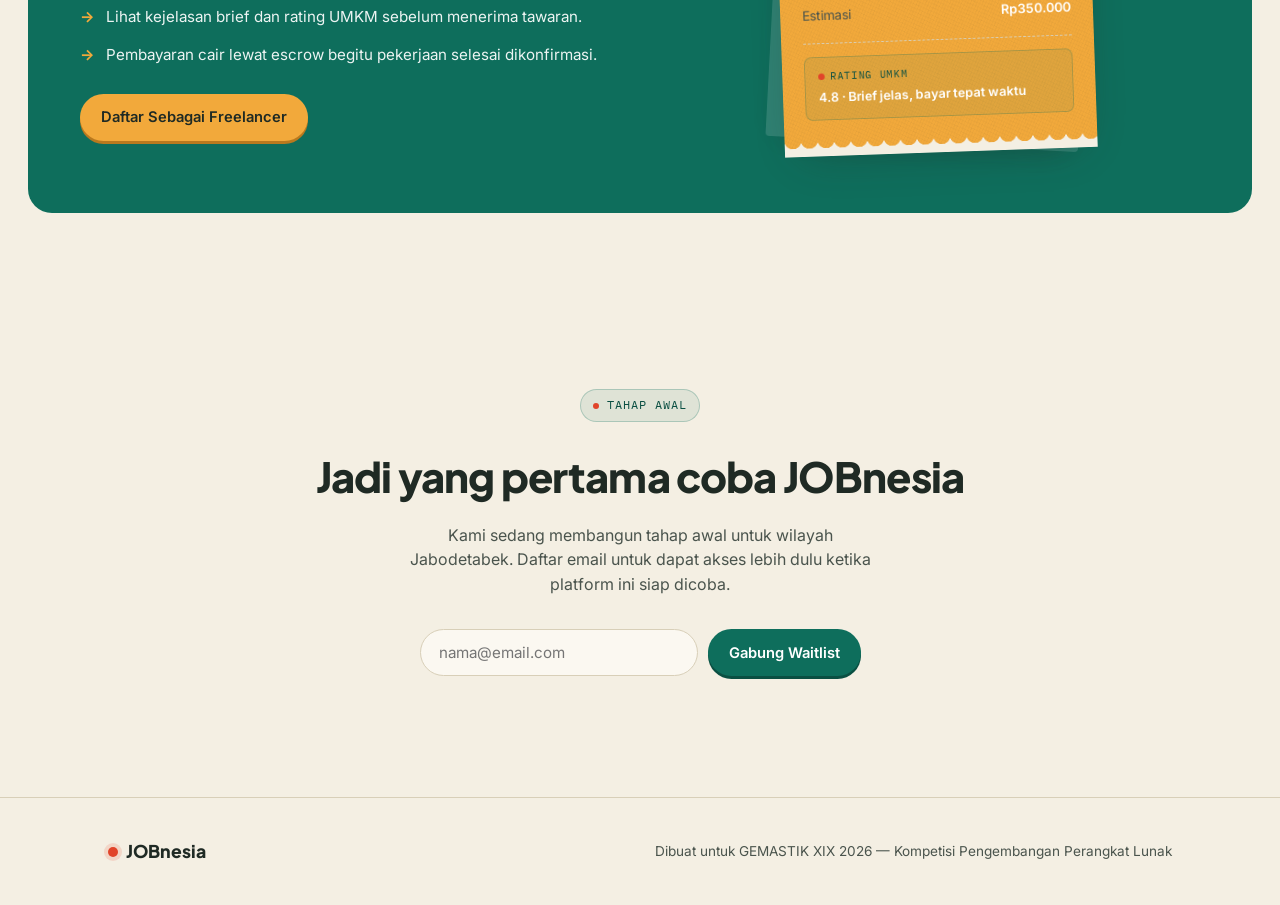
==== commit 943d6451: "Merge branch 'NCP-ATHAR' of https://github.com/ROGER898-Spec/JOB-SHARE into login-register" ====
--- a/index.html
+++ b/index.html
@@ -32,8 +32,8 @@
       </div>
 
       <div class="ticket-stage">
+        <div class="ticket-behind" aria-hidden="true"></div>
         <div class="ticket">
-          <div class="ticket-behind" aria-hidden="true"></div>
           <div class="ticket-head">
             <div class="brand">JOBnesia</div>
             <div class="no">NOTA KEBUTUHAN<br>No. 0247/VIII/26</div>
@@ -169,8 +169,8 @@
           <a href="register.html?role=freelancer" class="btn btn-primary">Daftar Sebagai Freelancer</a>
         </div>
         <div class="ticket-stage" style="transform: scale(0.92);">
-          <div class="ticket" style="transform: rotate(-2deg);">
-            <div class="ticket-behind" aria-hidden="true" style="background:#fff2; transform: rotate(3deg);"></div>
+          <div class="ticket-behind" aria-hidden="true" style="background:#fff2; --tilt-behind: 3deg;"></div>
+          <div class="ticket" style="--tilt: -2deg;">
             <div class="ticket-head">
               <div class="brand">JOBnesia</div>
               <div class="no">TAWARAN MASUK<br>No. 0248/VIII/26</div>
--- a/index.css
+++ b/index.css
@@ -199,18 +199,31 @@
   /* --- signature: the "nota SOS" receipt ticket --- */
   .ticket-stage{
     position:relative;
-    display:flex;
-    justify-content:center;
-  }
+    display:grid;
+    justify-items:center;
+    perspective: 900px;
+  }
+  .ticket-behind,
   .ticket{
-    background: var(--paper-raised);
+    grid-area: 1 / 1;
     width: 100%;
     max-width: 340px;
+  }
+  .ticket{
+    background-color: var(--kunyit);
+    background-image:
+      repeating-linear-gradient(115deg, rgba(31,42,36,0.035) 0px, rgba(31,42,36,0.035) 1px, transparent 1px, transparent 3px),
+      repeating-linear-gradient(25deg, rgba(31,42,36,0.03) 0px, rgba(31,42,36,0.03) 1px, transparent 1px, transparent 4px);
     padding: 26px 24px 30px;
     border-radius: 4px;
-    transform: rotate(2.5deg);
+    transform: rotate(var(--tilt, 2.5deg));
+    transform-origin: top center;
     box-shadow: 0 24px 48px -18px rgba(31,42,36,0.35), 0 2px 0 rgba(31,42,36,0.06);
     position: relative;
+    z-index: 2;
+    transition: transform 0.4s cubic-bezier(0.22, 1, 0.36, 1), box-shadow 0.4s ease;
+    backface-visibility: hidden;
+    will-change: transform;
   }
   .ticket::before{
     content:"";
@@ -228,6 +241,8 @@
     border-bottom: 1.5px dashed var(--line);
     padding-bottom: 14px;
     margin-bottom: 14px;
+    position: relative;
+    z-index: 1;
   }
   .ticket-head .brand{
     font-family:'Plus Jakarta Sans', sans-serif;
@@ -247,12 +262,16 @@
     text-transform: uppercase;
     color: var(--ink-soft);
     margin-bottom: 10px;
+    position: relative;
+    z-index: 1;
   }
   .ticket-row{
     display:flex;
     justify-content:space-between;
     font-size: 0.88rem;
     padding: 6px 0;
+    position: relative;
+    z-index: 1;
   }
   .ticket-row .k{ color: var(--ink-soft); }
   .ticket-row .v{ font-weight: 600; text-align:right; }
@@ -260,12 +279,16 @@
     border: none;
     border-top: 1.5px dashed var(--line);
     margin: 14px 0;
+    position: relative;
+    z-index: 1;
   }
   .ticket-status{
     background: rgba(14,110,92,0.08);
     border: 1px solid rgba(14,110,92,0.25);
     border-radius: 8px;
     padding: 12px 14px;
+    position: relative;
+    z-index: 1;
   }
   .ticket-status .label{
     font-family:'IBM Plex Mono', monospace;
@@ -296,12 +319,28 @@
     margin-top: 8px;
   }
   .ticket-behind{
-    position:absolute;
-    inset: 14px -14px -14px 14px;
-    background: var(--kunyit);
+    align-self: stretch;
+    background-color: var(--paper-raised);
+    background-image:
+      repeating-linear-gradient(115deg, rgba(31,42,36,0.02) 0px, rgba(31,42,36,0.02) 1px, transparent 1px, transparent 3px);
     border-radius: 4px;
-    transform: rotate(-4deg);
-    z-index:-1;
+    transform: rotate(var(--tilt-behind, -4deg));
+    box-shadow: 0 14px 30px -18px rgba(31,42,36,0.25);
+    position: relative;
+    z-index: 1;
+    transition: transform 0.4s cubic-bezier(0.22, 1, 0.36, 1), box-shadow 0.4s ease;
+    backface-visibility: hidden;
+    will-change: transform;
+  }
+
+  /* hover: lift the bottom of the ticket toward the viewer, like picking up a paper's edge */
+  .ticket-stage:hover .ticket{
+    transform: rotate(var(--tilt, 2.5deg)) translateY(-6px) rotateX(9deg);
+    box-shadow: 0 34px 60px -16px rgba(31,42,36,0.42), 0 2px 0 rgba(31,42,36,0.06);
+  }
+  .ticket-stage:hover .ticket-behind{
+    transform: rotate(var(--tilt-behind, -4deg)) translateY(-3px) rotateX(6deg);
+    box-shadow: 0 20px 38px -18px rgba(31,42,36,0.3);
   }
 
   /* ---------- SECTION SHARED ---------- */
@@ -976,6 +1015,24 @@
 
 /* visual 3 — pekerja menuju lokasi */
 .route{ width: 230px; position: relative; padding-top: 26px; }
+.process-visual{ position: relative; }
+.process-visual .map-bg{
+  position: absolute;
+  inset: 0;
+  z-index: 0;
+  border-radius: inherit;
+  overflow: hidden;
+}
+.process-visual .map-img{
+  width: 100%; height: 100%;
+  object-fit: cover;
+  display: block;
+  border: 0;
+  pointer-events: none;
+  filter: saturate(0.6) contrast(0.98) brightness(0.98) hue-rotate(-5deg);
+  opacity: 0.95;
+}
+.process-visual .radar{ position: relative; z-index: 2; }
 .route-track{
   position: relative;
   height: 2px;
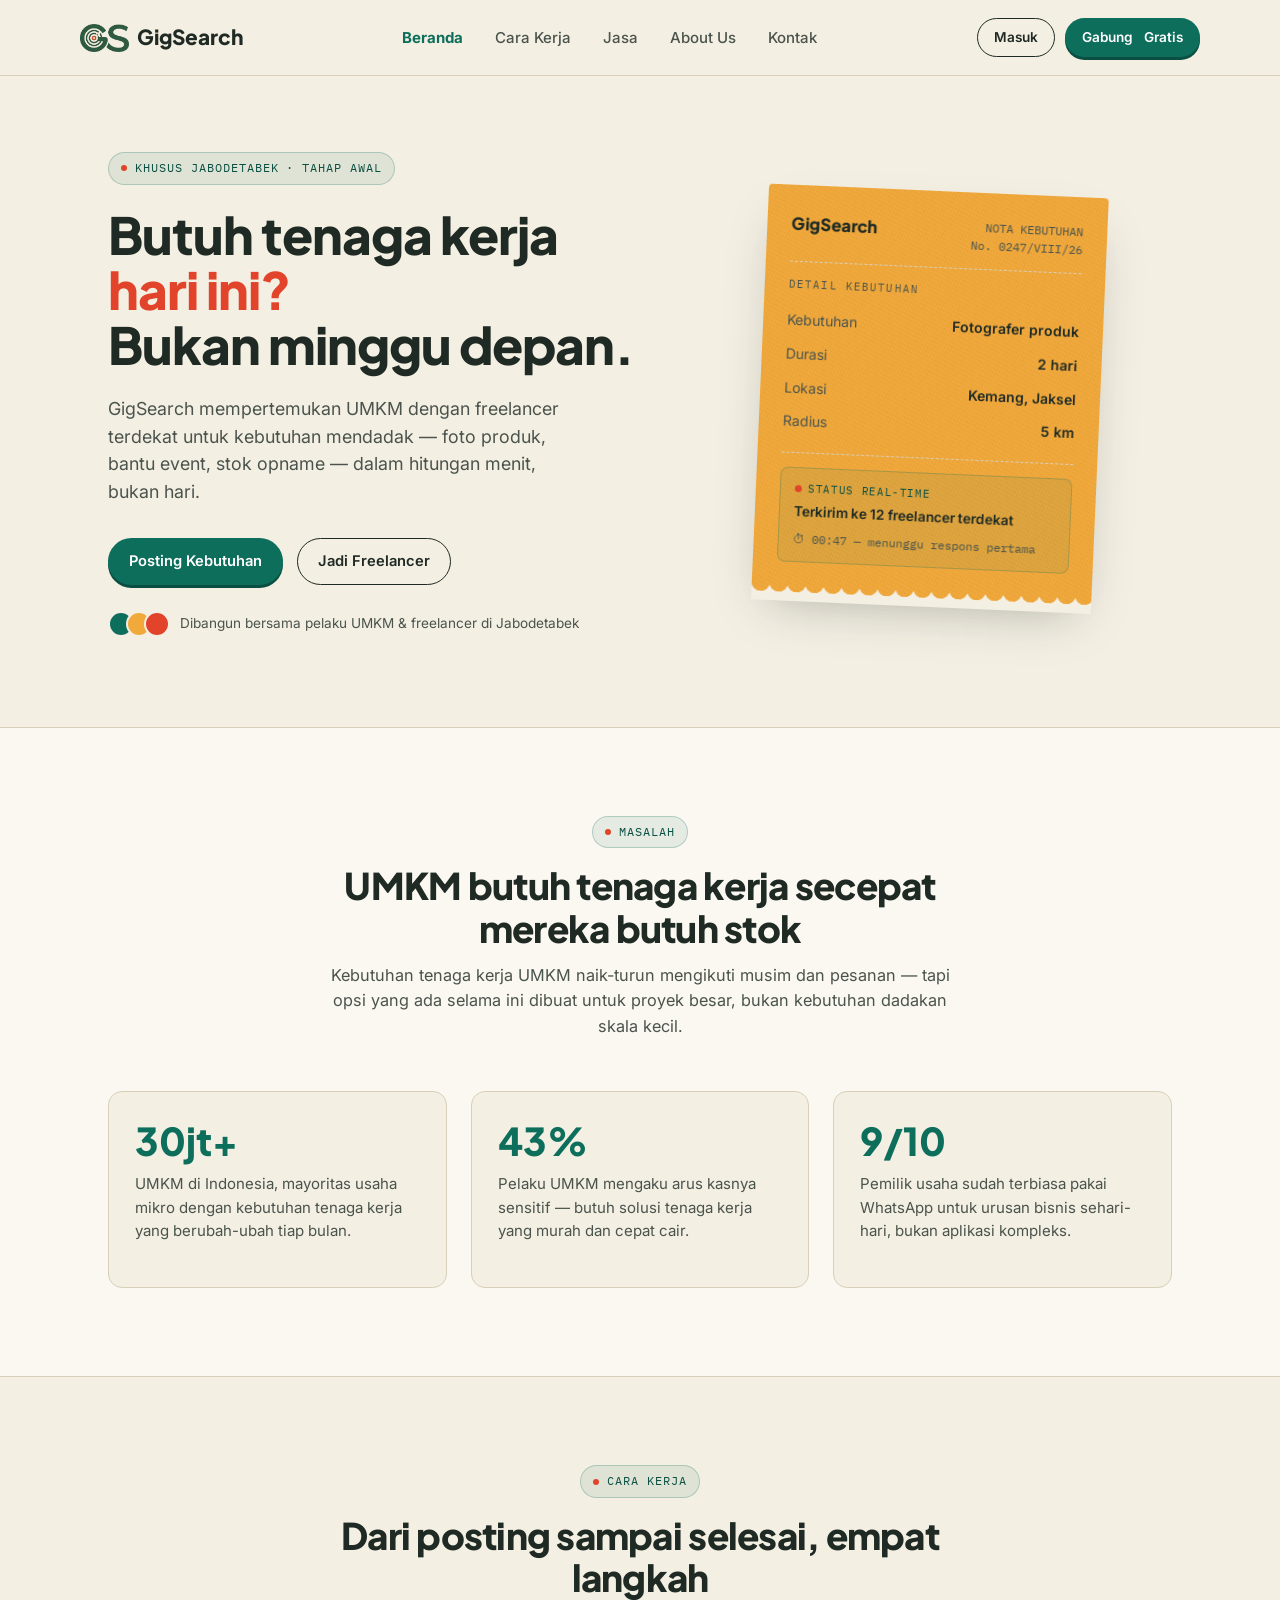
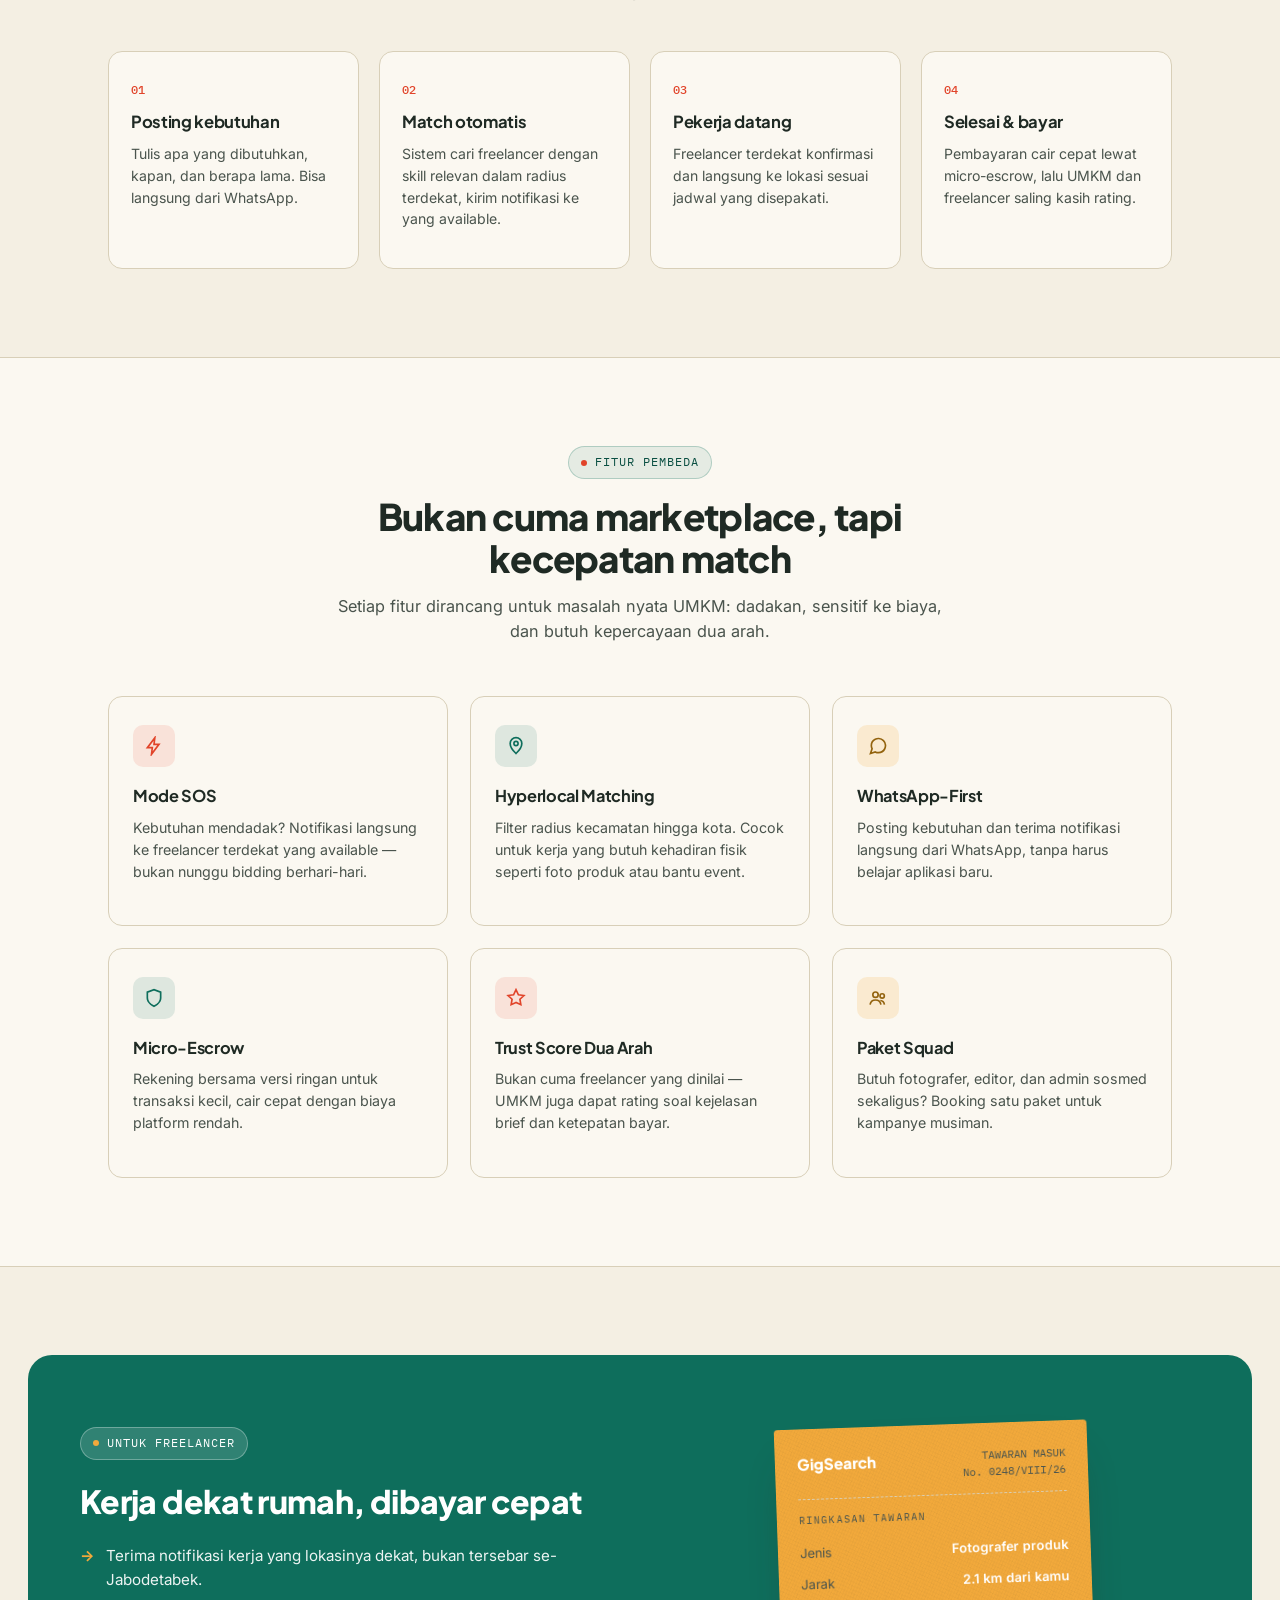
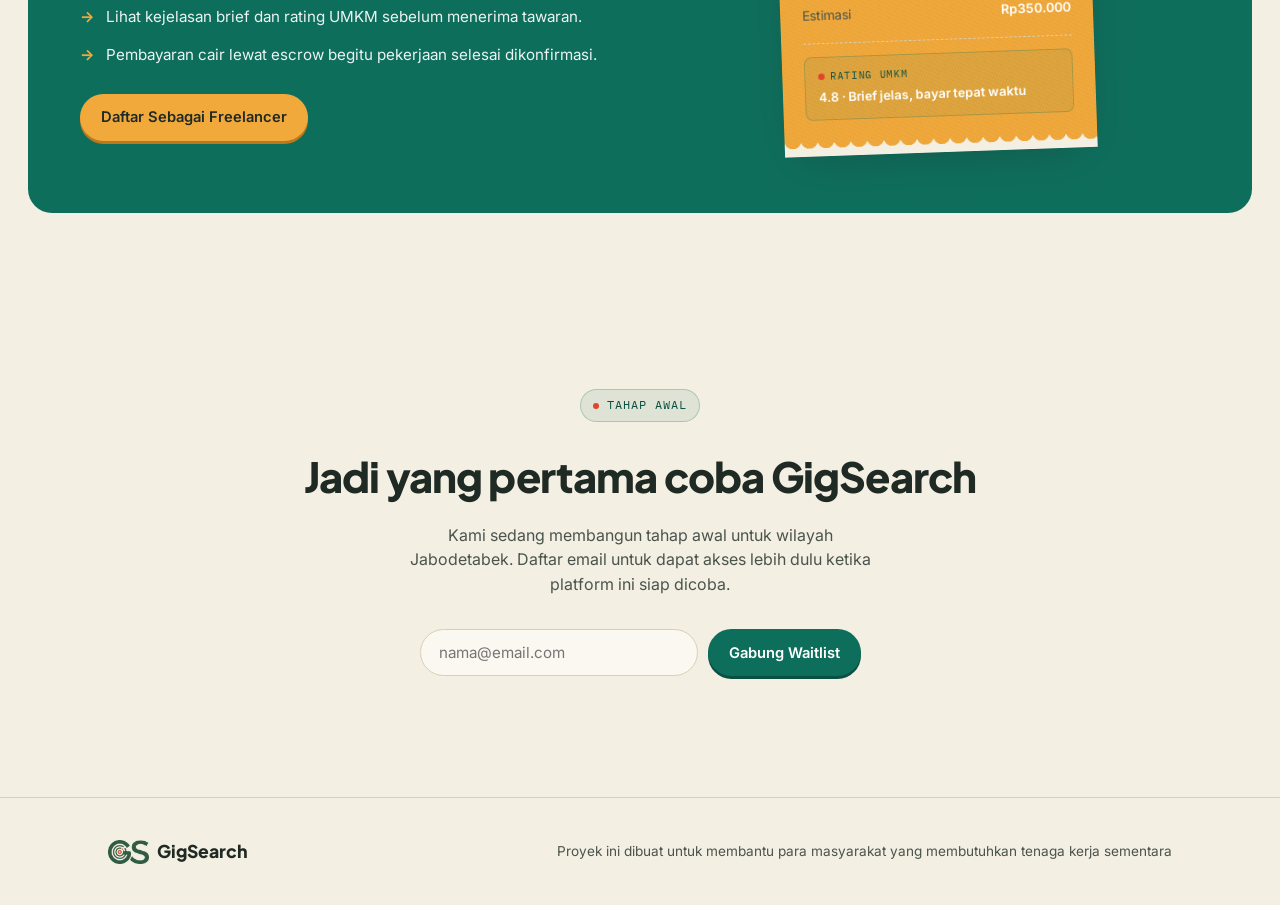
==== commit 9ce521b5: "Mengubah nama brand dan menambahkan logo brand" ====
--- a/index.html
+++ b/index.html
@@ -3,7 +3,7 @@
 <head>
 <meta charset="UTF-8">
 <meta name="viewport" content="width=device-width, initial-scale=1.0">
-<title>JOBnesia — Tenaga kerja UMKM, secepat kebutuhannya</title>
+<title>GigSearch — Tenaga kerja UMKM, secepat kebutuhannya</title>
 <link rel="preconnect" href="https://fonts.googleapis.com">
 <link rel="preconnect" href="https://fonts.gstatic.com" crossorigin>
 <link href="https://fonts.googleapis.com/css2?family=Plus+Jakarta+Sans:wght@500;600;700;800&family=Inter:wght@400;500;600&family=IBM+Plex+Mono:wght@400;500&display=swap" rel="stylesheet">
@@ -20,7 +20,7 @@
       <div>
         <span class="eyebrow">Khusus Jabodetabek · Tahap Awal</span>
         <h1>Butuh tenaga kerja <span class="accent">hari ini?</span><br>Bukan minggu depan.</h1>
-        <p class="lead">JOBnesia mempertemukan UMKM dengan freelancer terdekat untuk kebutuhan mendadak — foto produk, bantu event, stok opname — dalam hitungan menit, bukan hari.</p>
+        <p class="lead">GigSearch mempertemukan UMKM dengan freelancer terdekat untuk kebutuhan mendadak — foto produk, bantu event, stok opname — dalam hitungan menit, bukan hari.</p>
         <div class="hero-actions">
           <a href="register.html?role=umkm" class="btn btn-primary">Posting Kebutuhan</a>
           <a href="#freelancer" class="btn btn-ghost">Jadi Freelancer</a>
@@ -32,10 +32,10 @@
       </div>
 
       <div class="ticket-stage">
-        <div class="ticket-behind" aria-hidden="true"></div>
         <div class="ticket">
+          <div class="ticket-behind" aria-hidden="true"></div>
           <div class="ticket-head">
-            <div class="brand">JOBnesia</div>
+            <div class="brand">GigSearch</div>
             <div class="no">NOTA KEBUTUHAN<br>No. 0247/VIII/26</div>
           </div>
           <div class="ticket-title">Detail Kebutuhan</div>
@@ -169,10 +169,10 @@
           <a href="register.html?role=freelancer" class="btn btn-primary">Daftar Sebagai Freelancer</a>
         </div>
         <div class="ticket-stage" style="transform: scale(0.92);">
-          <div class="ticket-behind" aria-hidden="true" style="background:#fff2; --tilt-behind: 3deg;"></div>
-          <div class="ticket" style="--tilt: -2deg;">
+          <div class="ticket" style="transform: rotate(-2deg);">
+            <div class="ticket-behind" aria-hidden="true" style="background:#fff2; transform: rotate(3deg);"></div>
             <div class="ticket-head">
-              <div class="brand">JOBnesia</div>
+              <div class="brand">GigSearch</div>
               <div class="no">TAWARAN MASUK<br>No. 0248/VIII/26</div>
             </div>
             <div class="ticket-title">Ringkasan Tawaran</div>
@@ -194,7 +194,7 @@
   <section class="cta" id="cta">
     <div class="wrap">
       <span class="eyebrow">Tahap Awal</span>
-      <h2>Jadi yang pertama coba JOBnesia</h2>
+      <h2>Jadi yang pertama coba GigSearch</h2>
       <p>Kami sedang membangun tahap awal untuk wilayah Jabodetabek. Daftar email untuk dapat akses lebih dulu ketika platform ini siap dicoba.</p>
       <form class="waitlist-form" id="waitlistForm">
         <label for="email" style="position:absolute; left:-9999px;">Alamat email</label>
